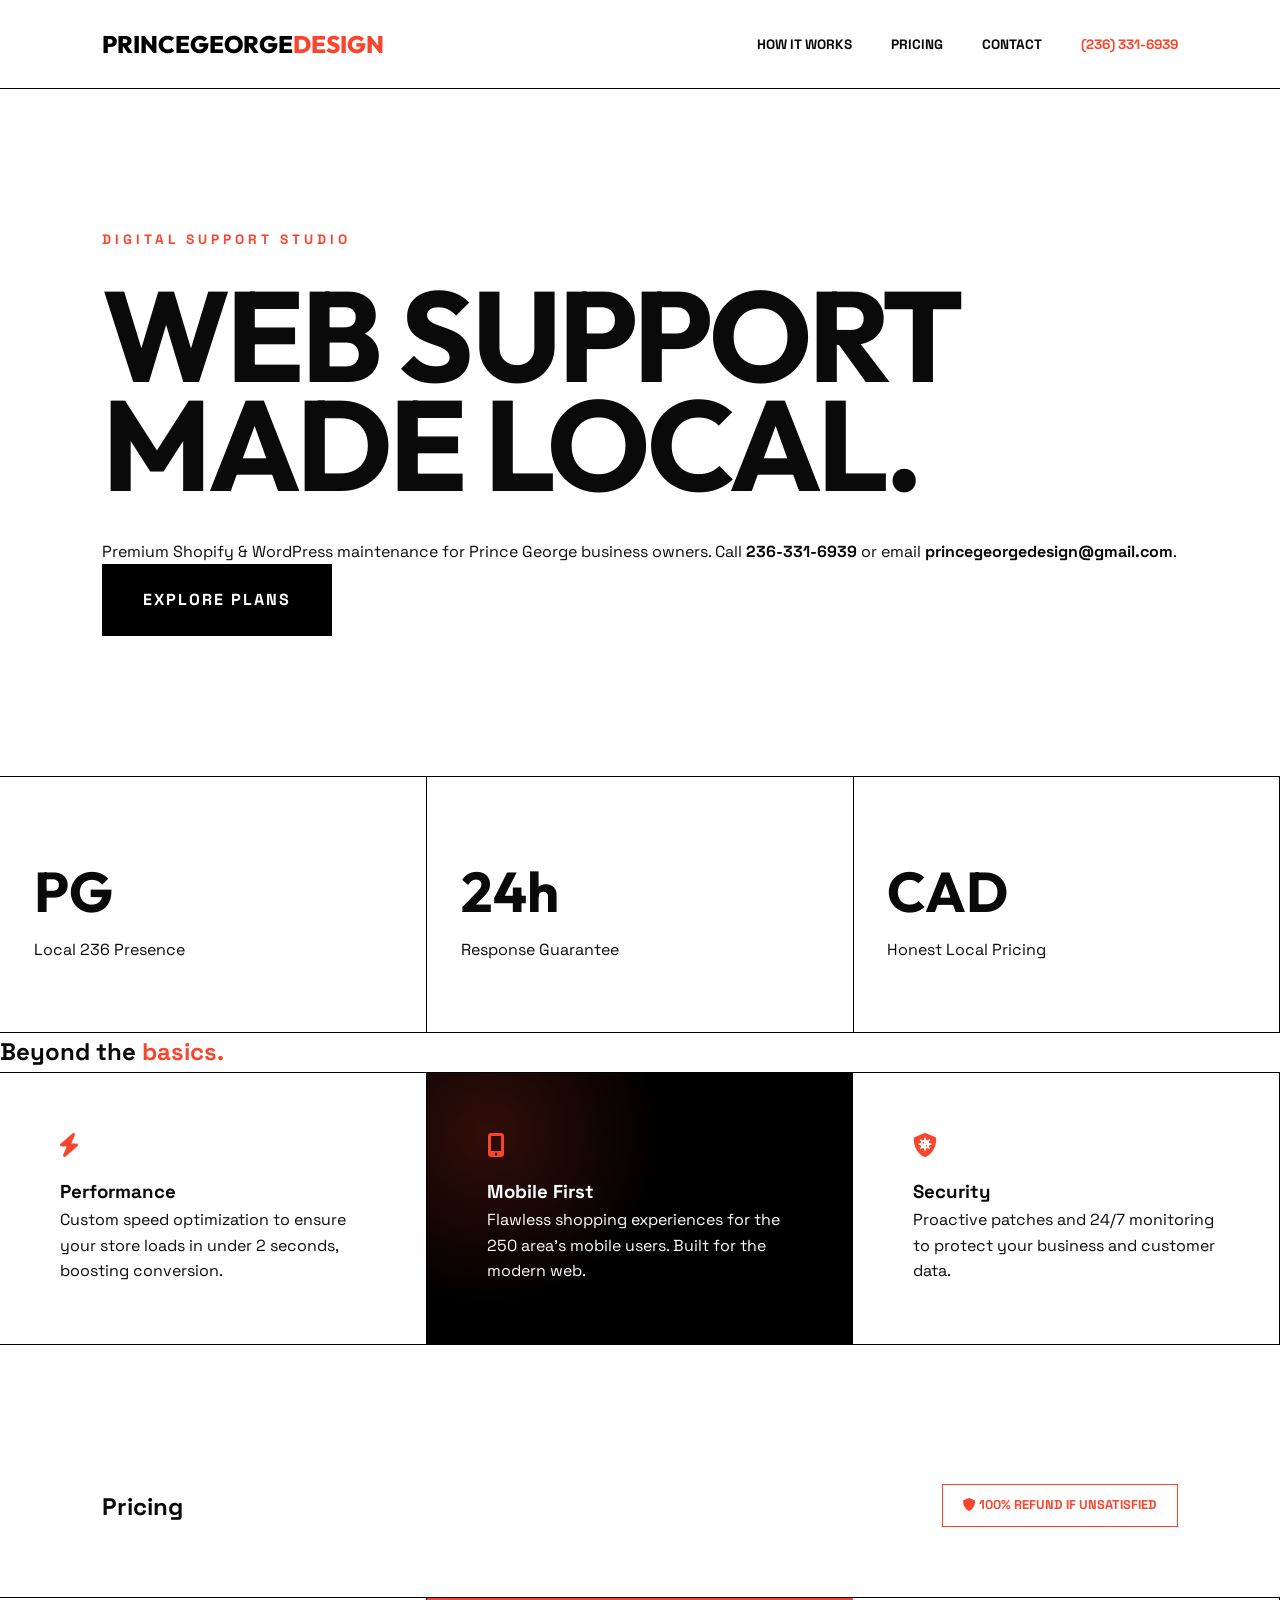
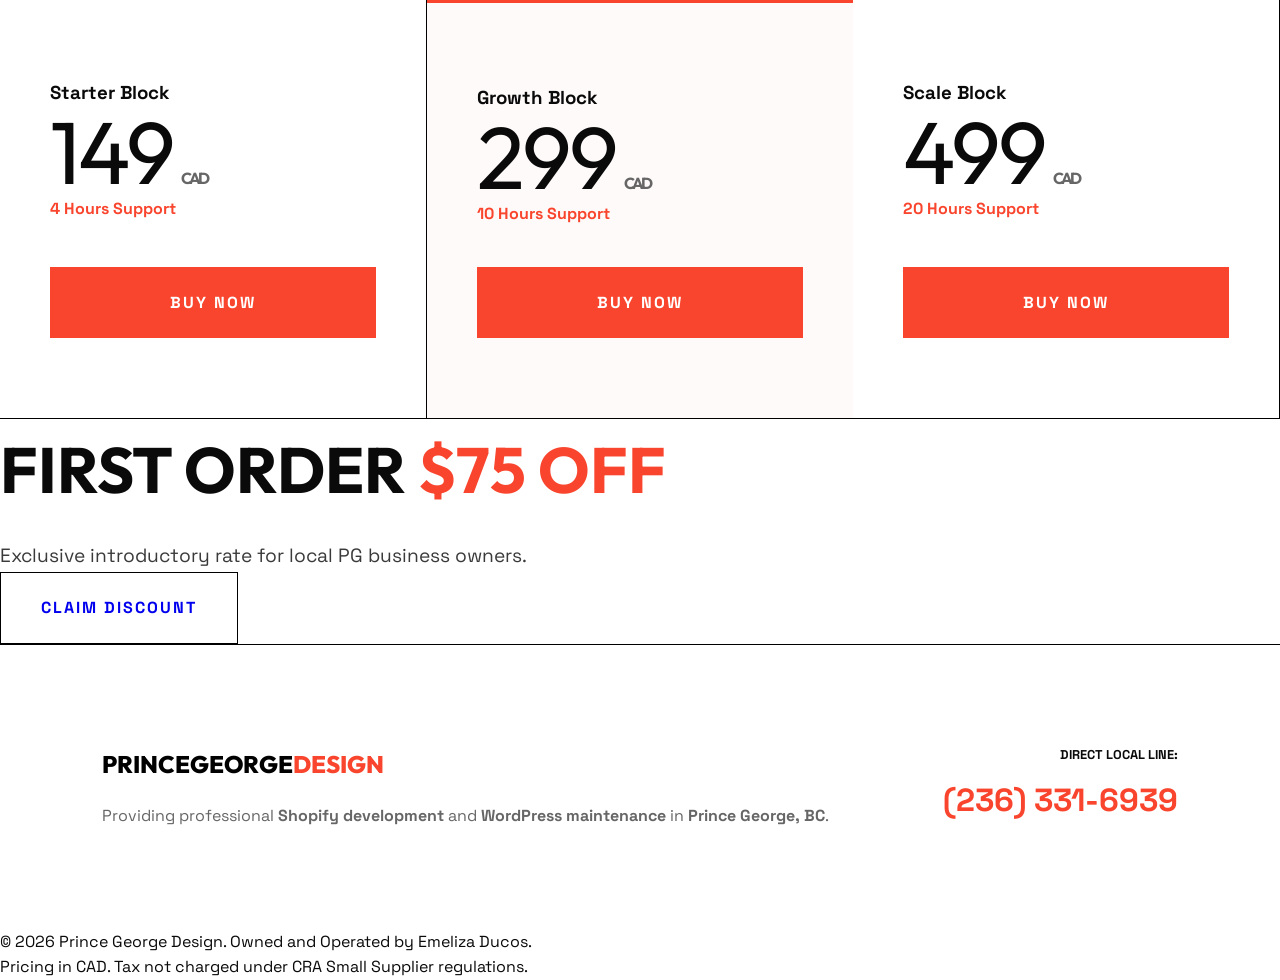
==== index.html @ 82cb1045 "Update index.html" ====
<!DOCTYPE html>
<html lang="en">
<head>
    <meta charset="UTF-8">
    <meta name="viewport" content="width=device-width, initial-scale=1.0">
    <title>Prince George Design | Web Support & Shopify Experts BC</title>
    <link rel="icon" type="image/png" href="/PG-icon.png">
    <link href="https://cdnjs.cloudflare.com/ajax/libs/font-awesome/6.0.0/css/all.min.css" rel="stylesheet">
    <link rel="stylesheet" href="style.css">
</head>
<body>
    <div id="progressBar"></div>

    <nav>
        <a href="index.html" class="logo">PrinceGeorge<span>Design</span></a>
        <div class="nav-links">
            <a href="how-it-works.html">How It Works</a>
            <a href="#pricing">Pricing</a>
            <a href="https://shop.princegeorgedesign.com/pages/contact">Contact</a>
            <a href="tel:2363316939" style="color: var(--primary); font-weight: 800;">(236) 331-6939</a>
        </div>
    </nav>

    <header class="hero">
        <span class="hero-tag">Digital Support Studio</span>
        <h1>Web support <br>made local.</h1>
        <p>Premium Shopify & WordPress maintenance for Prince George business owners. Call <strong>236-331-6939</strong> or email <strong>princegeorgedesign@gmail.com</strong>.</p>
        <a href="#pricing" class="btn btn-black">Explore Plans</a>
    </header>

    <div class="stats-grid">
        <div class="stat-item"><h2>PG</h2><p>Local 236 Presence</p></div>
        <div class="stat-item"><h2>24h</h2><p>Response Guarantee</p></div>
        <div class="stat-item"><h2>CAD</h2><p>Honest Local Pricing</p></div>
    </div>

    <section id="capabilities">
        <h2 class="section-title">Beyond the <span style="color: var(--primary);">basics.</span></h2>
        <div class="bento-grid">
            <div class="bento-item">
                <i class="fas fa-bolt"></i>
                <h3>Performance</h3>
                <p>Custom speed optimization to ensure your store loads in under 2 seconds, boosting conversion.</p>
            </div>
            <div class="bento-item dark">
                <i class="fas fa-mobile-alt"></i>
                <h3>Mobile First</h3>
                <p>Flawless shopping experiences for the 250 area's mobile users. Built for the modern web.</p>
            </div>
            <div class="bento-item">
                <i class="fas fa-shield-virus"></i>
                <h3>Security</h3>
                <p>Proactive patches and 24/7 monitoring to protect your business and customer data.</p>
            </div>
        </div>
    </section>

    <section id="pricing" style="background: #fff;">
        <div class="pricing-header">
            <h2 class="section-title" style="margin-bottom: 0;">Pricing</h2>
            <div class="guarantee-badge"><i class="fas fa-shield-alt"></i> 100% Refund if Unsatisfied</div>
        </div>
        <div class="pricing-grid">
            <div class="price-card">
                <h3>Starter Block</h3>
                <div class="cost">149<span>CAD</span></div>
                <p style="margin-bottom: 40px; color: var(--primary); font-weight: 700;">4 Hours Support</p>
                <a href="https://shop.princegeorgedesign.com/products/web-graphic-design-maintenance-hourly" target="_blank" class="btn btn-primary">Buy Now</a>
            </div>
            <div class="price-card featured">
                <h3>Growth Block</h3>
                <div class="cost">299<span>CAD</span></div>
                <p style="margin-bottom: 40px; color: var(--primary); font-weight: 700;">10 Hours Support</p>
                <a href="https://shop.princegeorgedesign.com/products/web-graphic-design-maintenance-hourly" target="_blank" class="btn btn-primary">Buy Now</a>
            </div>
            <div class="price-card">
                <h3>Scale Block</h3>
                <div class="cost">499<span>CAD</span></div>
                <p style="margin-bottom: 40px; color: var(--primary); font-weight: 700;">20 Hours Support</p>
                <a href="https://shop.princegeorgedesign.com/products/web-graphic-design-maintenance-hourly" target="_blank" class="btn btn-primary">Buy Now</a>
            </div>
        </div>
    </section>

    <div class="intro-promo">
        <div>
            <h2 style="font-family: 'Outfit'; font-size: clamp(2.5rem, 5vw, 4rem); text-transform: uppercase;">First Order <span style="color: var(--primary);">$75 OFF</span></h2>
            <p style="margin-top: 20px; opacity: 0.8; font-size: 1.2rem;">Exclusive introductory rate for local PG business owners.</p>
        </div>
        <a href="https://shop.princegeorgedesign.com/products/web-graphic-design-maintenance-hourly" target="_blank" class="btn btn-white">Claim Discount</a>
    </div>

    <footer>
        <div class="footer-grid">
            <div>
                <div class="logo">PrinceGeorge<span>Design</span></div>
                <p style="margin-top: 20px; color: var(--text-dim);">Providing professional <strong>Shopify development</strong> and <strong>WordPress maintenance</strong> in <strong>Prince George, BC</strong>.</p>
            </div>
            <div style="text-align: right;">
                <p style="font-weight: 700; text-transform: uppercase; font-size: 0.8rem; margin-bottom: 10px;">Direct Local Line:</p>
                <a href="tel:2363316939" class="footer-phone">(236) 331-6939</a>
            </div>
        </div>
        <div class="copyright-row">
            <p>&copy; 2026 Prince George Design. Owned and Operated by Emeliza Ducos.</p>
            <p>Pricing in CAD. Tax not charged under CRA Small Supplier regulations.</p>
        </div>
    </footer>

    <script src="script.js"></script>
</body>
</html>
---- style.css ----
@import url('https://fonts.googleapis.com/css2?family=Space+Grotesk:wght@300;400;500;700&family=Outfit:wght@800&display=swap');

:root {
    --bg: #ffffff;
    --primary: #f9452d; 
    --text-main: #0a0a0a;
    --text-dim: #666666;
    --border: #000000;
    --transition-base: all 0.5s cubic-bezier(0.19, 1, 0.22, 1);
    --transition-advanced: all 0.8s cubic-bezier(0.23, 1, 0.32, 1);
}

* { margin: 0; padding: 0; box-sizing: border-box; }

body { 
    background-color: var(--bg); 
    color: var(--text-main); 
    font-family: 'Space Grotesk', sans-serif; 
    overflow-x: hidden;
    line-height: 1.6;
}

/* --- Advanced Progress Bar --- */
#progressBar {
    position: fixed;
    top: 0;
    left: 0;
    height: 4px;
    background: var(--primary);
    width: 0%;
    z-index: 2000;
    transition: width 0.1s ease;
}

/* --- Scroll Animation States --- */
.animate-on-scroll { opacity: 0; transform: translateY(50px); transition: var(--transition-advanced); }
.animate-on-scroll.is-visible { opacity: 1; transform: translateY(0); }

/* Staggering Grid Children */
.bento-item, .price-card, .stat-item {
    opacity: 0;
    transform: translateY(40px);
    transition: var(--transition-advanced);
    will-change: transform, opacity;
}

/* --- Navigation --- */
nav {
    padding: 25px 8%;
    display: flex;
    justify-content: space-between;
    align-items: center;
    border-bottom: 1px solid var(--border);
    background: rgba(255, 255, 255, 0.8);
    backdrop-filter: blur(12px) saturate(180%);
    position: sticky;
    top: 0; z-index: 1000;
}
.logo { font-family: 'Outfit', sans-serif; font-size: 1.5rem; text-transform: uppercase; font-weight: 800; text-decoration: none; color: #000; }
.logo span { color: var(--primary); }
.nav-links a { margin-left: 35px; text-decoration: none; color: var(--text-main); font-weight: 700; font-size: 0.85rem; text-transform: uppercase; position: relative; }
.nav-links a::after { content: ''; position: absolute; bottom: -5px; left: 0; width: 0%; height: 2px; background: var(--primary); transition: var(--transition-base); }
.nav-links a:hover::after { width: 100%; }

/* --- Hero --- */
.hero { padding: 140px 8%; border-bottom: 1px solid var(--border); }
.hero-tag { color: var(--primary); font-size: 0.85rem; text-transform: uppercase; letter-spacing: 4px; font-weight: 700; margin-bottom: 30px; display: block; }
h1 { font-family: 'Outfit', sans-serif; font-size: clamp(3rem, 10vw, 8rem); line-height: 0.85; text-transform: uppercase; letter-spacing: -4px; margin-bottom: 40px; -webkit-font-smoothing: antialiased; }

/* --- Grids --- */
.stats-grid { display: grid; grid-template-columns: repeat(auto-fit, minmax(200px, 1fr)); border-bottom: 1px solid var(--border); }
.stat-item { padding: 70px 8%; border-right: 1px solid var(--border); }
.stat-item h2 { font-size: 3.5rem; font-family: 'Outfit'; }

.bento-grid { display: grid; grid-template-columns: repeat(auto-fit, minmax(300px, 1fr)); border-top: 1px solid var(--border); }
.bento-item { 
    padding: 60px; 
    border-right: 1px solid var(--border); 
    border-bottom: 1px solid var(--border); 
    transition: var(--transition-advanced); 
    background: #fff;
    position: relative;
    overflow: hidden;
}

/* Mouse Glow for Dark Cards */
.bento-item.dark { background: #000; color: #fff; border: none; }
.bento-item.dark::before {
    content: '';
    position: absolute;
    top: var(--mouse-y);
    left: var(--mouse-x);
    width: 350px;
    height: 350px;
    background: radial-gradient(circle, rgba(249, 69, 45, 0.2) 0%, transparent 70%);
    transform: translate(-50%, -50%);
    pointer-events: none;
    z-index: 0;
}
.bento-item.dark * { position: relative; z-index: 1; }
.bento-item i { font-size: 1.5rem; color: var(--primary); margin-bottom: 20px; }

/* --- Pricing --- */
.pricing-header { padding: 140px 8% 70px; display: flex; justify-content: space-between; align-items: flex-end; flex-wrap: wrap; gap: 20px; }
.pricing-grid { display: grid; grid-template-columns: repeat(auto-fit, minmax(300px, 1fr)); border-top: 1px solid var(--border); }
.price-card { padding: 80px 50px; border-right: 1px solid var(--border); border-bottom: 1px solid var(--border); display: flex; flex-direction: column; background: #fff; }
.price-card.featured { background: #fffafa; border-top: 5px solid var(--primary); }
.cost { font-size: 5.5rem; font-family: 'Outfit'; display: flex; align-items: baseline; line-height: 1; letter-spacing: -3px; }
.cost span { font-size: 1rem; margin-left: 8px; font-weight: 700; color: var(--text-dim); text-transform: uppercase; }
.guarantee-badge { padding: 10px 20px; border: 1px solid var(--primary); color: var(--primary); font-weight: 700; text-transform: uppercase; font-size: 0.8rem; }

/* --- Buttons --- */
.btn { padding: 22px 40px; font-weight: 700; text-transform: uppercase; letter-spacing: 2px; text-decoration: none; display: inline-block; transition: var(--transition-base); text-align: center; border: 1px solid var(--border); cursor: pointer; }
.btn-black { background: #000; color: #fff; }
.btn-black:hover { background: #fff; color: #000; transform: translateY(-5px); }
.btn-primary { background: var(--primary); color: #fff; border-color: var(--primary); margin-top: auto; }
.btn-primary:hover { background: #000; border-color: #000; transform: scale(1.02); }

/* --- Footer --- */
footer { border-top: 1px solid var(--border); background: #fff; }
.footer-grid { padding: 100px 8%; display: flex; justify-content: space-between; flex-wrap: wrap; gap: 40px; }
.footer-phone { font-size: 2rem; font-weight: 800; color: var(--primary); text-decoration: none; transition: var(--transition-base); }
.footer-phone:hover { letter-spacing: 1px; }

@media (max-width: 768px) {
    .bento-item, .price-card, .stat-item { border-right: none; }
}
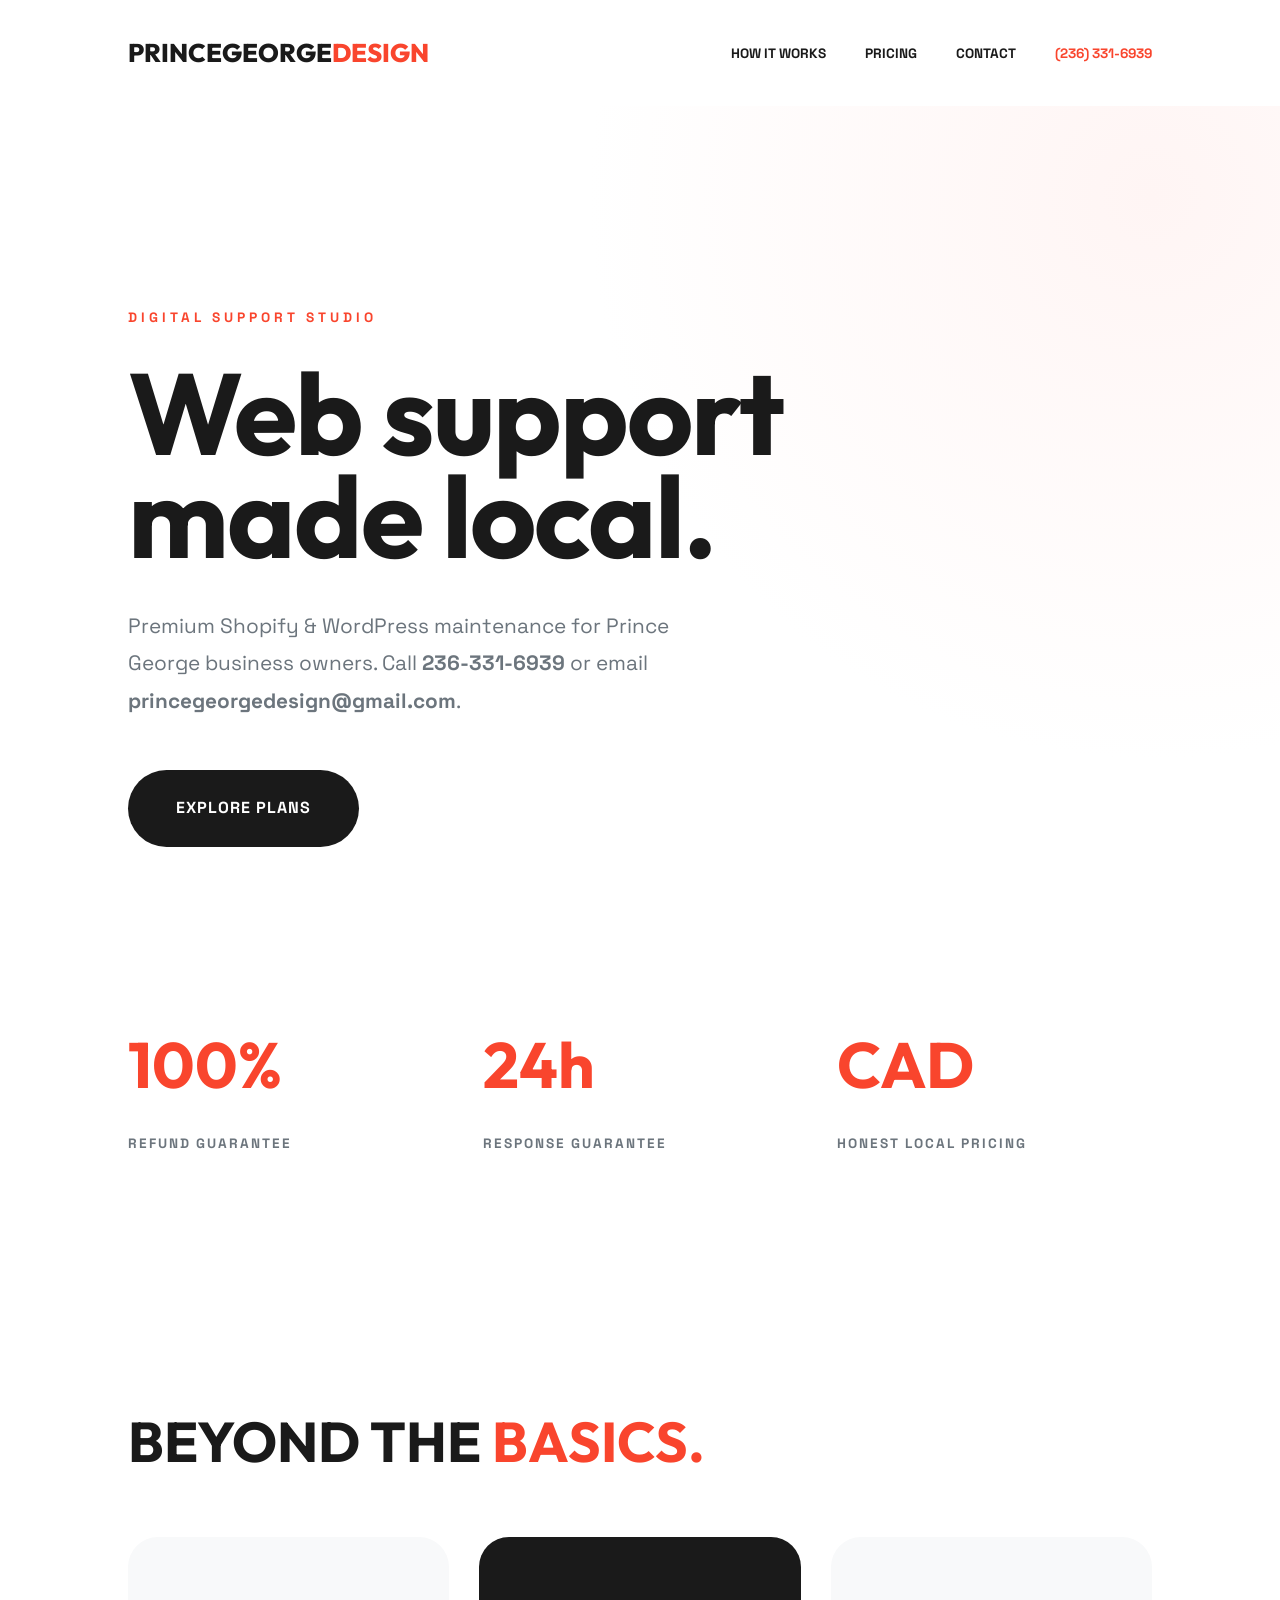
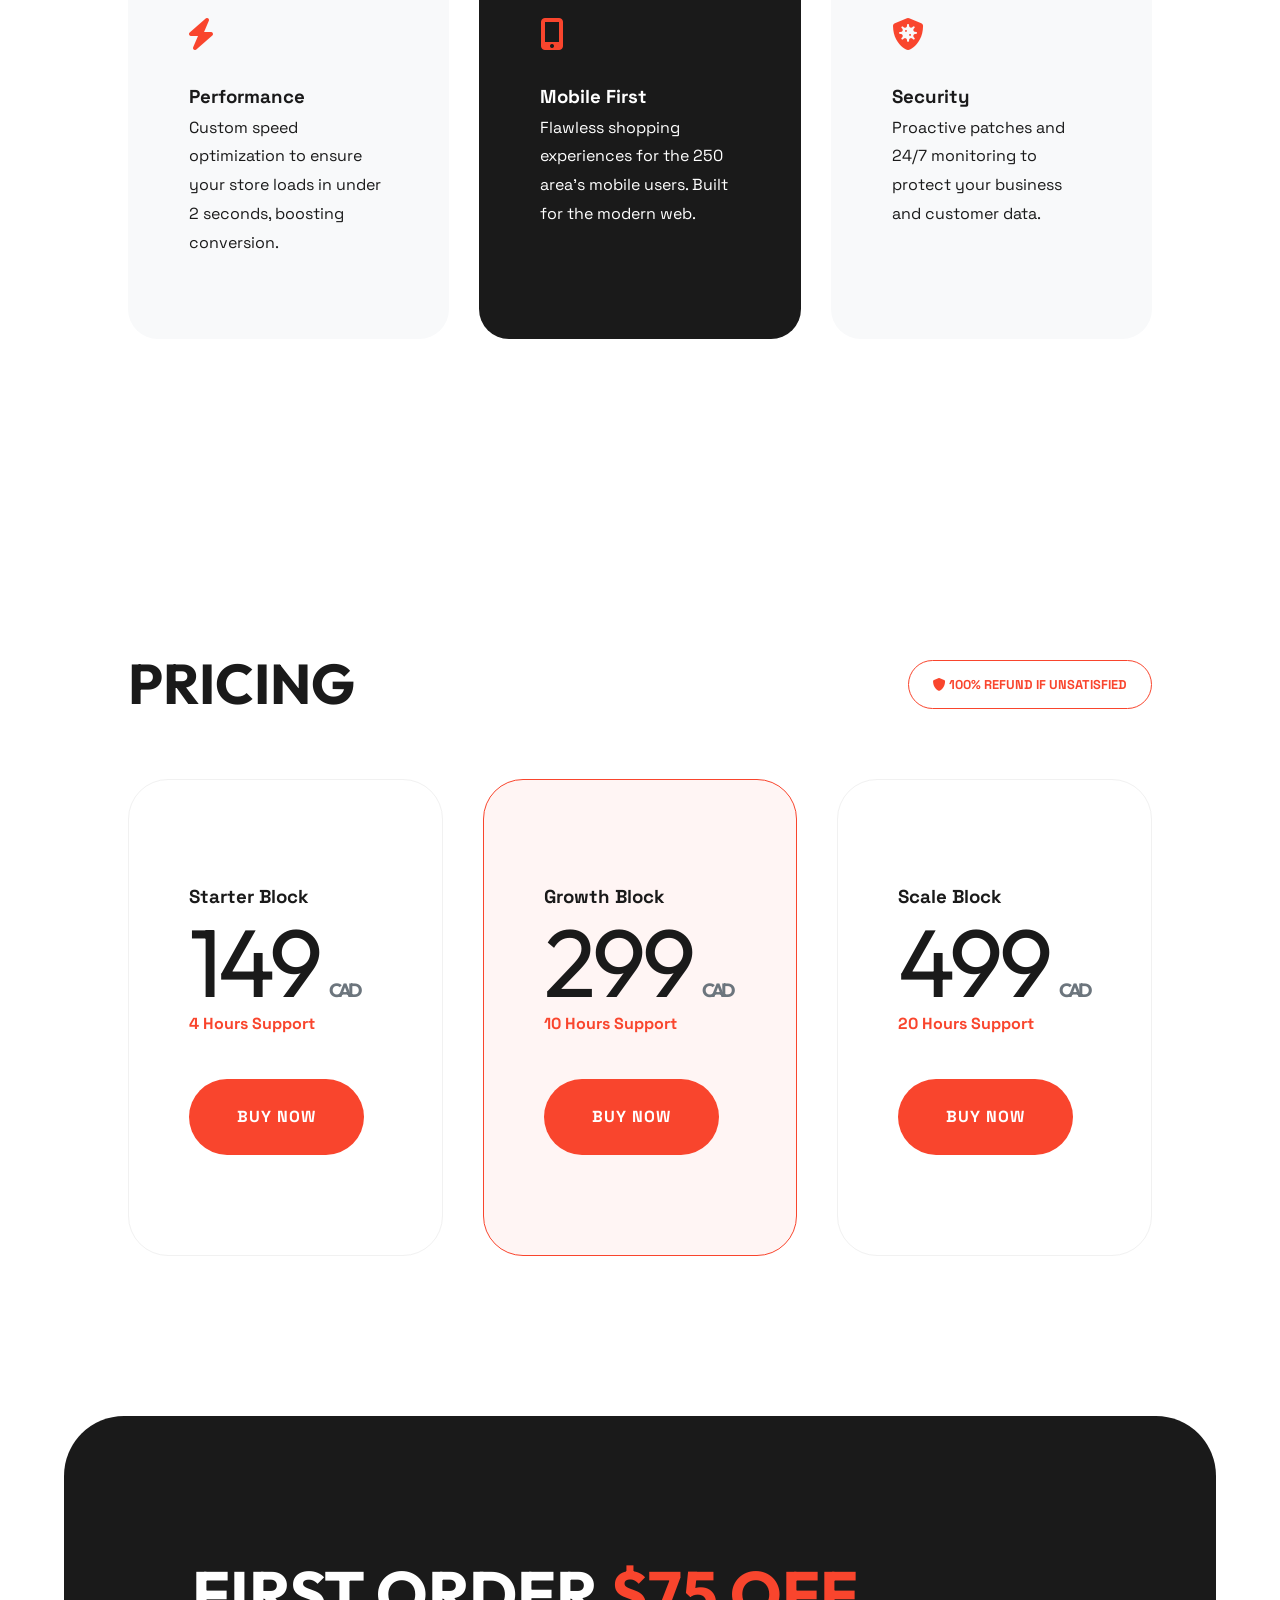
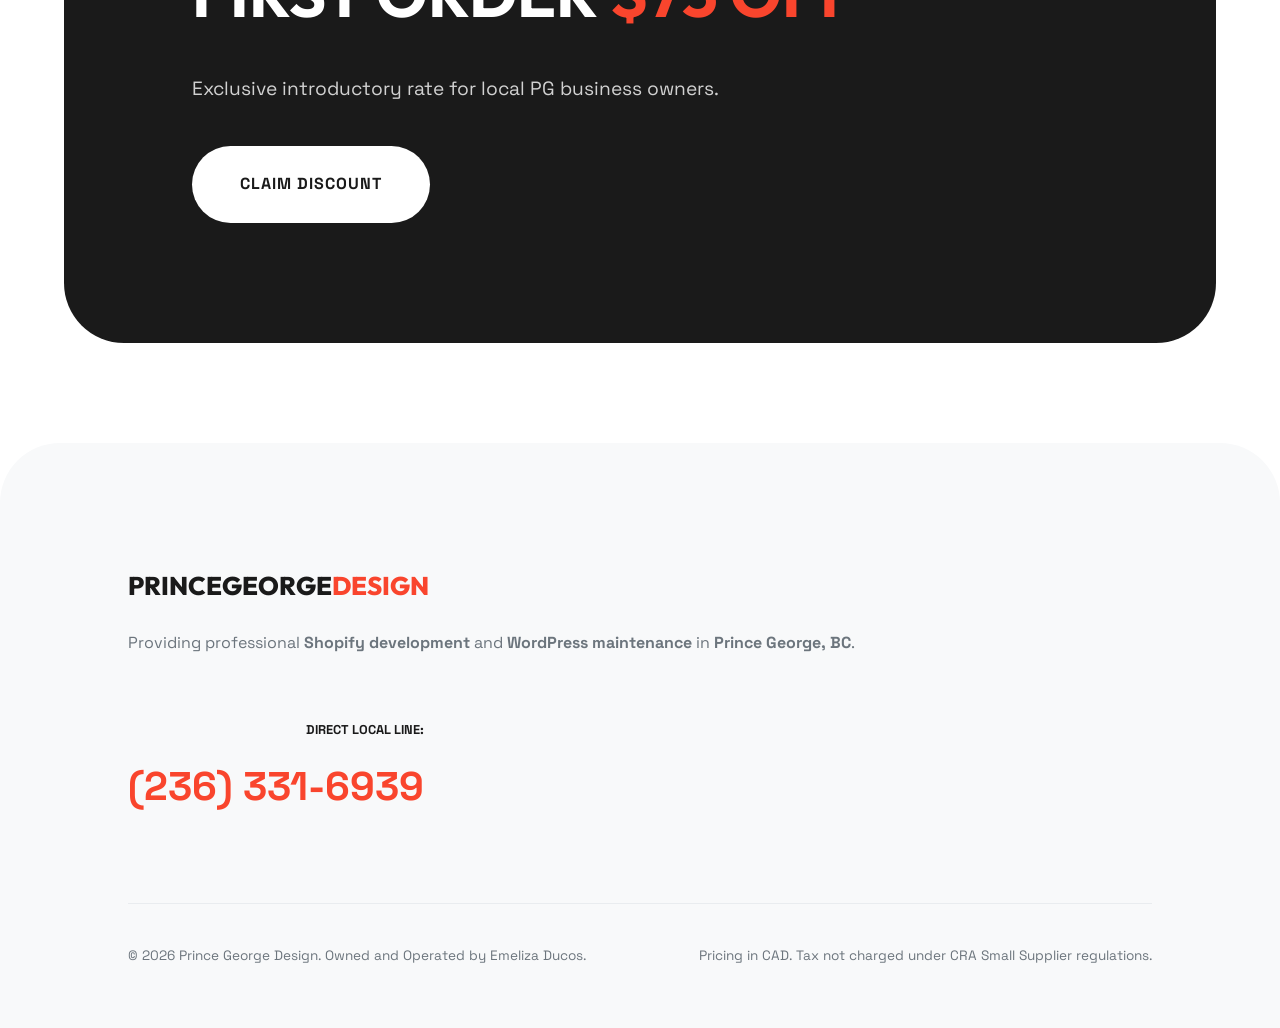
==== commit 50eb6a6e: "Update index.html" ====
--- a/index.html
+++ b/index.html
@@ -29,7 +29,7 @@
     </header>
 
     <div class="stats-grid">
-        <div class="stat-item"><h2>PG</h2><p>Local 236 Presence</p></div>
+        <div class="stat-item"><h2>100%</h2><p>Refund Guarantee</p></div>
         <div class="stat-item"><h2>24h</h2><p>Response Guarantee</p></div>
         <div class="stat-item"><h2>CAD</h2><p>Honest Local Pricing</p></div>
     </div>
--- a/style.css
+++ b/style.css
@@ -2,126 +2,102 @@
 
 :root {
     --bg: #ffffff;
+    --surface: #f8f9fa;
     --primary: #f9452d; 
-    --text-main: #0a0a0a;
-    --text-dim: #666666;
-    --border: #000000;
-    --transition-base: all 0.5s cubic-bezier(0.19, 1, 0.22, 1);
-    --transition-advanced: all 0.8s cubic-bezier(0.23, 1, 0.32, 1);
+    --primary-light: #fff5f4;
+    --text-main: #1a1a1a;
+    --text-dim: #6c757d;
+    --shadow: 0 20px 40px rgba(0, 0, 0, 0.04);
+    --border-soft: #f1f1f1;
+    --transition: all 0.7s cubic-bezier(0.23, 1, 0.32, 1);
 }
 
 * { margin: 0; padding: 0; box-sizing: border-box; }
-
 body { 
     background-color: var(--bg); 
     color: var(--text-main); 
     font-family: 'Space Grotesk', sans-serif; 
     overflow-x: hidden;
-    line-height: 1.6;
+    line-height: 1.8;
 }
 
-/* --- Advanced Progress Bar --- */
 #progressBar {
     position: fixed;
-    top: 0;
-    left: 0;
-    height: 4px;
+    top: 0; left: 0; height: 3px;
     background: var(--primary);
-    width: 0%;
-    z-index: 2000;
-    transition: width 0.1s ease;
+    width: 0%; z-index: 2000;
 }
 
-/* --- Scroll Animation States --- */
-.animate-on-scroll { opacity: 0; transform: translateY(50px); transition: var(--transition-advanced); }
-.animate-on-scroll.is-visible { opacity: 1; transform: translateY(0); }
-
-/* Staggering Grid Children */
-.bento-item, .price-card, .stat-item {
-    opacity: 0;
-    transform: translateY(40px);
-    transition: var(--transition-advanced);
-    will-change: transform, opacity;
-}
-
-/* --- Navigation --- */
 nav {
-    padding: 25px 8%;
+    padding: 30px 10%;
     display: flex;
     justify-content: space-between;
     align-items: center;
-    border-bottom: 1px solid var(--border);
     background: rgba(255, 255, 255, 0.8);
-    backdrop-filter: blur(12px) saturate(180%);
+    backdrop-filter: blur(20px);
     position: sticky;
     top: 0; z-index: 1000;
 }
-.logo { font-family: 'Outfit', sans-serif; font-size: 1.5rem; text-transform: uppercase; font-weight: 800; text-decoration: none; color: #000; }
+
+.logo { font-family: 'Outfit', sans-serif; font-size: 1.6rem; text-transform: uppercase; text-decoration: none; color: var(--text-main); font-weight: 800; }
 .logo span { color: var(--primary); }
-.nav-links a { margin-left: 35px; text-decoration: none; color: var(--text-main); font-weight: 700; font-size: 0.85rem; text-transform: uppercase; position: relative; }
-.nav-links a::after { content: ''; position: absolute; bottom: -5px; left: 0; width: 0%; height: 2px; background: var(--primary); transition: var(--transition-base); }
-.nav-links a:hover::after { width: 100%; }
+.nav-links a { margin-left: 35px; text-decoration: none; color: var(--text-main); font-weight: 700; font-size: 0.85rem; text-transform: uppercase; transition: var(--transition); }
+.nav-links a:hover { color: var(--primary); }
 
-/* --- Hero --- */
-.hero { padding: 140px 8%; border-bottom: 1px solid var(--border); }
+section { padding: 160px 10%; }
+.section-title { font-family: 'Outfit'; font-size: 3.5rem; text-transform: uppercase; margin-bottom: 70px; line-height: 0.9; }
+
+.hero { 
+    padding: 200px 10% 160px; 
+    background: radial-gradient(circle at 90% 10%, var(--primary-light) 0%, transparent 40%);
+}
 .hero-tag { color: var(--primary); font-size: 0.85rem; text-transform: uppercase; letter-spacing: 4px; font-weight: 700; margin-bottom: 30px; display: block; }
-h1 { font-family: 'Outfit', sans-serif; font-size: clamp(3rem, 10vw, 8rem); line-height: 0.85; text-transform: uppercase; letter-spacing: -4px; margin-bottom: 40px; -webkit-font-smoothing: antialiased; }
+.hero h1 { font-family: 'Outfit', sans-serif; font-size: clamp(3.5rem, 9vw, 7.5rem); line-height: 0.9; letter-spacing: -2px; margin-bottom: 40px; }
+.hero p { max-width: 600px; font-size: 1.3rem; color: var(--text-dim); margin-bottom: 50px; }
 
-/* --- Grids --- */
-.stats-grid { display: grid; grid-template-columns: repeat(auto-fit, minmax(200px, 1fr)); border-bottom: 1px solid var(--border); }
-.stat-item { padding: 70px 8%; border-right: 1px solid var(--border); }
-.stat-item h2 { font-size: 3.5rem; font-family: 'Outfit'; }
+.stats-grid { display: grid; grid-template-columns: repeat(auto-fit, minmax(200px, 1fr)); gap: 40px; padding: 0 10% 100px; }
+.stat-item h2 { font-size: 4rem; font-family: 'Outfit'; color: var(--primary); margin-bottom: 10px; }
+.stat-item p { color: var(--text-dim); text-transform: uppercase; letter-spacing: 2px; font-weight: 700; font-size: 0.85rem; }
 
-.bento-grid { display: grid; grid-template-columns: repeat(auto-fit, minmax(300px, 1fr)); border-top: 1px solid var(--border); }
+.bento-grid { display: grid; grid-template-columns: repeat(auto-fit, minmax(320px, 1fr)); gap: 30px; }
 .bento-item { 
-    padding: 60px; 
-    border-right: 1px solid var(--border); 
-    border-bottom: 1px solid var(--border); 
-    transition: var(--transition-advanced); 
-    background: #fff;
+    padding: 80px 60px; 
+    background: var(--surface);
+    border-radius: 30px; 
+    transition: var(--transition);
+    border: 1px solid transparent;
     position: relative;
     overflow: hidden;
 }
+.bento-item:hover { background: #fff; box-shadow: var(--shadow); border-color: var(--primary-light); }
+.bento-item.dark { background: var(--text-main); color: #fff; }
+.bento-item i { font-size: 2rem; color: var(--primary); margin-bottom: 30px; display: block; }
 
-/* Mouse Glow for Dark Cards */
-.bento-item.dark { background: #000; color: #fff; border: none; }
-.bento-item.dark::before {
-    content: '';
-    position: absolute;
-    top: var(--mouse-y);
-    left: var(--mouse-x);
-    width: 350px;
-    height: 350px;
-    background: radial-gradient(circle, rgba(249, 69, 45, 0.2) 0%, transparent 70%);
-    transform: translate(-50%, -50%);
-    pointer-events: none;
-    z-index: 0;
-}
-.bento-item.dark * { position: relative; z-index: 1; }
-.bento-item i { font-size: 1.5rem; color: var(--primary); margin-bottom: 20px; }
+.pricing-header { display: flex; justify-content: space-between; align-items: flex-end; margin-bottom: 70px; flex-wrap: wrap; gap: 20px; }
+.pricing-grid { display: grid; grid-template-columns: repeat(auto-fit, minmax(300px, 1fr)); gap: 40px; }
+.price-card { padding: 100px 60px; border-radius: 40px; background: #fff; border: 1px solid var(--border-soft); transition: var(--transition); }
+.price-card.featured { background: var(--primary-light); border-color: var(--primary); }
+.cost { font-size: 6rem; font-family: 'Outfit'; letter-spacing: -4px; line-height: 1; display: flex; align-items: baseline; }
+.cost span { font-size: 1.2rem; color: var(--text-dim); margin-left: 10px; font-weight: 700; }
+.guarantee-badge { padding: 12px 24px; border-radius: 100px; border: 1px solid var(--primary); color: var(--primary); font-weight: 700; text-transform: uppercase; font-size: 0.8rem; }
 
-/* --- Pricing --- */
-.pricing-header { padding: 140px 8% 70px; display: flex; justify-content: space-between; align-items: flex-end; flex-wrap: wrap; gap: 20px; }
-.pricing-grid { display: grid; grid-template-columns: repeat(auto-fit, minmax(300px, 1fr)); border-top: 1px solid var(--border); }
-.price-card { padding: 80px 50px; border-right: 1px solid var(--border); border-bottom: 1px solid var(--border); display: flex; flex-direction: column; background: #fff; }
-.price-card.featured { background: #fffafa; border-top: 5px solid var(--primary); }
-.cost { font-size: 5.5rem; font-family: 'Outfit'; display: flex; align-items: baseline; line-height: 1; letter-spacing: -3px; }
-.cost span { font-size: 1rem; margin-left: 8px; font-weight: 700; color: var(--text-dim); text-transform: uppercase; }
-.guarantee-badge { padding: 10px 20px; border: 1px solid var(--primary); color: var(--primary); font-weight: 700; text-transform: uppercase; font-size: 0.8rem; }
+.btn { padding: 24px 48px; border-radius: 50px; font-weight: 700; text-transform: uppercase; letter-spacing: 1px; text-decoration: none; display: inline-block; transition: var(--transition); text-align: center; }
+.btn-black { background: var(--text-main); color: #fff; }
+.btn-black:hover { transform: translateY(-5px); box-shadow: 0 15px 30px rgba(0,0,0,0.1); }
+.btn-primary { background: var(--primary); color: #fff; }
+.btn-white { background: #fff; color: var(--text-main); }
 
-/* --- Buttons --- */
-.btn { padding: 22px 40px; font-weight: 700; text-transform: uppercase; letter-spacing: 2px; text-decoration: none; display: inline-block; transition: var(--transition-base); text-align: center; border: 1px solid var(--border); cursor: pointer; }
-.btn-black { background: #000; color: #fff; }
-.btn-black:hover { background: #fff; color: #000; transform: translateY(-5px); }
-.btn-primary { background: var(--primary); color: #fff; border-color: var(--primary); margin-top: auto; }
-.btn-primary:hover { background: #000; border-color: #000; transform: scale(1.02); }
+.intro-promo { background: var(--text-main); color: #fff; padding: 120px 10%; display: flex; justify-content: space-between; align-items: center; flex-wrap: wrap; gap: 40px; border-radius: 60px; margin: 0 5% 100px; }
 
-/* --- Footer --- */
-footer { border-top: 1px solid var(--border); background: #fff; }
-.footer-grid { padding: 100px 8%; display: flex; justify-content: space-between; flex-wrap: wrap; gap: 40px; }
-.footer-phone { font-size: 2rem; font-weight: 800; color: var(--primary); text-decoration: none; transition: var(--transition-base); }
-.footer-phone:hover { letter-spacing: 1px; }
+footer { padding: 120px 10% 60px; background: var(--surface); border-radius: 60px 60px 0 0; }
+.footer-grid { display: flex; justify-content: space-between; flex-wrap: wrap; gap: 60px; }
+.footer-phone { font-size: 2.5rem; font-weight: 800; color: var(--primary); text-decoration: none; }
+.copyright-row { margin-top: 80px; padding-top: 40px; border-top: 1px solid #e9ecef; display: flex; justify-content: space-between; color: var(--text-dim); font-size: 0.85rem; }
+
+.step-num { font-family: 'Outfit'; font-size: 4rem; color: var(--primary); opacity: 0.1; line-height: 1; margin-bottom: 10px; }
 
 @media (max-width: 768px) {
-    .bento-item, .price-card, .stat-item { border-right: none; }
+    section, nav { padding-left: 5%; padding-right: 5%; }
+    .footer-phone { font-size: 1.8rem; }
+    .intro-promo { flex-direction: column; text-align: center; margin: 0; border-radius: 0; }
 }
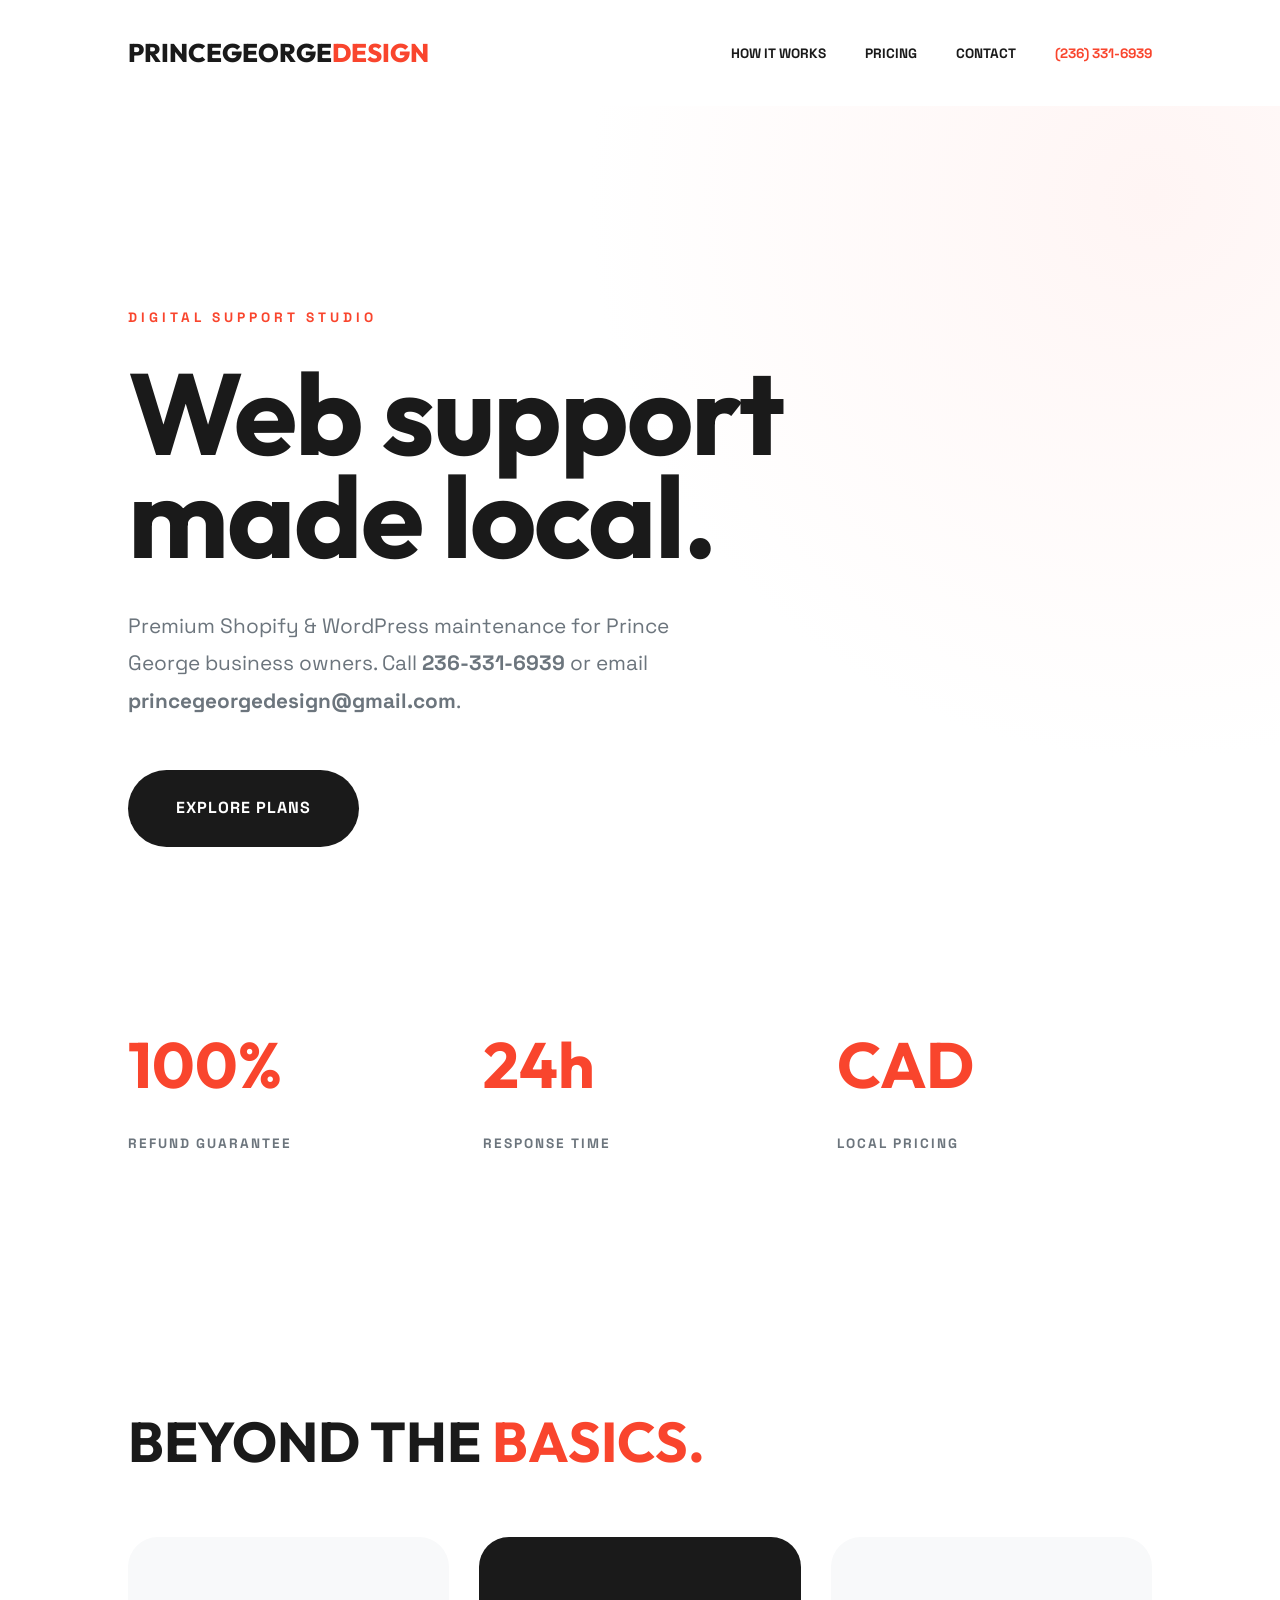
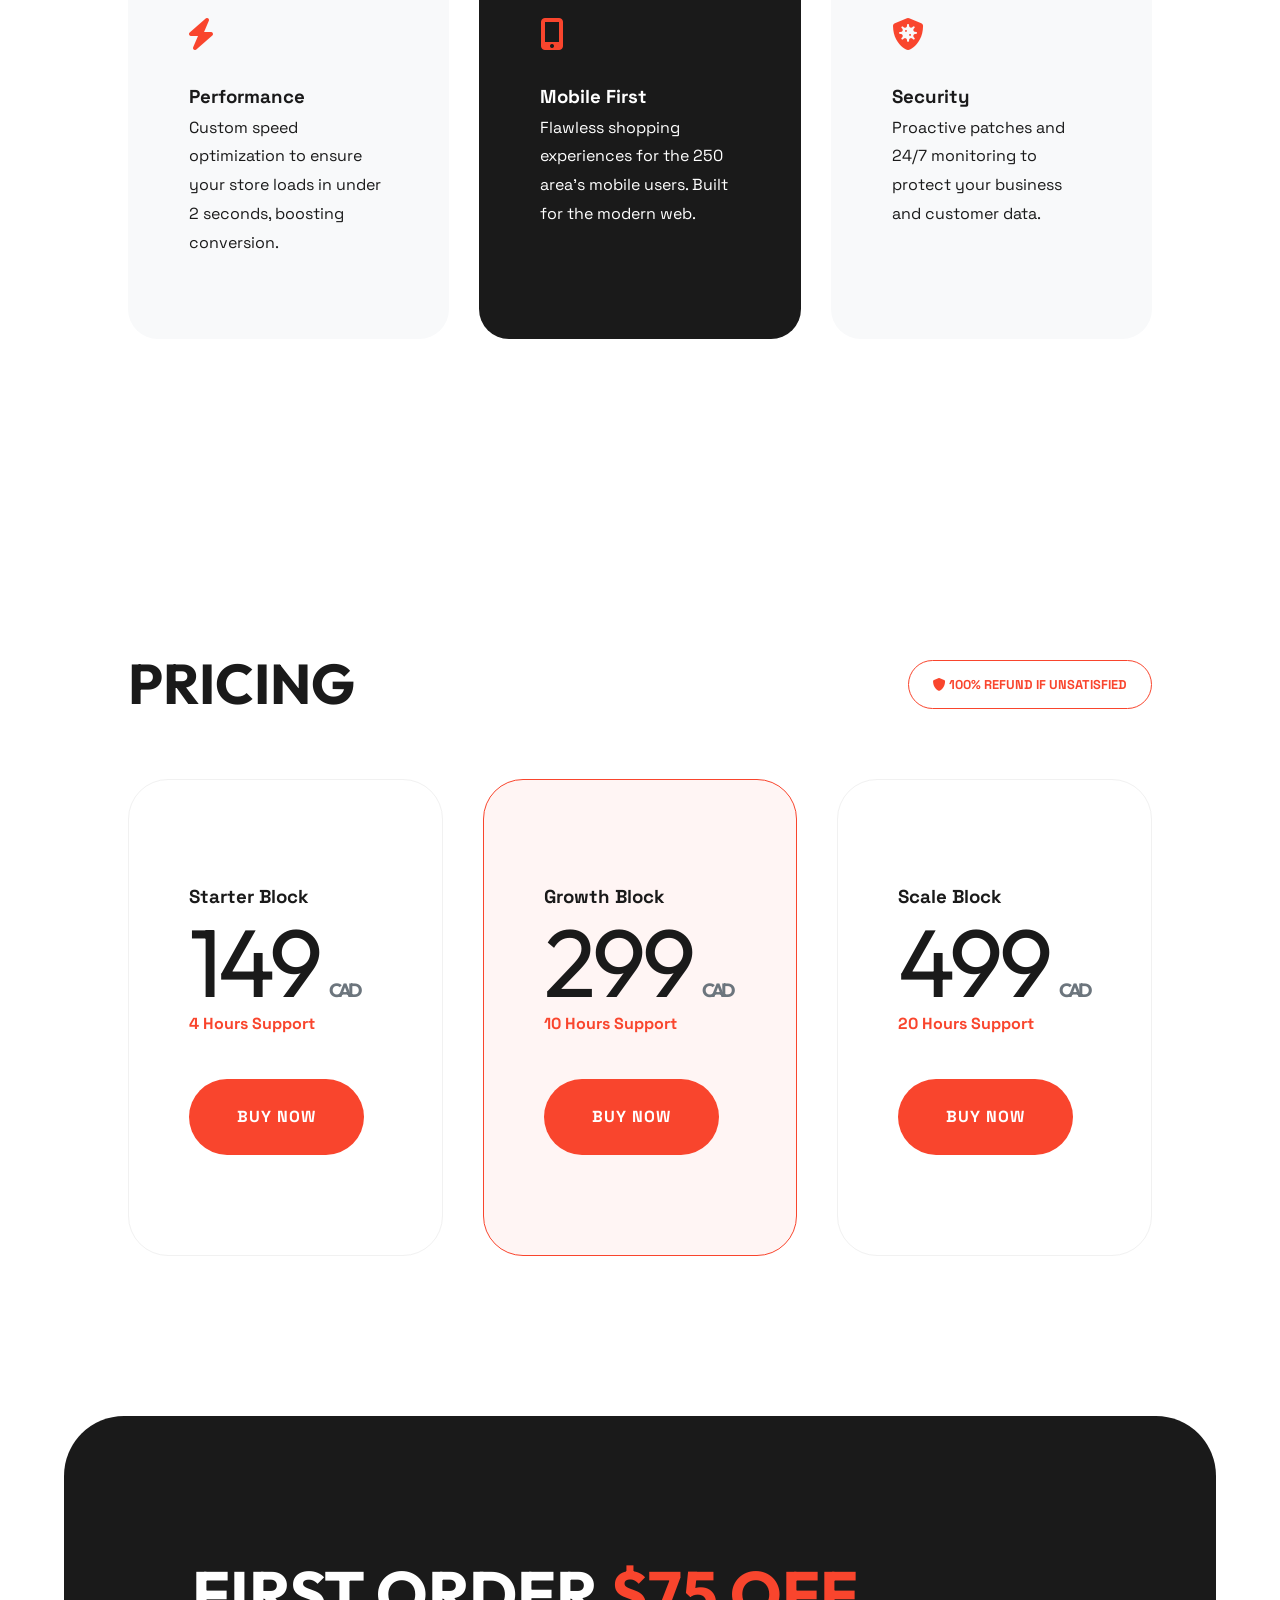
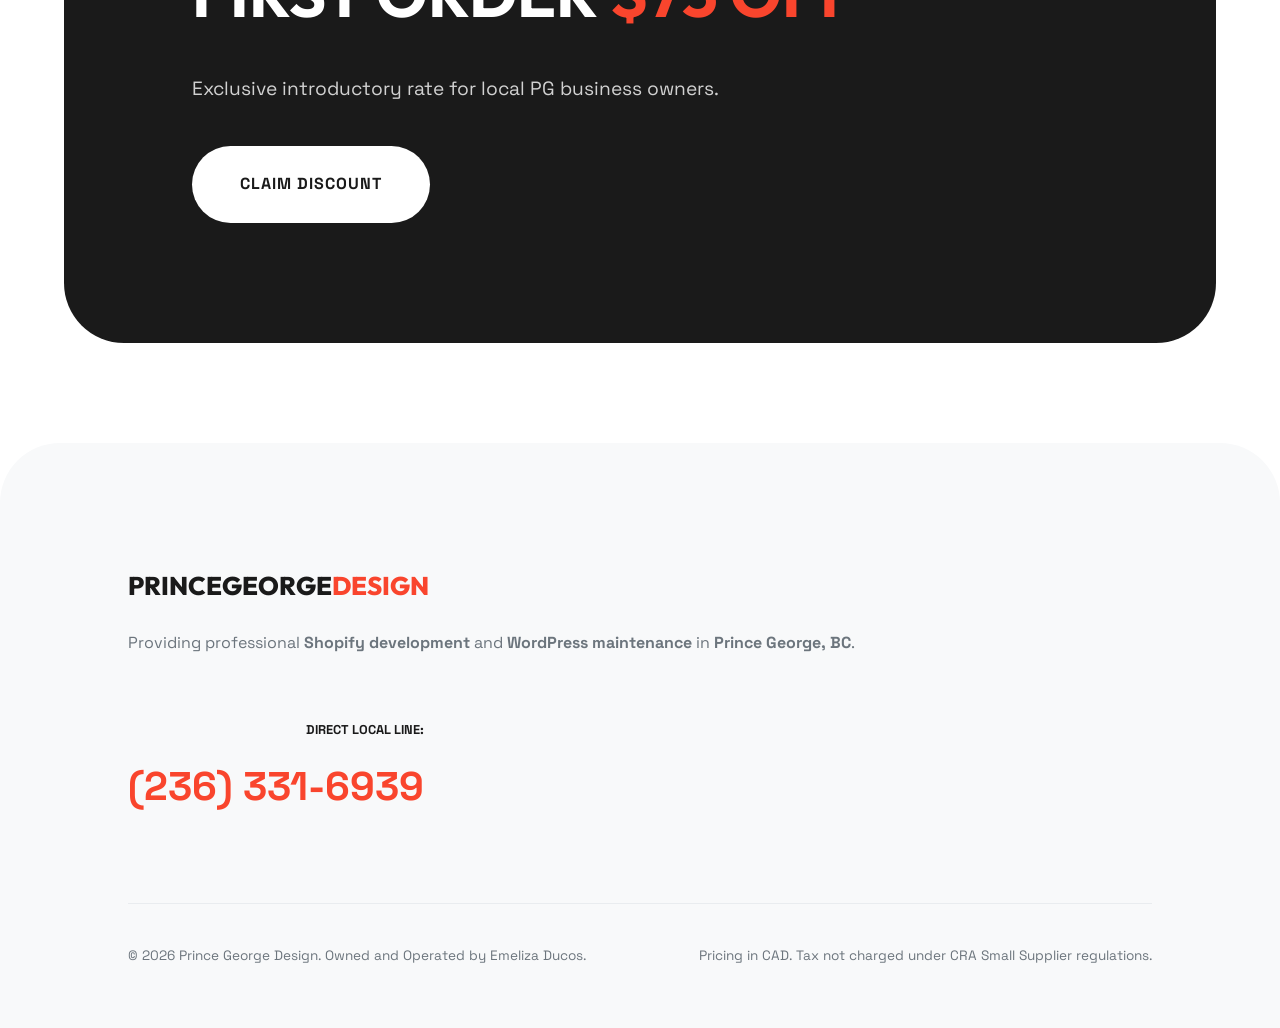
==== commit 8563f393: "Update index.html" ====
--- a/index.html
+++ b/index.html
@@ -29,10 +29,19 @@
     </header>
 
     <div class="stats-grid">
-        <div class="stat-item"><h2>100%</h2><p>Refund Guarantee</p></div>
-        <div class="stat-item"><h2>24h</h2><p>Response Guarantee</p></div>
-        <div class="stat-item"><h2>CAD</h2><p>Honest Local Pricing</p></div>
-    </div>
+            <div class="stat-item tint-red">
+                <h2>100%</h2>
+                <p>Refund Guarantee</p>
+            </div>
+            <div class="stat-item tint-gray">
+                <h2>24h</h2>
+                <p>Response Time</p>
+            </div>
+            <div class="stat-item tint-dark">
+                <h2>CAD</h2>
+                <p>Local Pricing</p>
+            </div>
+        </div>
 
     <section id="capabilities">
         <h2 class="section-title">Beyond the <span style="color: var(--primary);">basics.</span></h2>
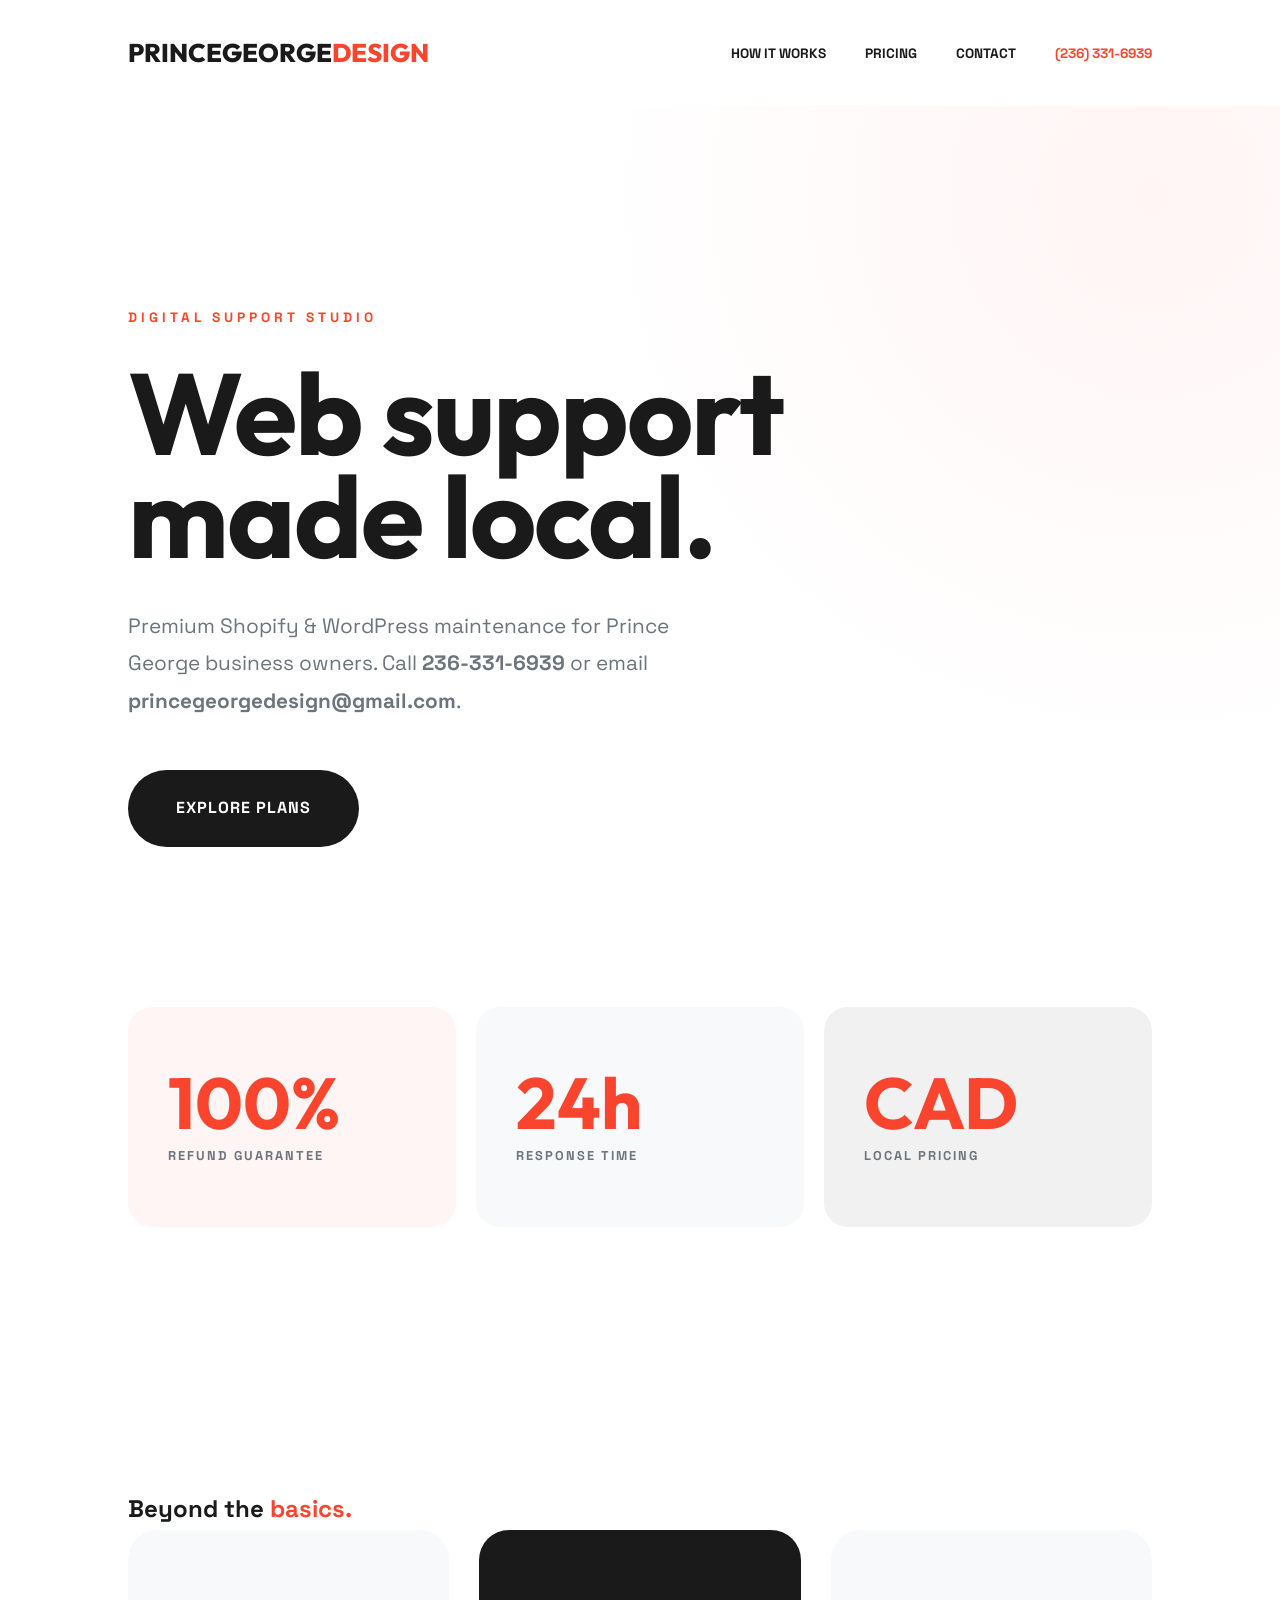
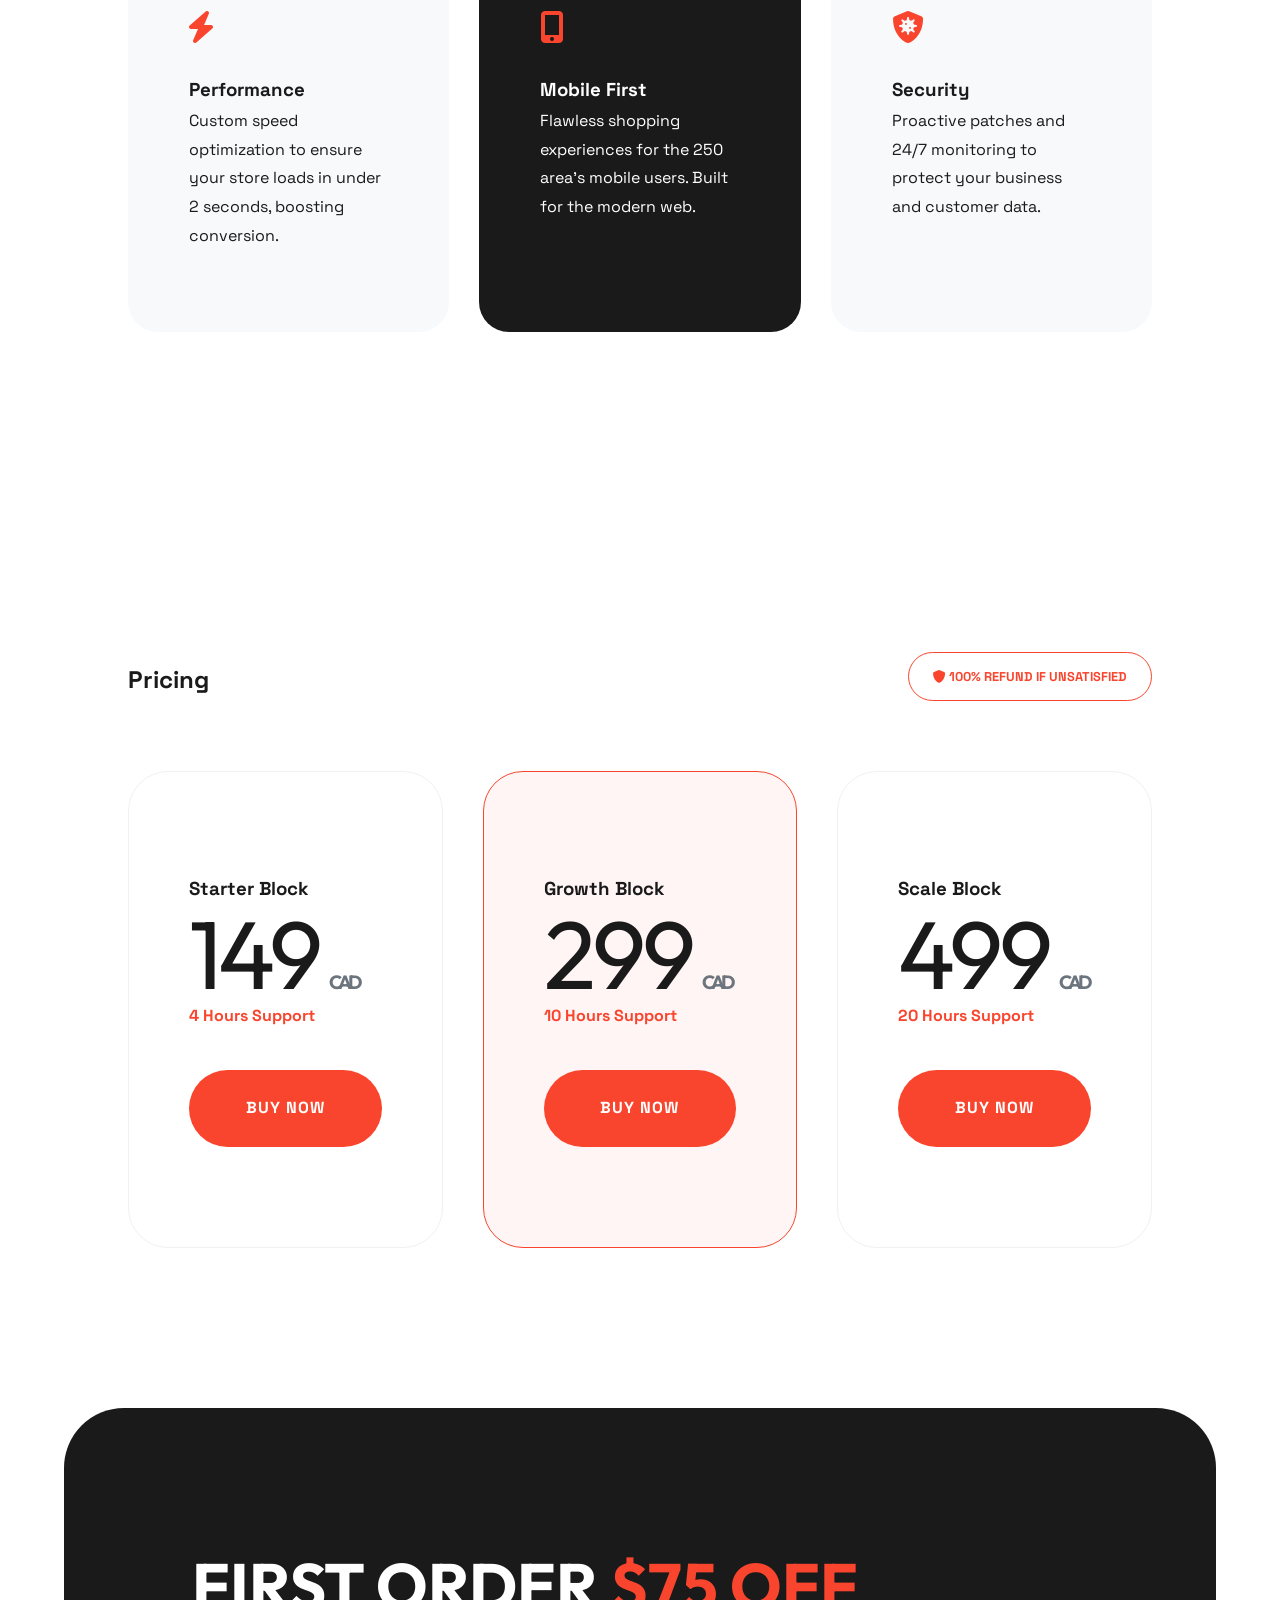
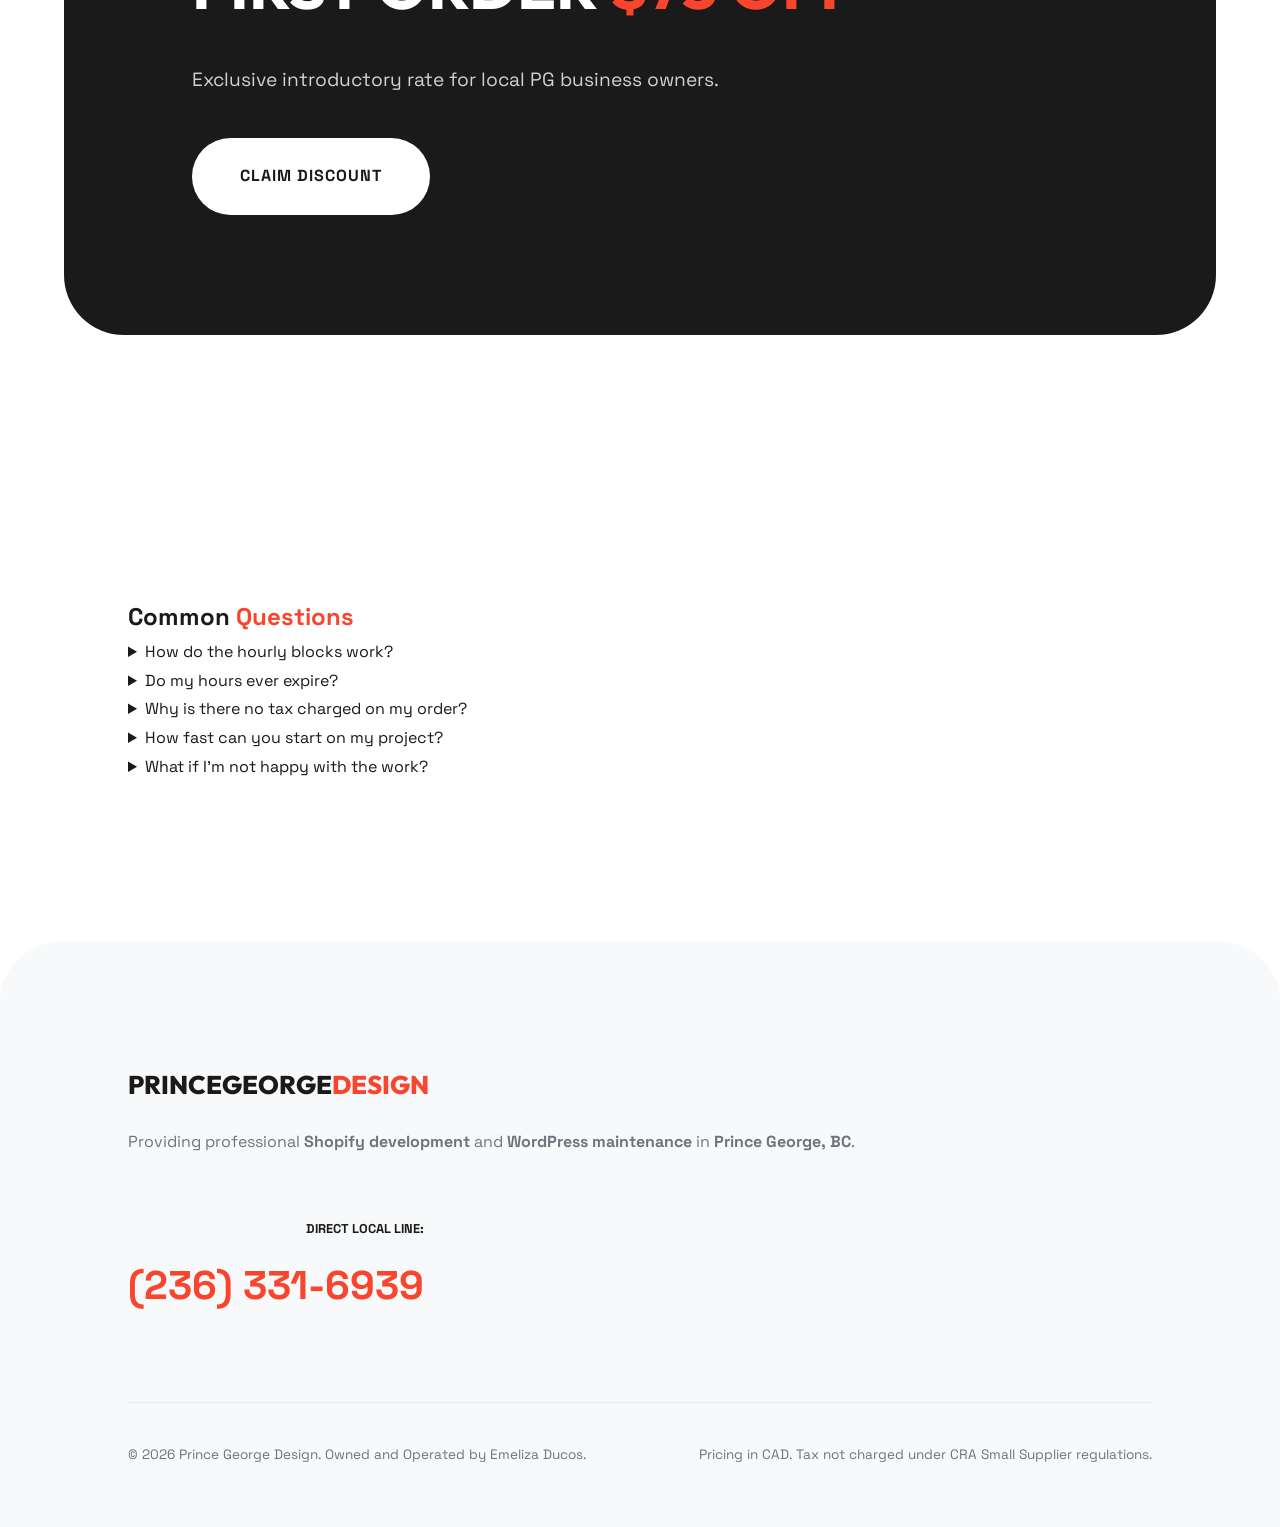
==== commit 1931b631: "Add FAQ section with common questions" ====
--- a/index.html
+++ b/index.html
@@ -99,6 +99,47 @@
         <a href="https://shop.princegeorgedesign.com/products/web-graphic-design-maintenance-hourly" target="_blank" class="btn btn-white">Claim Discount</a>
     </div>
 
+    <section id="faq" class="animate-on-scroll">
+        <h2 class="section-title">Common <span style="color: var(--primary);">Questions</span></h2>
+        
+        <div class="faq-container">
+            <details>
+                <summary>How do the hourly blocks work?</summary>
+                <div class="faq-content">
+                    <p>Think of it as a "bank" of time for your business. You purchase a block of 4, 10, or 20 hours, and we deduct time as we complete your tasks. We track everything in 15-minute increments so you never overpay for small fixes.</p>
+                </div>
+            </details>
+
+            <details>
+                <summary>Do my hours ever expire?</summary>
+                <div class="faq-content">
+                    <p>Your support hours remain valid for 12 months from the date of purchase. This gives you total flexibility to use them for a big project now or small maintenance tweaks throughout the year.</p>
+                </div>
+            </details>
+
+            <details>
+                <summary>Why is there no tax charged on my order?</summary>
+                <div class="faq-content">
+                    <p>As a CRA Small Supplier, I am not currently required to charge GST or PST. This results in an immediate 12% savings for your business compared to larger agencies.</p>
+                </div>
+            </details>
+
+            <details>
+                <summary>How fast can you start on my project?</summary>
+                <div class="faq-content">
+                    <p>Most tasks are initiated within 24 hours. Once you purchase a block and send your "To-Do" list, you'll receive an estimated completion time. Emergency fixes are always given priority.</p>
+                </div>
+            </details>
+
+            <details>
+                <summary>What if I'm not happy with the work?</summary>
+                <div class="faq-content">
+                    <p>We offer a 100% Satisfaction Guarantee. If you aren't happy with the results of your first support block, we will refund your remaining balance—no questions asked.</p>
+                </div>
+            </details>
+        </div>
+    </section>
+
     <footer>
         <div class="footer-grid">
             <div>
--- a/style.css
+++ b/style.css
@@ -1,3 +1,4 @@
+/* --- PRINCE GEORGE DESIGN | GLOBAL STUDIO SYSTEM --- */
 @import url('https://fonts.googleapis.com/css2?family=Space+Grotesk:wght@300;400;500;700&family=Outfit:wght@800&display=swap');
 
 :root {
@@ -8,11 +9,16 @@
     --text-main: #1a1a1a;
     --text-dim: #6c757d;
     --shadow: 0 20px 40px rgba(0, 0, 0, 0.04);
+    --shadow-hover: 0 30px 60px rgba(0, 0, 0, 0.08);
     --border-soft: #f1f1f1;
     --transition: all 0.7s cubic-bezier(0.23, 1, 0.32, 1);
 }
 
+/* --- Reset & Base --- */
 * { margin: 0; padding: 0; box-sizing: border-box; }
+
+html { scroll-behavior: smooth; }
+
 body { 
     background-color: var(--bg); 
     color: var(--text-main); 
@@ -21,6 +27,7 @@
     line-height: 1.8;
 }
 
+/* --- Progress Indicator --- */
 #progressBar {
     position: fixed;
     top: 0; left: 0; height: 3px;
@@ -28,38 +35,130 @@
     width: 0%; z-index: 2000;
 }
 
+/* --- Navigation --- */
 nav {
     padding: 30px 10%;
     display: flex;
     justify-content: space-between;
     align-items: center;
-    background: rgba(255, 255, 255, 0.8);
+    background: rgba(255, 255, 255, 0.85);
     backdrop-filter: blur(20px);
     position: sticky;
     top: 0; z-index: 1000;
-}
-
-.logo { font-family: 'Outfit', sans-serif; font-size: 1.6rem; text-transform: uppercase; text-decoration: none; color: var(--text-main); font-weight: 800; }
+    transition: var(--transition);
+}
+
+.logo { 
+    font-family: 'Outfit', sans-serif; 
+    font-size: 1.6rem; 
+    text-transform: uppercase; 
+    text-decoration: none; 
+    color: var(--text-main); 
+    font-weight: 800; 
+}
 .logo span { color: var(--primary); }
-.nav-links a { margin-left: 35px; text-decoration: none; color: var(--text-main); font-weight: 700; font-size: 0.85rem; text-transform: uppercase; transition: var(--transition); }
+
+.nav-links a { 
+    margin-left: 35px; 
+    text-decoration: none; 
+    color: var(--text-main); 
+    font-weight: 700; 
+    font-size: 0.85rem; 
+    text-transform: uppercase; 
+    transition: var(--transition); 
+}
 .nav-links a:hover { color: var(--primary); }
 
+/* --- Layout Sections --- */
 section { padding: 160px 10%; }
-.section-title { font-family: 'Outfit'; font-size: 3.5rem; text-transform: uppercase; margin-bottom: 70px; line-height: 0.9; }
 
 .hero { 
     padding: 200px 10% 160px; 
     background: radial-gradient(circle at 90% 10%, var(--primary-light) 0%, transparent 40%);
 }
-.hero-tag { color: var(--primary); font-size: 0.85rem; text-transform: uppercase; letter-spacing: 4px; font-weight: 700; margin-bottom: 30px; display: block; }
-.hero h1 { font-family: 'Outfit', sans-serif; font-size: clamp(3.5rem, 9vw, 7.5rem); line-height: 0.9; letter-spacing: -2px; margin-bottom: 40px; }
-.hero p { max-width: 600px; font-size: 1.3rem; color: var(--text-dim); margin-bottom: 50px; }
-
-.stats-grid { display: grid; grid-template-columns: repeat(auto-fit, minmax(200px, 1fr)); gap: 40px; padding: 0 10% 100px; }
-.stat-item h2 { font-size: 4rem; font-family: 'Outfit'; color: var(--primary); margin-bottom: 10px; }
-.stat-item p { color: var(--text-dim); text-transform: uppercase; letter-spacing: 2px; font-weight: 700; font-size: 0.85rem; }
-
-.bento-grid { display: grid; grid-template-columns: repeat(auto-fit, minmax(320px, 1fr)); gap: 30px; }
+
+.hero-tag { 
+    color: var(--primary); 
+    font-size: 0.85rem; 
+    text-transform: uppercase; 
+    letter-spacing: 4px; 
+    font-weight: 700; 
+    margin-bottom: 30px; 
+    display: block; 
+}
+
+.hero h1 { 
+    font-family: 'Outfit', sans-serif; 
+    font-size: clamp(3.5rem, 9vw, 7.5rem); 
+    line-height: 0.9; 
+    letter-spacing: -2px; 
+    margin-bottom: 40px; 
+}
+
+.hero p { 
+    max-width: 600px; 
+    font-size: 1.3rem; 
+    color: var(--text-dim); 
+    margin-bottom: 50px; 
+}
+
+/* --- Animated Stats Grid --- */
+.stats-grid { 
+    display: grid; 
+    grid-template-columns: repeat(auto-fit, minmax(250px, 1fr)); 
+    gap: 20px;
+    padding: 0 10% 100px;
+}
+
+.stat-item {
+    padding: 60px 40px;
+    border-radius: 24px;
+    transition: var(--transition);
+    cursor: default;
+    display: flex;
+    flex-direction: column;
+}
+
+/* Color Tints */
+.tint-red { background-color: #fff5f4; }
+.tint-gray { background-color: #f8f9fa; }
+.tint-dark { background-color: #f1f1f1; }
+
+.stat-item:hover {
+    transform: translateY(-10px) scale(1.03);
+    box-shadow: var(--shadow-hover);
+}
+
+.stat-item.tint-red:hover { background-color: #ffe8e6; }
+.stat-item.tint-gray:hover { background-color: #f1f3f5; }
+.stat-item.tint-dark:hover { background-color: #e9ecef; }
+
+.stat-item h2 { 
+    font-size: 4.5rem; 
+    font-family: 'Outfit'; 
+    color: var(--primary); 
+    margin-bottom: 5px; 
+    line-height: 1;
+    transition: var(--transition);
+}
+
+.stat-item:hover h2 { transform: scale(1.1); }
+
+.stat-item p { 
+    color: var(--text-dim); 
+    text-transform: uppercase; 
+    letter-spacing: 2px; 
+    font-weight: 700; 
+    font-size: 0.8rem;
+}
+
+/* --- Bento Feature Grid --- */
+.bento-grid { 
+    display: grid; 
+    grid-template-columns: repeat(auto-fit, minmax(320px, 1fr)); 
+    gap: 30px; 
+}
+
 .bento-item { 
     padding: 80px 60px; 
     background: var(--surface);
@@ -69,35 +168,159 @@
     position: relative;
     overflow: hidden;
 }
-.bento-item:hover { background: #fff; box-shadow: var(--shadow); border-color: var(--primary-light); }
+
+.bento-item:hover { 
+    background: #fff; 
+    box-shadow: var(--shadow); 
+    border-color: var(--primary-light); 
+    transform: translateY(-10px);
+}
+
 .bento-item.dark { background: var(--text-main); color: #fff; }
-.bento-item i { font-size: 2rem; color: var(--primary); margin-bottom: 30px; display: block; }
-
-.pricing-header { display: flex; justify-content: space-between; align-items: flex-end; margin-bottom: 70px; flex-wrap: wrap; gap: 20px; }
-.pricing-grid { display: grid; grid-template-columns: repeat(auto-fit, minmax(300px, 1fr)); gap: 40px; }
-.price-card { padding: 100px 60px; border-radius: 40px; background: #fff; border: 1px solid var(--border-soft); transition: var(--transition); }
-.price-card.featured { background: var(--primary-light); border-color: var(--primary); }
-.cost { font-size: 6rem; font-family: 'Outfit'; letter-spacing: -4px; line-height: 1; display: flex; align-items: baseline; }
-.cost span { font-size: 1.2rem; color: var(--text-dim); margin-left: 10px; font-weight: 700; }
-.guarantee-badge { padding: 12px 24px; border-radius: 100px; border: 1px solid var(--primary); color: var(--primary); font-weight: 700; text-transform: uppercase; font-size: 0.8rem; }
-
-.btn { padding: 24px 48px; border-radius: 50px; font-weight: 700; text-transform: uppercase; letter-spacing: 1px; text-decoration: none; display: inline-block; transition: var(--transition); text-align: center; }
+
+.bento-item i { 
+    font-size: 2rem; 
+    color: var(--primary); 
+    margin-bottom: 30px; 
+    display: block; 
+}
+
+/* --- Pricing Blocks --- */
+.pricing-header { 
+    display: flex; 
+    justify-content: space-between; 
+    align-items: flex-end; 
+    margin-bottom: 70px; 
+    flex-wrap: wrap; 
+    gap: 20px; 
+}
+
+.pricing-grid { 
+    display: grid; 
+    grid-template-columns: repeat(auto-fit, minmax(300px, 1fr)); 
+    gap: 40px; 
+}
+
+.price-card { 
+    padding: 100px 60px; 
+    border-radius: 40px; 
+    background: #fff; 
+    border: 1px solid var(--border-soft); 
+    transition: var(--transition); 
+}
+
+.price-card.featured { 
+    background: var(--primary-light); 
+    border-color: var(--primary); 
+}
+
+.price-card:hover { 
+    box-shadow: var(--shadow-hover); 
+    transform: scale(1.02); 
+}
+
+.cost { 
+    font-size: 6rem; 
+    font-family: 'Outfit'; 
+    letter-spacing: -4px; 
+    line-height: 1; 
+    display: flex; 
+    align-items: baseline; 
+}
+
+.cost span { 
+    font-size: 1.2rem; 
+    color: var(--text-dim); 
+    margin-left: 10px; 
+    font-weight: 700; 
+    text-transform: uppercase;
+}
+
+.guarantee-badge { 
+    padding: 12px 24px; 
+    border-radius: 100px; 
+    border: 1px solid var(--primary); 
+    color: var(--primary); 
+    font-weight: 700; 
+    text-transform: uppercase; 
+    font-size: 0.8rem; 
+}
+
+/* --- Interactive Buttons --- */
+.btn { 
+    padding: 24px 48px; 
+    border-radius: 50px; 
+    font-weight: 700; 
+    text-transform: uppercase; 
+    letter-spacing: 1px; 
+    text-decoration: none; 
+    display: inline-block; 
+    transition: var(--transition); 
+    text-align: center; 
+}
+
 .btn-black { background: var(--text-main); color: #fff; }
 .btn-black:hover { transform: translateY(-5px); box-shadow: 0 15px 30px rgba(0,0,0,0.1); }
-.btn-primary { background: var(--primary); color: #fff; }
+
+.btn-primary { background: var(--primary); color: #fff; width: 100%; margin-top: auto; }
 .btn-white { background: #fff; color: var(--text-main); }
 
-.intro-promo { background: var(--text-main); color: #fff; padding: 120px 10%; display: flex; justify-content: space-between; align-items: center; flex-wrap: wrap; gap: 40px; border-radius: 60px; margin: 0 5% 100px; }
-
-footer { padding: 120px 10% 60px; background: var(--surface); border-radius: 60px 60px 0 0; }
-.footer-grid { display: flex; justify-content: space-between; flex-wrap: wrap; gap: 60px; }
-.footer-phone { font-size: 2.5rem; font-weight: 800; color: var(--primary); text-decoration: none; }
-.copyright-row { margin-top: 80px; padding-top: 40px; border-top: 1px solid #e9ecef; display: flex; justify-content: space-between; color: var(--text-dim); font-size: 0.85rem; }
-
-.step-num { font-family: 'Outfit'; font-size: 4rem; color: var(--primary); opacity: 0.1; line-height: 1; margin-bottom: 10px; }
-
+/* --- Special Promo Section --- */
+.intro-promo { 
+    background: var(--text-main); 
+    color: #fff; 
+    padding: 120px 10%; 
+    display: flex; 
+    justify-content: space-between; 
+    align-items: center; 
+    flex-wrap: wrap; 
+    gap: 40px; 
+    border-radius: 60px; 
+    margin: 0 5% 100px; 
+}
+
+/* --- Footer --- */
+footer { 
+    padding: 120px 10% 60px; 
+    background: var(--surface); 
+    border-radius: 60px 60px 0 0; 
+}
+
+.footer-grid { 
+    display: flex; 
+    justify-content: space-between; 
+    flex-wrap: wrap; 
+    gap: 60px; 
+}
+
+.footer-phone { 
+    font-size: 2.5rem; 
+    font-weight: 800; 
+    color: var(--primary); 
+    text-decoration: none; 
+    transition: var(--transition);
+}
+.footer-phone:hover { transform: scale(1.05); display: inline-block; }
+
+.copyright-row { 
+    margin-top: 80px; 
+    padding-top: 40px; 
+    border-top: 1px solid #e9ecef; 
+    display: flex; 
+    justify-content: space-between; 
+    color: var(--text-dim); 
+    font-size: 0.85rem; 
+    flex-wrap: wrap;
+    gap: 20px;
+}
+
+/* --- Mobile Responsiveness --- */
 @media (max-width: 768px) {
     section, nav { padding-left: 5%; padding-right: 5%; }
+    .hero { padding-top: 140px; }
+    .hero h1 { font-size: 3.5rem; }
     .footer-phone { font-size: 1.8rem; }
     .intro-promo { flex-direction: column; text-align: center; margin: 0; border-radius: 0; }
-}
+    .pricing-grid { gap: 20px; }
+    .price-card { padding: 60px 30px; }
+}
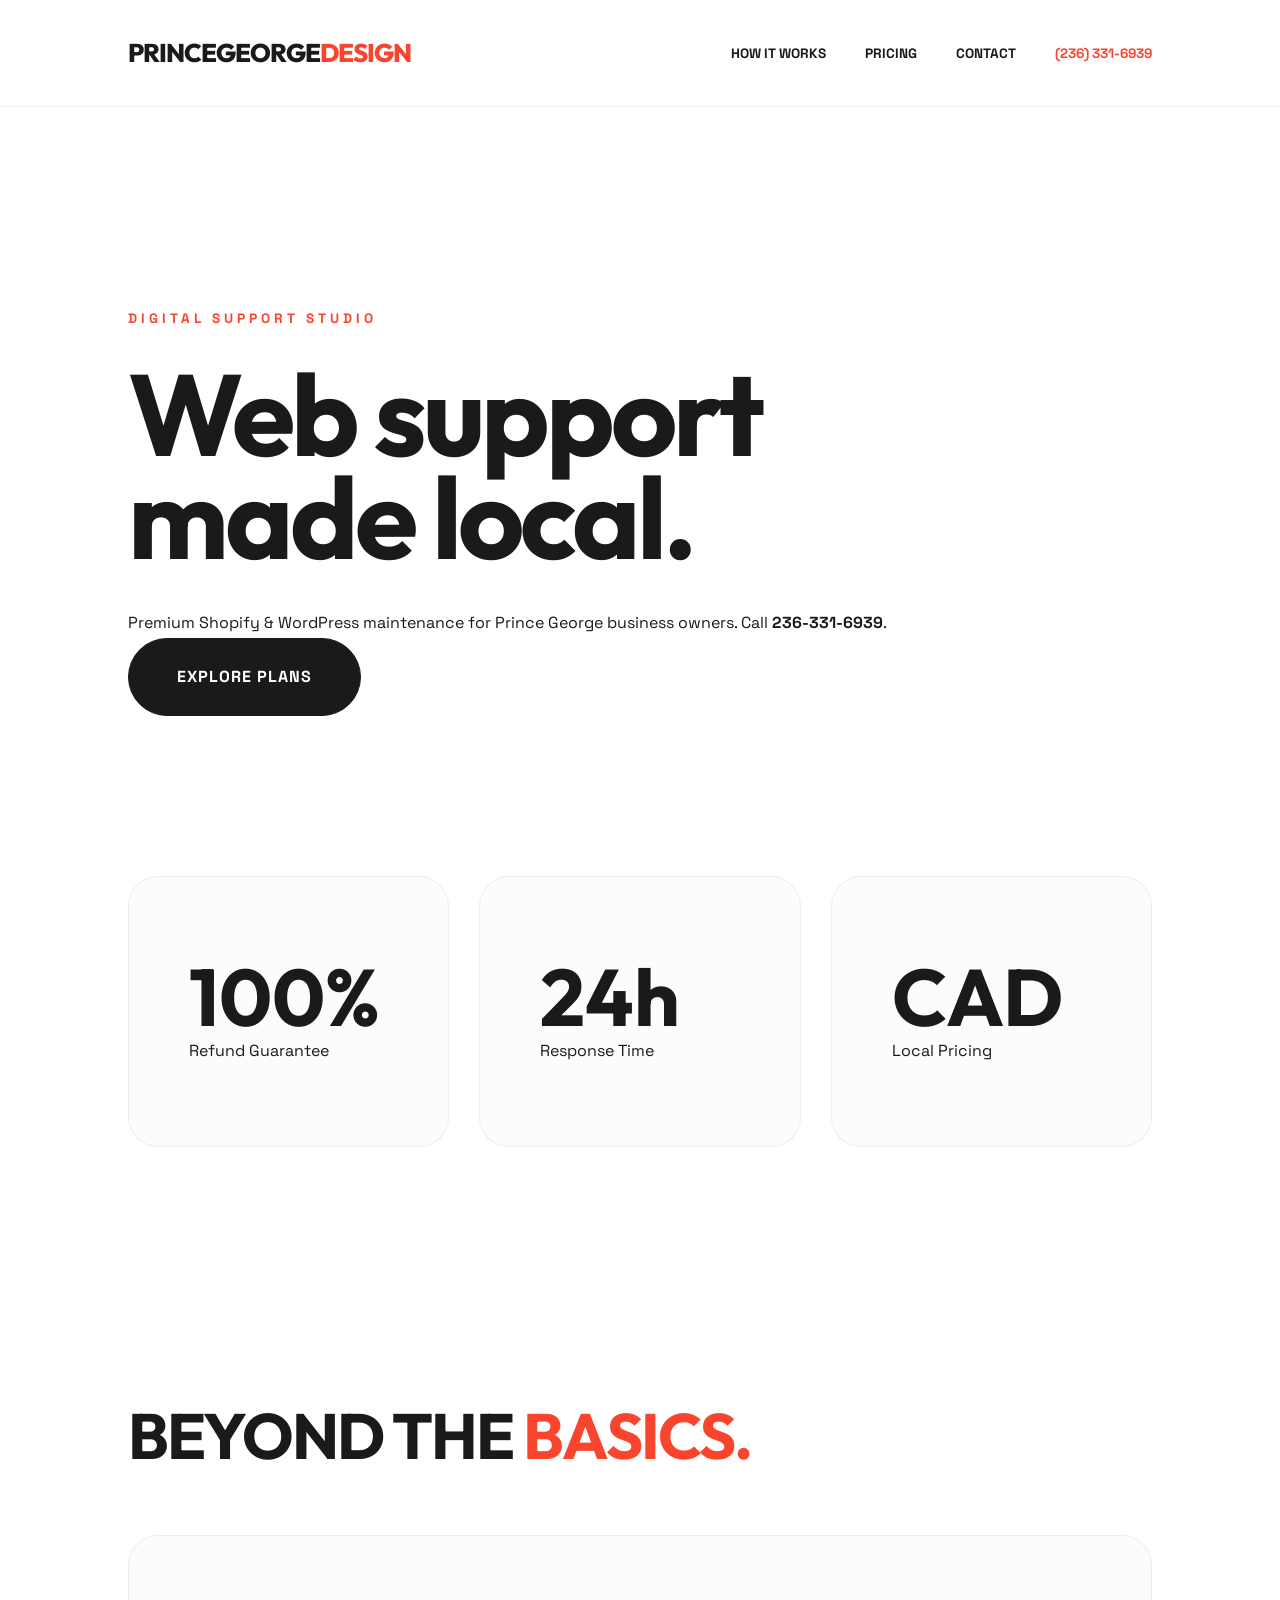
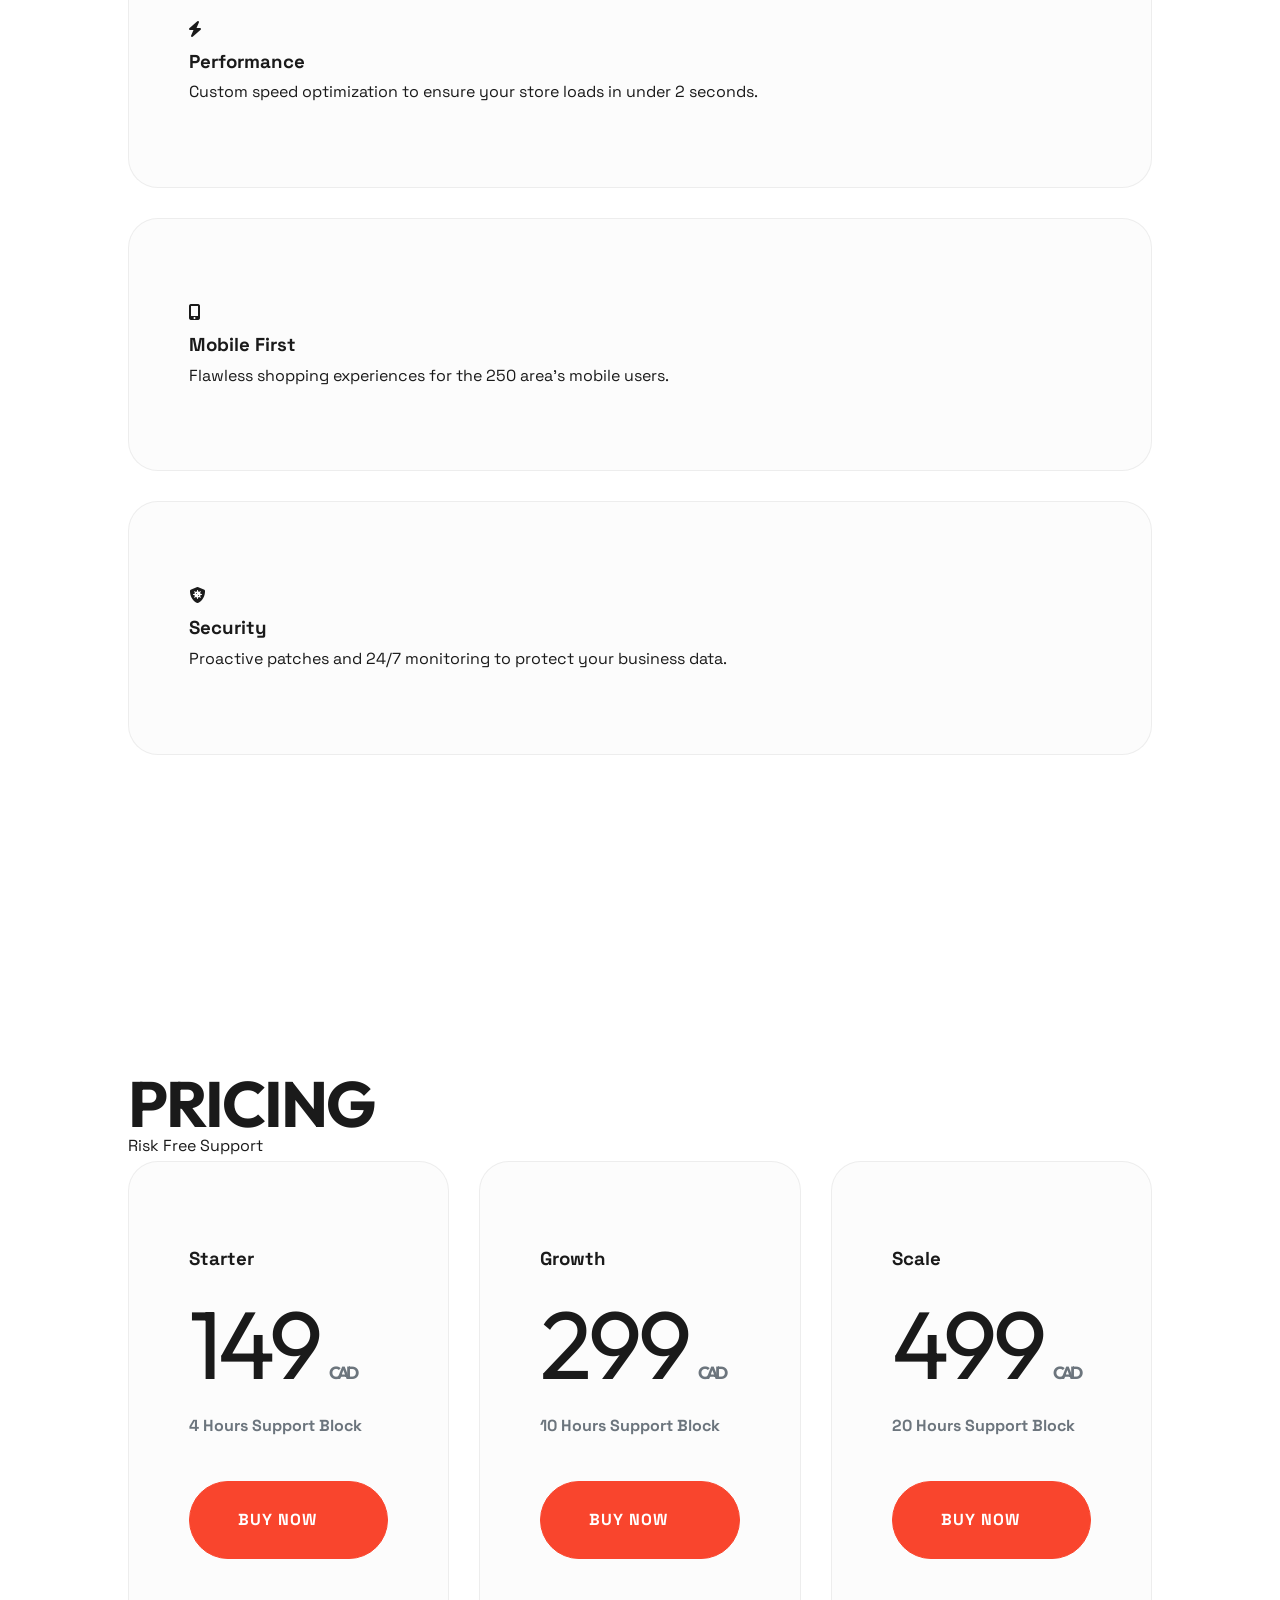
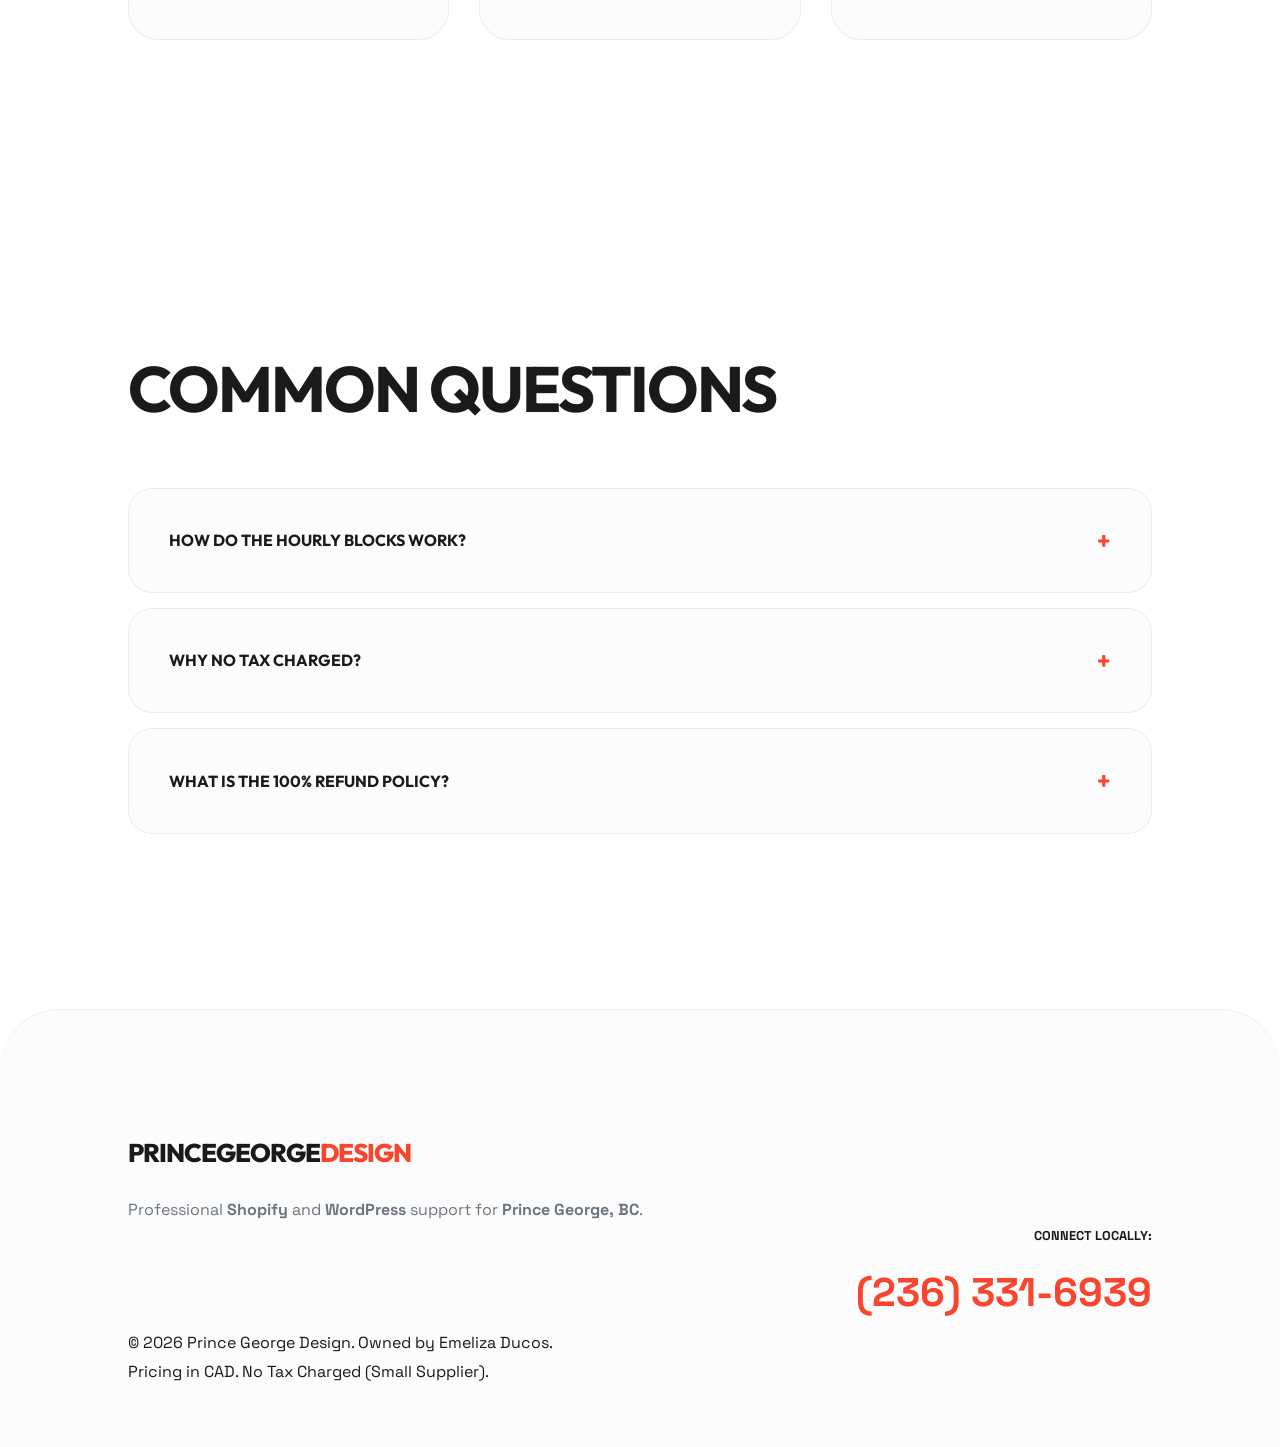
==== commit 34b5bc21: "Update index.html" ====
--- a/index.html
+++ b/index.html
@@ -22,119 +22,85 @@
     </nav>
 
     <header class="hero">
-        <span class="hero-tag">Digital Support Studio</span>
-        <h1>Web support <br>made local.</h1>
-        <p>Premium Shopify & WordPress maintenance for Prince George business owners. Call <strong>236-331-6939</strong> or email <strong>princegeorgedesign@gmail.com</strong>.</p>
-        <a href="#pricing" class="btn btn-black">Explore Plans</a>
+        <span class="hero-tag reveal">Digital Support Studio</span>
+        <h1 class="reveal">Web support <br>made local.</h1>
+        <p class="reveal">Premium Shopify & WordPress maintenance for Prince George business owners. Call <strong>236-331-6939</strong>.</p>
+        <a href="#pricing" class="btn btn-black reveal">Explore Plans</a>
     </header>
 
     <div class="stats-grid">
-            <div class="stat-item tint-red">
-                <h2>100%</h2>
-                <p>Refund Guarantee</p>
-            </div>
-            <div class="stat-item tint-gray">
-                <h2>24h</h2>
-                <p>Response Time</p>
-            </div>
-            <div class="stat-item tint-dark">
-                <h2>CAD</h2>
-                <p>Local Pricing</p>
-            </div>
-        </div>
+        <div class="stat-item"><h2>100%</h2><p>Refund Guarantee</p></div>
+        <div class="stat-item"><h2>24h</h2><p>Response Time</p></div>
+        <div class="stat-item"><h2>CAD</h2><p>Local Pricing</p></div>
+    </div>
 
     <section id="capabilities">
-        <h2 class="section-title">Beyond the <span style="color: var(--primary);">basics.</span></h2>
+        <h2 class="section-title reveal">Beyond the <span style="color: var(--primary);">basics.</span></h2>
         <div class="bento-grid">
             <div class="bento-item">
                 <i class="fas fa-bolt"></i>
                 <h3>Performance</h3>
-                <p>Custom speed optimization to ensure your store loads in under 2 seconds, boosting conversion.</p>
+                <p>Custom speed optimization to ensure your store loads in under 2 seconds.</p>
             </div>
-            <div class="bento-item dark">
+            <div class="bento-item">
                 <i class="fas fa-mobile-alt"></i>
                 <h3>Mobile First</h3>
-                <p>Flawless shopping experiences for the 250 area's mobile users. Built for the modern web.</p>
+                <p>Flawless shopping experiences for the 250 area's mobile users.</p>
             </div>
             <div class="bento-item">
                 <i class="fas fa-shield-virus"></i>
                 <h3>Security</h3>
-                <p>Proactive patches and 24/7 monitoring to protect your business and customer data.</p>
+                <p>Proactive patches and 24/7 monitoring to protect your business data.</p>
             </div>
         </div>
     </section>
 
-    <section id="pricing" style="background: #fff;">
+    <section id="pricing">
         <div class="pricing-header">
-            <h2 class="section-title" style="margin-bottom: 0;">Pricing</h2>
-            <div class="guarantee-badge"><i class="fas fa-shield-alt"></i> 100% Refund if Unsatisfied</div>
+            <h2 class="section-title reveal" style="margin-bottom: 0;">Pricing</h2>
+            <div class="guarantee-badge reveal">Risk Free Support</div>
         </div>
         <div class="pricing-grid">
             <div class="price-card">
-                <h3>Starter Block</h3>
+                <h3>Starter</h3>
                 <div class="cost">149<span>CAD</span></div>
-                <p style="margin-bottom: 40px; color: var(--primary); font-weight: 700;">4 Hours Support</p>
-                <a href="https://shop.princegeorgedesign.com/products/web-graphic-design-maintenance-hourly" target="_blank" class="btn btn-primary">Buy Now</a>
-            </div>
-            <div class="price-card featured">
-                <h3>Growth Block</h3>
-                <div class="cost">299<span>CAD</span></div>
-                <p style="margin-bottom: 40px; color: var(--primary); font-weight: 700;">10 Hours Support</p>
-                <a href="https://shop.princegeorgedesign.com/products/web-graphic-design-maintenance-hourly" target="_blank" class="btn btn-primary">Buy Now</a>
+                <p style="margin-bottom: 40px; color: var(--text-dim); font-weight: 700;">4 Hours Support Block</p>
+                <a href="https://shop.princegeorgedesign.com/products/web-graphic-design-maintenance-hourly" class="btn btn-primary">Buy Now</a>
             </div>
             <div class="price-card">
-                <h3>Scale Block</h3>
+                <h3>Growth</h3>
+                <div class="cost">299<span>CAD</span></div>
+                <p style="margin-bottom: 40px; color: var(--text-dim); font-weight: 700;">10 Hours Support Block</p>
+                <a href="https://shop.princegeorgedesign.com/products/web-graphic-design-maintenance-hourly" class="btn btn-primary">Buy Now</a>
+            </div>
+            <div class="price-card">
+                <h3>Scale</h3>
                 <div class="cost">499<span>CAD</span></div>
-                <p style="margin-bottom: 40px; color: var(--primary); font-weight: 700;">20 Hours Support</p>
-                <a href="https://shop.princegeorgedesign.com/products/web-graphic-design-maintenance-hourly" target="_blank" class="btn btn-primary">Buy Now</a>
+                <p style="margin-bottom: 40px; color: var(--text-dim); font-weight: 700;">20 Hours Support Block</p>
+                <a href="https://shop.princegeorgedesign.com/products/web-graphic-design-maintenance-hourly" class="btn btn-primary">Buy Now</a>
             </div>
         </div>
     </section>
 
-    <div class="intro-promo">
-        <div>
-            <h2 style="font-family: 'Outfit'; font-size: clamp(2.5rem, 5vw, 4rem); text-transform: uppercase;">First Order <span style="color: var(--primary);">$75 OFF</span></h2>
-            <p style="margin-top: 20px; opacity: 0.8; font-size: 1.2rem;">Exclusive introductory rate for local PG business owners.</p>
-        </div>
-        <a href="https://shop.princegeorgedesign.com/products/web-graphic-design-maintenance-hourly" target="_blank" class="btn btn-white">Claim Discount</a>
-    </div>
-
-    <section id="faq" class="animate-on-scroll">
-        <h2 class="section-title">Common <span style="color: var(--primary);">Questions</span></h2>
-        
+    <section id="faq">
+        <h2 class="section-title reveal">Common Questions</h2>
         <div class="faq-container">
             <details>
                 <summary>How do the hourly blocks work?</summary>
                 <div class="faq-content">
-                    <p>Think of it as a "bank" of time for your business. You purchase a block of 4, 10, or 20 hours, and we deduct time as we complete your tasks. We track everything in 15-minute increments so you never overpay for small fixes.</p>
+                    <p>Think of it as a "bank" of time. You purchase a block of 4, 10, or 20 hours, and we deduct time as we complete your tasks. Everything is tracked in 15-minute increments.</p>
                 </div>
             </details>
-
             <details>
-                <summary>Do my hours ever expire?</summary>
+                <summary>Why no tax charged?</summary>
                 <div class="faq-content">
-                    <p>Your support hours remain valid for 12 months from the date of purchase. This gives you total flexibility to use them for a big project now or small maintenance tweaks throughout the year.</p>
+                    <p>As a CRA Small Supplier, I don't charge GST/PST, saving you an immediate 12% compared to agencies.</p>
                 </div>
             </details>
-
             <details>
-                <summary>Why is there no tax charged on my order?</summary>
+                <summary>What is the 100% Refund policy?</summary>
                 <div class="faq-content">
-                    <p>As a CRA Small Supplier, I am not currently required to charge GST or PST. This results in an immediate 12% savings for your business compared to larger agencies.</p>
-                </div>
-            </details>
-
-            <details>
-                <summary>How fast can you start on my project?</summary>
-                <div class="faq-content">
-                    <p>Most tasks are initiated within 24 hours. Once you purchase a block and send your "To-Do" list, you'll receive an estimated completion time. Emergency fixes are always given priority.</p>
-                </div>
-            </details>
-
-            <details>
-                <summary>What if I'm not happy with the work?</summary>
-                <div class="faq-content">
-                    <p>We offer a 100% Satisfaction Guarantee. If you aren't happy with the results of your first support block, we will refund your remaining balance—no questions asked.</p>
+                    <p>If you aren't satisfied with the results of your first block, we will refund your remaining balance immediately, no questions asked.</p>
                 </div>
             </details>
         </div>
@@ -144,16 +110,16 @@
         <div class="footer-grid">
             <div>
                 <div class="logo">PrinceGeorge<span>Design</span></div>
-                <p style="margin-top: 20px; color: var(--text-dim);">Providing professional <strong>Shopify development</strong> and <strong>WordPress maintenance</strong> in <strong>Prince George, BC</strong>.</p>
+                <p style="margin-top: 20px; color: var(--text-dim);">Professional <strong>Shopify</strong> and <strong>WordPress</strong> support for <strong>Prince George, BC</strong>.</p>
             </div>
             <div style="text-align: right;">
-                <p style="font-weight: 700; text-transform: uppercase; font-size: 0.8rem; margin-bottom: 10px;">Direct Local Line:</p>
+                <p style="font-weight: 700; text-transform: uppercase; font-size: 0.8rem; margin-bottom: 10px;">Connect Locally:</p>
                 <a href="tel:2363316939" class="footer-phone">(236) 331-6939</a>
             </div>
         </div>
         <div class="copyright-row">
-            <p>&copy; 2026 Prince George Design. Owned and Operated by Emeliza Ducos.</p>
-            <p>Pricing in CAD. Tax not charged under CRA Small Supplier regulations.</p>
+            <p>&copy; 2026 Prince George Design. Owned by Emeliza Ducos.</p>
+            <p>Pricing in CAD. No Tax Charged (Small Supplier).</p>
         </div>
     </footer>
 
--- a/style.css
+++ b/style.css
@@ -1,24 +1,21 @@
-/* --- PRINCE GEORGE DESIGN | GLOBAL STUDIO SYSTEM --- */
+/* --- PRINCE GEORGE DESIGN | POLISHED STUDIO SYSTEM --- */
 @import url('https://fonts.googleapis.com/css2?family=Space+Grotesk:wght@300;400;500;700&family=Outfit:wght@800&display=swap');
 
 :root {
     --bg: #ffffff;
-    --surface: #f8f9fa;
+    --surface: #fcfcfc;
     --primary: #f9452d; 
     --primary-light: #fff5f4;
     --text-main: #1a1a1a;
     --text-dim: #6c757d;
-    --shadow: 0 20px 40px rgba(0, 0, 0, 0.04);
+    --shadow-soft: 0 10px 30px rgba(0, 0, 0, 0.03);
     --shadow-hover: 0 30px 60px rgba(0, 0, 0, 0.08);
-    --border-soft: #f1f1f1;
+    --border-glass: rgba(0, 0, 0, 0.06); /* Subtle subtle border */
     --transition: all 0.7s cubic-bezier(0.23, 1, 0.32, 1);
 }
 
-/* --- Reset & Base --- */
 * { margin: 0; padding: 0; box-sizing: border-box; }
-
 html { scroll-behavior: smooth; }
-
 body { 
     background-color: var(--bg); 
     color: var(--text-main); 
@@ -27,15 +24,9 @@
     line-height: 1.8;
 }
 
-/* --- Progress Indicator --- */
-#progressBar {
-    position: fixed;
-    top: 0; left: 0; height: 3px;
-    background: var(--primary);
-    width: 0%; z-index: 2000;
-}
+#progressBar { position: fixed; top: 0; left: 0; height: 3px; background: var(--primary); width: 0%; z-index: 2000; }
 
-/* --- Navigation --- */
+/* --- Polished Navigation --- */
 nav {
     padding: 30px 10%;
     display: flex;
@@ -43,9 +34,9 @@
     align-items: center;
     background: rgba(255, 255, 255, 0.85);
     backdrop-filter: blur(20px);
+    border-bottom: 1px solid var(--border-glass);
     position: sticky;
     top: 0; z-index: 1000;
-    transition: var(--transition);
 }
 
 .logo { 
@@ -55,8 +46,14 @@
     text-decoration: none; 
     color: var(--text-main); 
     font-weight: 800; 
+    letter-spacing: -1px;
+    transition: var(--transition);
 }
-.logo span { color: var(--primary); }
+.logo span { color: var(--primary); transition: var(--transition); display: inline-block; }
+
+/* Logo Hover Effect */
+.logo:hover { letter-spacing: 1px; }
+.logo:hover span { transform: scale(1.1) rotate(5deg); }
 
 .nav-links a { 
     margin-left: 35px; 
@@ -69,184 +66,47 @@
 }
 .nav-links a:hover { color: var(--primary); }
 
-/* --- Layout Sections --- */
+/* --- Uniform Section Spacing --- */
 section { padding: 160px 10%; }
+.section-title { font-family: 'Outfit'; font-size: clamp(2.5rem, 6vw, 4rem); text-transform: uppercase; margin-bottom: 70px; line-height: 0.9; letter-spacing: -2px; }
 
-.hero { 
-    padding: 200px 10% 160px; 
-    background: radial-gradient(circle at 90% 10%, var(--primary-light) 0%, transparent 40%);
-}
+/* --- Hero --- */
+.hero { padding: 200px 10% 160px; }
+.hero-tag { color: var(--primary); font-size: 0.85rem; text-transform: uppercase; letter-spacing: 4px; font-weight: 700; margin-bottom: 30px; display: block; }
+.hero h1 { font-family: 'Outfit', sans-serif; font-size: clamp(3.5rem, 9vw, 7.5rem); line-height: 0.9; letter-spacing: -4px; margin-bottom: 40px; }
 
-.hero-tag { 
-    color: var(--primary); 
-    font-size: 0.85rem; 
-    text-transform: uppercase; 
-    letter-spacing: 4px; 
-    font-weight: 700; 
-    margin-bottom: 30px; 
-    display: block; 
-}
+/* --- Staggered Grid Elements --- */
+.bento-grid, .pricing-grid, .stats-grid { display: grid; gap: 30px; }
 
-.hero h1 { 
-    font-family: 'Outfit', sans-serif; 
-    font-size: clamp(3.5rem, 9vw, 7.5rem); 
-    line-height: 0.9; 
-    letter-spacing: -2px; 
-    margin-bottom: 40px; 
-}
-
-.hero p { 
-    max-width: 600px; 
-    font-size: 1.3rem; 
-    color: var(--text-dim); 
-    margin-bottom: 50px; 
-}
-
-/* --- Animated Stats Grid --- */
-.stats-grid { 
-    display: grid; 
-    grid-template-columns: repeat(auto-fit, minmax(250px, 1fr)); 
-    gap: 20px;
-    padding: 0 10% 100px;
-}
-
-.stat-item {
-    padding: 60px 40px;
-    border-radius: 24px;
-    transition: var(--transition);
-    cursor: default;
-    display: flex;
-    flex-direction: column;
-}
-
-/* Color Tints */
-.tint-red { background-color: #fff5f4; }
-.tint-gray { background-color: #f8f9fa; }
-.tint-dark { background-color: #f1f1f1; }
-
-.stat-item:hover {
-    transform: translateY(-10px) scale(1.03);
-    box-shadow: var(--shadow-hover);
-}
-
-.stat-item.tint-red:hover { background-color: #ffe8e6; }
-.stat-item.tint-gray:hover { background-color: #f1f3f5; }
-.stat-item.tint-dark:hover { background-color: #e9ecef; }
-
-.stat-item h2 { 
-    font-size: 4.5rem; 
-    font-family: 'Outfit'; 
-    color: var(--primary); 
-    margin-bottom: 5px; 
-    line-height: 1;
-    transition: var(--transition);
-}
-
-.stat-item:hover h2 { transform: scale(1.1); }
-
-.stat-item p { 
-    color: var(--text-dim); 
-    text-transform: uppercase; 
-    letter-spacing: 2px; 
-    font-weight: 700; 
-    font-size: 0.8rem;
-}
-
-/* --- Bento Feature Grid --- */
-.bento-grid { 
-    display: grid; 
-    grid-template-columns: repeat(auto-fit, minmax(320px, 1fr)); 
-    gap: 30px; 
-}
-
-.bento-item { 
+.bento-item, .price-card, .stat-item { 
     padding: 80px 60px; 
-    background: var(--surface);
+    background: var(--surface); 
     border-radius: 30px; 
-    transition: var(--transition);
-    border: 1px solid transparent;
+    transition: var(--transition); 
+    border: 1px solid var(--border-glass); /* Subtly defined */
     position: relative;
     overflow: hidden;
 }
 
-.bento-item:hover { 
+/* Hover Effects */
+.bento-item:hover, .price-card:hover, .stat-item:hover { 
     background: #fff; 
-    box-shadow: var(--shadow); 
-    border-color: var(--primary-light); 
-    transform: translateY(-10px);
+    box-shadow: var(--shadow-hover); 
+    border-color: var(--primary); 
+    transform: translateY(-12px); 
 }
 
-.bento-item.dark { background: var(--text-main); color: #fff; }
+/* --- Specific Stats Style --- */
+.stats-grid { grid-template-columns: repeat(auto-fit, minmax(280px, 1fr)); padding: 0 10% 100px; }
+.stat-item h2 { font-size: 5rem; font-family: 'Outfit'; color: var(--text-main); line-height: 1; transition: var(--transition); }
+.stat-item:hover h2 { color: var(--primary); transform: scale(1.05); }
 
-.bento-item i { 
-    font-size: 2rem; 
-    color: var(--primary); 
-    margin-bottom: 30px; 
-    display: block; 
-}
+/* --- Price Typography --- */
+.pricing-grid { grid-template-columns: repeat(auto-fit, minmax(320px, 1fr)); }
+.cost { font-size: 6rem; font-family: 'Outfit'; letter-spacing: -4px; line-height: 1; display: flex; align-items: baseline; margin: 20px 0; }
+.cost span { font-size: 1.1rem; color: var(--text-dim); margin-left: 10px; font-weight: 700; }
 
-/* --- Pricing Blocks --- */
-.pricing-header { 
-    display: flex; 
-    justify-content: space-between; 
-    align-items: flex-end; 
-    margin-bottom: 70px; 
-    flex-wrap: wrap; 
-    gap: 20px; 
-}
-
-.pricing-grid { 
-    display: grid; 
-    grid-template-columns: repeat(auto-fit, minmax(300px, 1fr)); 
-    gap: 40px; 
-}
-
-.price-card { 
-    padding: 100px 60px; 
-    border-radius: 40px; 
-    background: #fff; 
-    border: 1px solid var(--border-soft); 
-    transition: var(--transition); 
-}
-
-.price-card.featured { 
-    background: var(--primary-light); 
-    border-color: var(--primary); 
-}
-
-.price-card:hover { 
-    box-shadow: var(--shadow-hover); 
-    transform: scale(1.02); 
-}
-
-.cost { 
-    font-size: 6rem; 
-    font-family: 'Outfit'; 
-    letter-spacing: -4px; 
-    line-height: 1; 
-    display: flex; 
-    align-items: baseline; 
-}
-
-.cost span { 
-    font-size: 1.2rem; 
-    color: var(--text-dim); 
-    margin-left: 10px; 
-    font-weight: 700; 
-    text-transform: uppercase;
-}
-
-.guarantee-badge { 
-    padding: 12px 24px; 
-    border-radius: 100px; 
-    border: 1px solid var(--primary); 
-    color: var(--primary); 
-    font-weight: 700; 
-    text-transform: uppercase; 
-    font-size: 0.8rem; 
-}
-
-/* --- Interactive Buttons --- */
+/* --- Buttons (Advanced Hover) --- */
 .btn { 
     padding: 24px 48px; 
     border-radius: 50px; 
@@ -256,71 +116,33 @@
     text-decoration: none; 
     display: inline-block; 
     transition: var(--transition); 
-    text-align: center; 
+    border: 1px solid var(--text-main); 
+    position: relative;
+    z-index: 1;
 }
+.btn-black { background: var(--text-main); color: #fff; }
+.btn-black:hover { background: transparent; color: var(--text-main); transform: translateY(-5px); box-shadow: var(--shadow-soft); }
 
-.btn-black { background: var(--text-main); color: #fff; }
-.btn-black:hover { transform: translateY(-5px); box-shadow: 0 15px 30px rgba(0,0,0,0.1); }
+.btn-primary { background: var(--primary); color: #fff; border-color: var(--primary); width: 100%; margin-top: auto; }
+.btn-primary:hover { background: var(--text-main); border-color: var(--text-main); transform: scale(1.02); }
 
-.btn-primary { background: var(--primary); color: #fff; width: 100%; margin-top: auto; }
-.btn-white { background: #fff; color: var(--text-main); }
-
-/* --- Special Promo Section --- */
-.intro-promo { 
-    background: var(--text-main); 
-    color: #fff; 
-    padding: 120px 10%; 
-    display: flex; 
-    justify-content: space-between; 
-    align-items: center; 
-    flex-wrap: wrap; 
-    gap: 40px; 
-    border-radius: 60px; 
-    margin: 0 5% 100px; 
-}
+/* --- FAQ Accordions --- */
+details { background: var(--surface); margin-bottom: 15px; border-radius: 24px; border: 1px solid var(--border-glass); transition: var(--transition); }
+details:hover { border-color: var(--primary); background: #fff; }
+summary { padding: 30px 40px; font-family: 'Outfit'; font-weight: 700; text-transform: uppercase; cursor: pointer; list-style: none; display: flex; justify-content: space-between; align-items: center; }
+summary::after { content: '+'; color: var(--primary); font-size: 1.5rem; transition: var(--transition); }
+details[open] summary::after { transform: rotate(45deg); }
 
 /* --- Footer --- */
-footer { 
-    padding: 120px 10% 60px; 
-    background: var(--surface); 
-    border-radius: 60px 60px 0 0; 
+footer { padding: 120px 10% 60px; background: var(--surface); border-top: 1px solid var(--border-glass); border-radius: 60px 60px 0 0; }
+.footer-phone { font-size: 2.5rem; font-weight: 800; color: var(--primary); text-decoration: none; transition: var(--transition); display: inline-block; }
+.footer-phone:hover { transform: translateX(10px); }
+
+/* Animation Classes */
+.reveal { opacity: 0; transform: translateY(30px); transition: var(--transition); }
+.reveal.active { opacity: 1; transform: translateY(0); }
+
+@media (max-width: 768px) {
+    section, nav { padding: 30px 5%; }
+    .hero { padding-top: 140px; }
 }
-
-.footer-grid { 
-    display: flex; 
-    justify-content: space-between; 
-    flex-wrap: wrap; 
-    gap: 60px; 
-}
-
-.footer-phone { 
-    font-size: 2.5rem; 
-    font-weight: 800; 
-    color: var(--primary); 
-    text-decoration: none; 
-    transition: var(--transition);
-}
-.footer-phone:hover { transform: scale(1.05); display: inline-block; }
-
-.copyright-row { 
-    margin-top: 80px; 
-    padding-top: 40px; 
-    border-top: 1px solid #e9ecef; 
-    display: flex; 
-    justify-content: space-between; 
-    color: var(--text-dim); 
-    font-size: 0.85rem; 
-    flex-wrap: wrap;
-    gap: 20px;
-}
-
-/* --- Mobile Responsiveness --- */
-@media (max-width: 768px) {
-    section, nav { padding-left: 5%; padding-right: 5%; }
-    .hero { padding-top: 140px; }
-    .hero h1 { font-size: 3.5rem; }
-    .footer-phone { font-size: 1.8rem; }
-    .intro-promo { flex-direction: column; text-align: center; margin: 0; border-radius: 0; }
-    .pricing-grid { gap: 20px; }
-    .price-card { padding: 60px 30px; }
-}
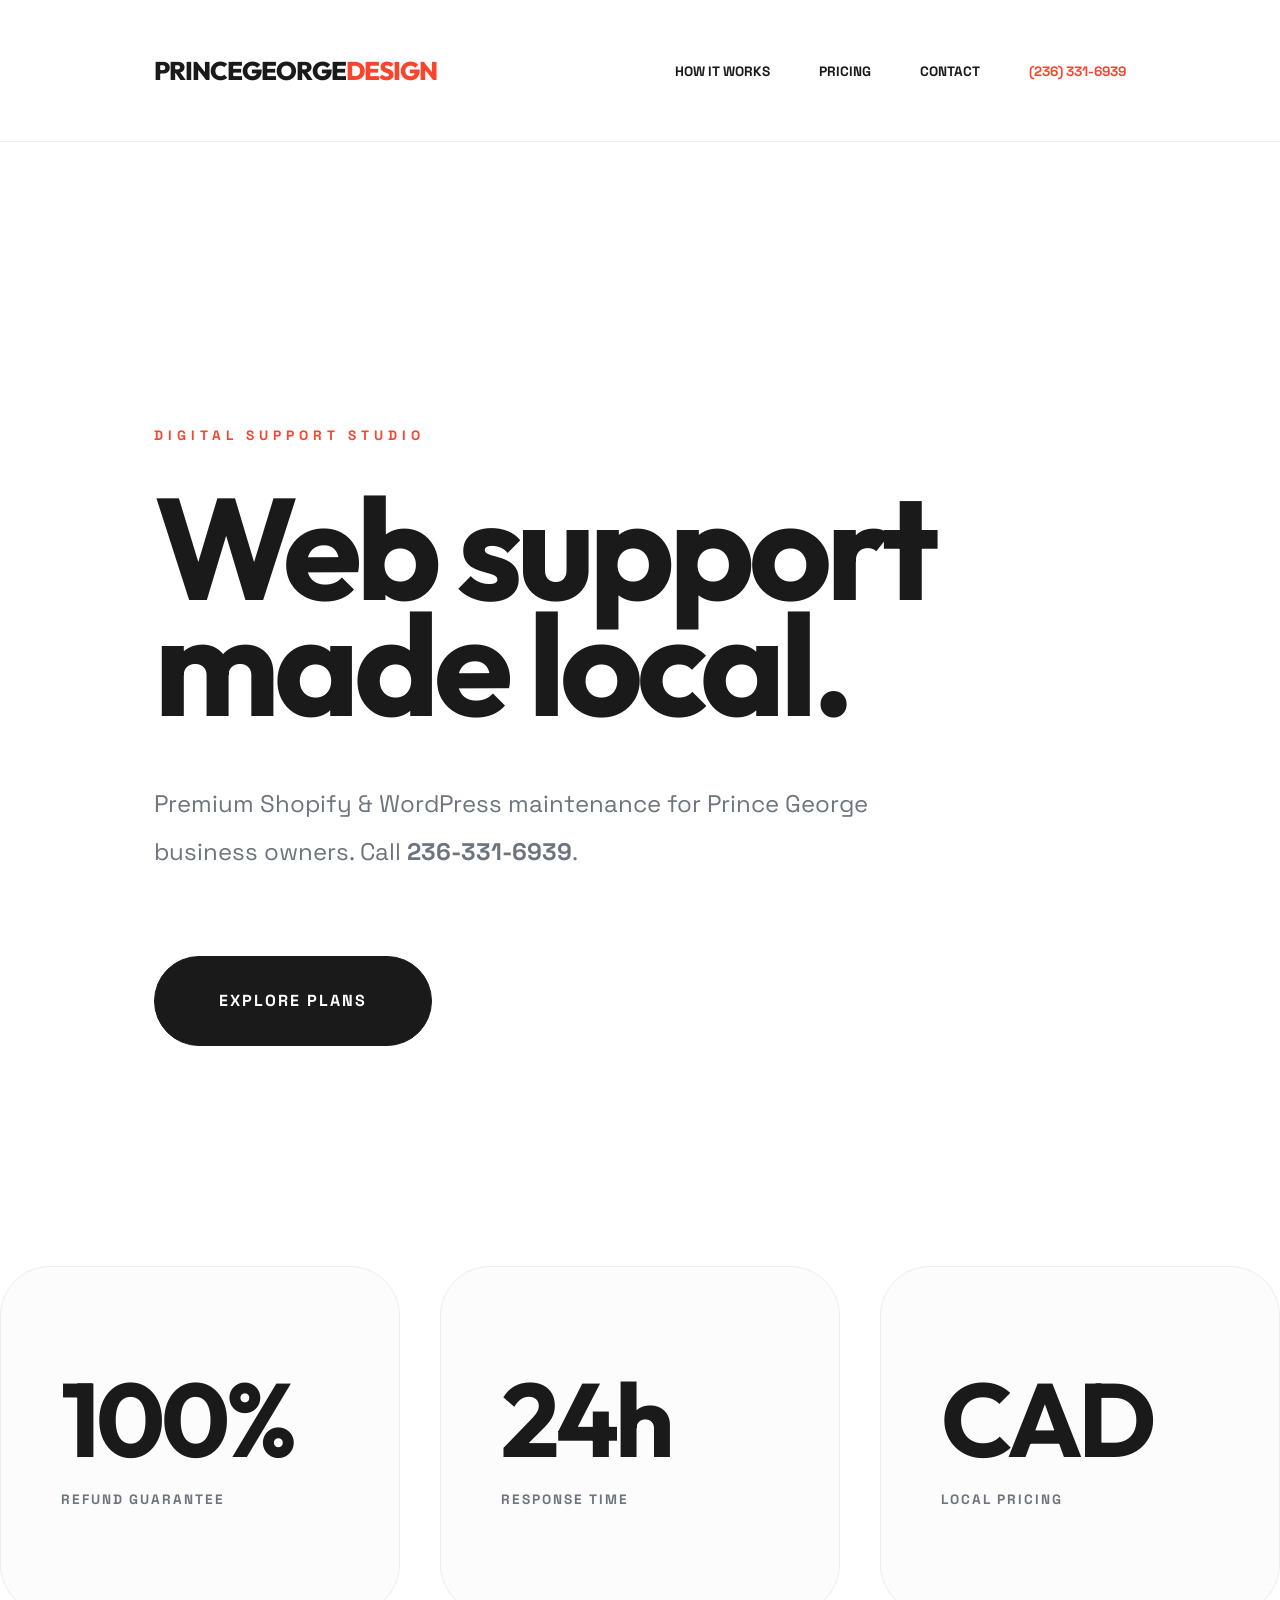
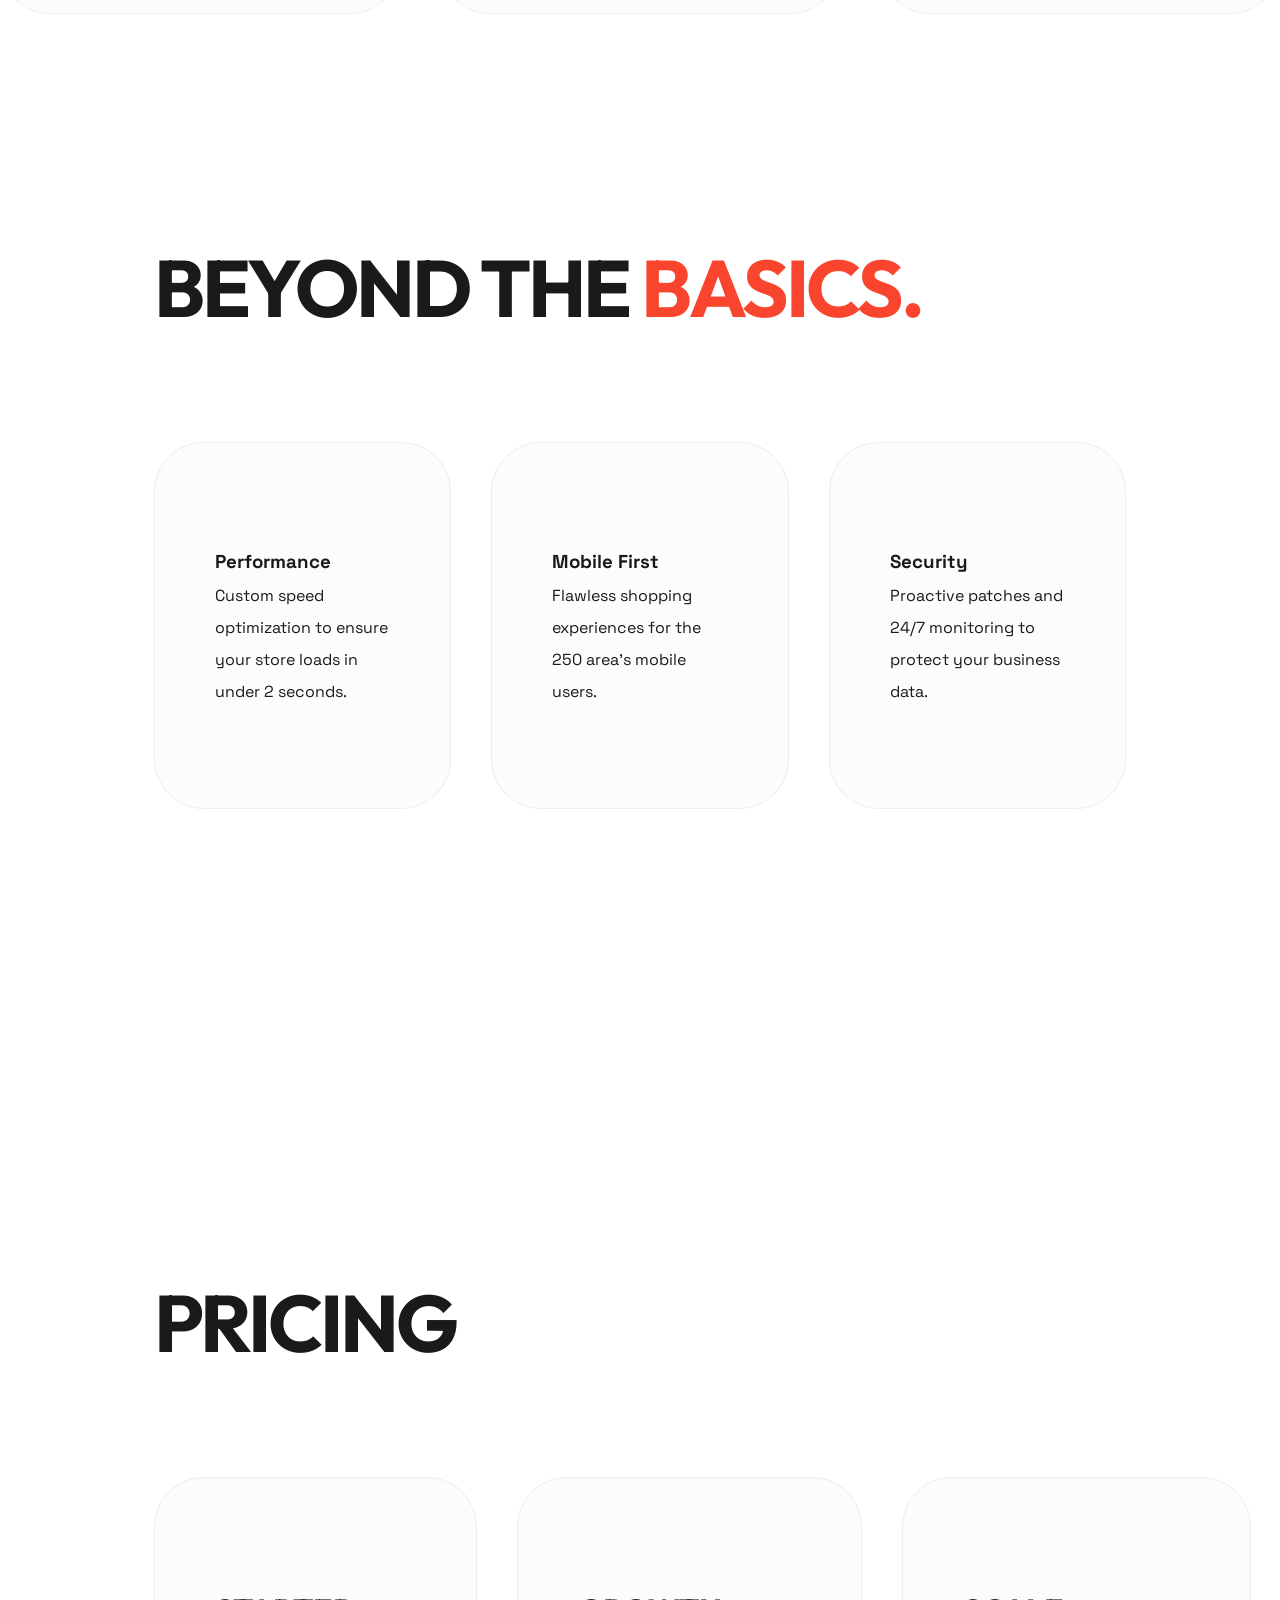
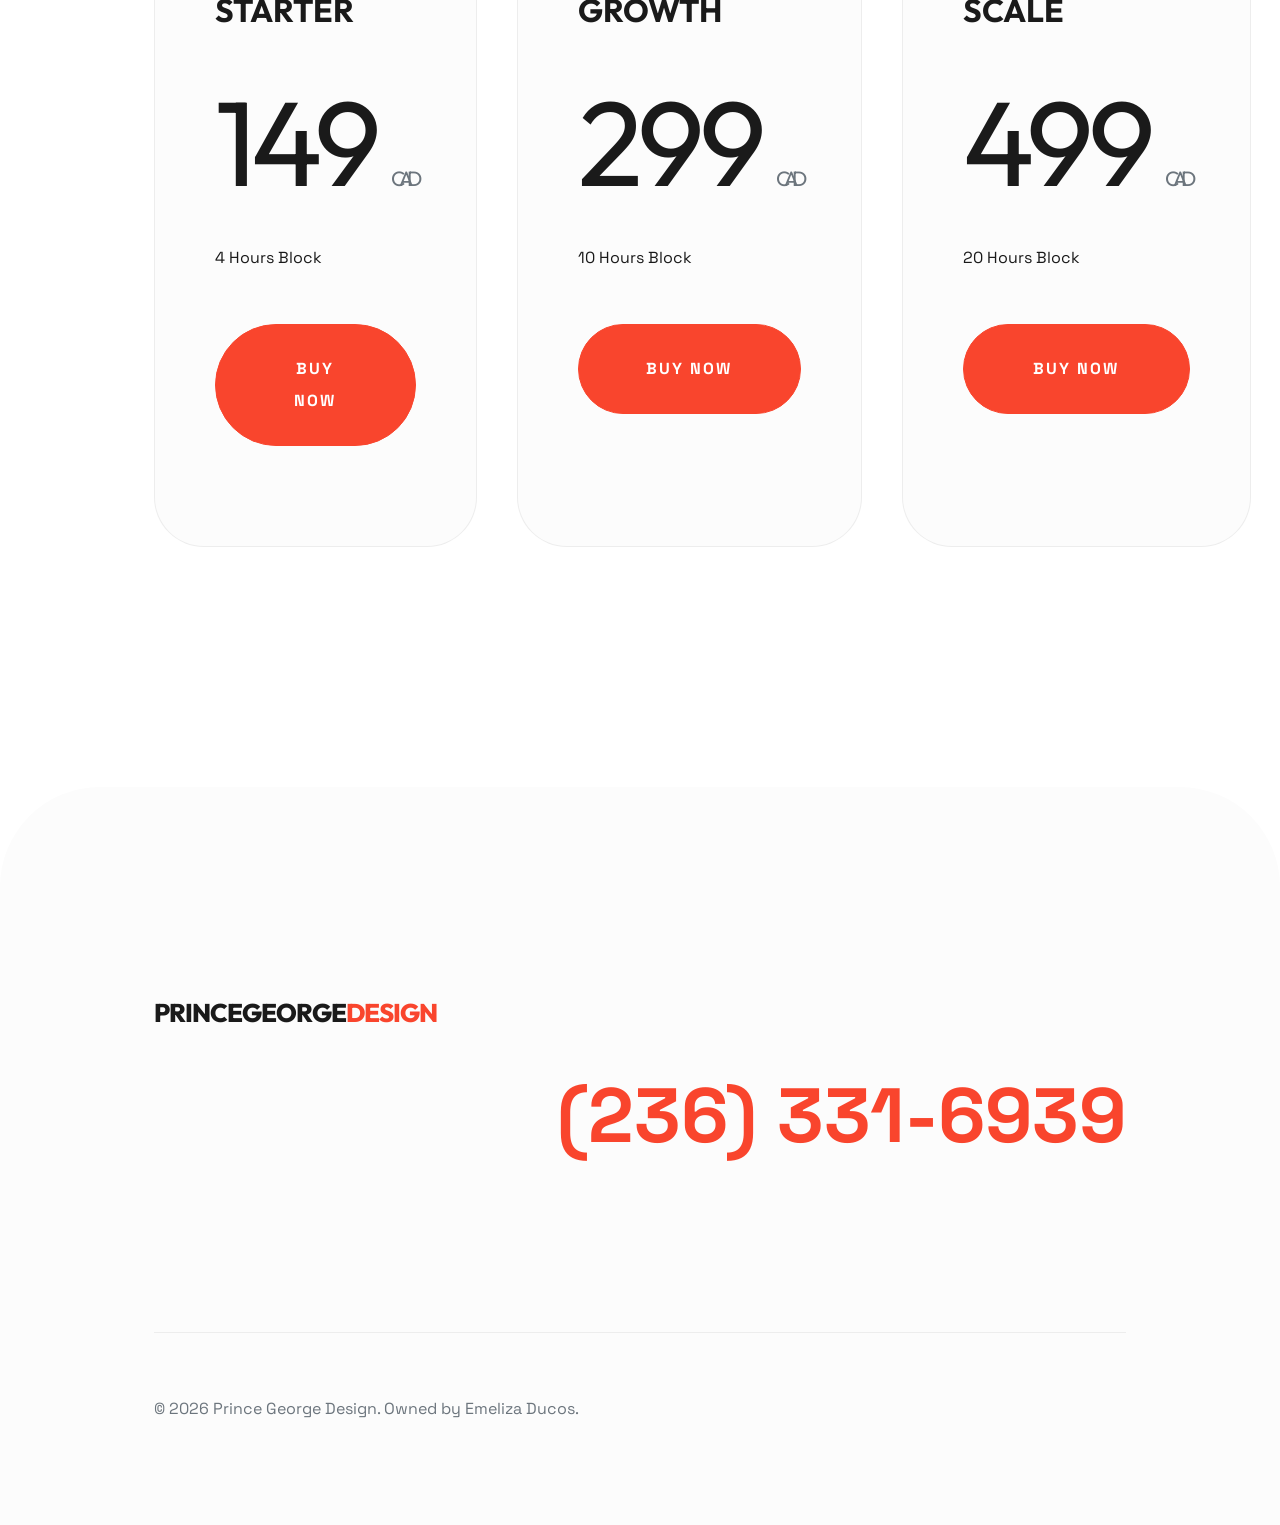
==== commit bbf07142: "Update index.html" ====
--- a/index.html
+++ b/index.html
@@ -2,7 +2,6 @@
 <html lang="en">
 <head>
     <meta charset="UTF-8">
-    <meta name="viewport" content="width=device-width, initial-scale=1.0">
     <title>Prince George Design | Web Support & Shopify Experts BC</title>
     <link rel="icon" type="image/png" href="/PG-icon.png">
     <link href="https://cdnjs.cloudflare.com/ajax/libs/font-awesome/6.0.0/css/all.min.css" rel="stylesheet">
@@ -37,90 +36,27 @@
     <section id="capabilities">
         <h2 class="section-title reveal">Beyond the <span style="color: var(--primary);">basics.</span></h2>
         <div class="bento-grid">
-            <div class="bento-item">
-                <i class="fas fa-bolt"></i>
-                <h3>Performance</h3>
-                <p>Custom speed optimization to ensure your store loads in under 2 seconds.</p>
-            </div>
-            <div class="bento-item">
-                <i class="fas fa-mobile-alt"></i>
-                <h3>Mobile First</h3>
-                <p>Flawless shopping experiences for the 250 area's mobile users.</p>
-            </div>
-            <div class="bento-item">
-                <i class="fas fa-shield-virus"></i>
-                <h3>Security</h3>
-                <p>Proactive patches and 24/7 monitoring to protect your business data.</p>
-            </div>
+            <div class="bento-item"><h3>Performance</h3><p>Custom speed optimization to ensure your store loads in under 2 seconds.</p></div>
+            <div class="bento-item"><h3>Mobile First</h3><p>Flawless shopping experiences for the 250 area's mobile users.</p></div>
+            <div class="bento-item"><h3>Security</h3><p>Proactive patches and 24/7 monitoring to protect your business data.</p></div>
         </div>
     </section>
 
     <section id="pricing">
-        <div class="pricing-header">
-            <h2 class="section-title reveal" style="margin-bottom: 0;">Pricing</h2>
-            <div class="guarantee-badge reveal">Risk Free Support</div>
-        </div>
+        <div class="pricing-header"><h2 class="section-title reveal">Pricing</h2></div>
         <div class="pricing-grid">
-            <div class="price-card">
-                <h3>Starter</h3>
-                <div class="cost">149<span>CAD</span></div>
-                <p style="margin-bottom: 40px; color: var(--text-dim); font-weight: 700;">4 Hours Support Block</p>
-                <a href="https://shop.princegeorgedesign.com/products/web-graphic-design-maintenance-hourly" class="btn btn-primary">Buy Now</a>
-            </div>
-            <div class="price-card">
-                <h3>Growth</h3>
-                <div class="cost">299<span>CAD</span></div>
-                <p style="margin-bottom: 40px; color: var(--text-dim); font-weight: 700;">10 Hours Support Block</p>
-                <a href="https://shop.princegeorgedesign.com/products/web-graphic-design-maintenance-hourly" class="btn btn-primary">Buy Now</a>
-            </div>
-            <div class="price-card">
-                <h3>Scale</h3>
-                <div class="cost">499<span>CAD</span></div>
-                <p style="margin-bottom: 40px; color: var(--text-dim); font-weight: 700;">20 Hours Support Block</p>
-                <a href="https://shop.princegeorgedesign.com/products/web-graphic-design-maintenance-hourly" class="btn btn-primary">Buy Now</a>
-            </div>
-        </div>
-    </section>
-
-    <section id="faq">
-        <h2 class="section-title reveal">Common Questions</h2>
-        <div class="faq-container">
-            <details>
-                <summary>How do the hourly blocks work?</summary>
-                <div class="faq-content">
-                    <p>Think of it as a "bank" of time. You purchase a block of 4, 10, or 20 hours, and we deduct time as we complete your tasks. Everything is tracked in 15-minute increments.</p>
-                </div>
-            </details>
-            <details>
-                <summary>Why no tax charged?</summary>
-                <div class="faq-content">
-                    <p>As a CRA Small Supplier, I don't charge GST/PST, saving you an immediate 12% compared to agencies.</p>
-                </div>
-            </details>
-            <details>
-                <summary>What is the 100% Refund policy?</summary>
-                <div class="faq-content">
-                    <p>If you aren't satisfied with the results of your first block, we will refund your remaining balance immediately, no questions asked.</p>
-                </div>
-            </details>
+            <div class="price-card"><h3>Starter</h3><div class="cost">149<span>CAD</span></div><p>4 Hours Block</p><a href="https://shop.princegeorgedesign.com/products/web-graphic-design-maintenance-hourly" class="btn btn-primary">Buy Now</a></div>
+            <div class="price-card"><h3>Growth</h3><div class="cost">299<span>CAD</span></div><p>10 Hours Block</p><a href="https://shop.princegeorgedesign.com/products/web-graphic-design-maintenance-hourly" class="btn btn-primary">Buy Now</a></div>
+            <div class="price-card"><h3>Scale</h3><div class="cost">499<span>CAD</span></div><p>20 Hours Block</p><a href="https://shop.princegeorgedesign.com/products/web-graphic-design-maintenance-hourly" class="btn btn-primary">Buy Now</a></div>
         </div>
     </section>
 
     <footer>
         <div class="footer-grid">
-            <div>
-                <div class="logo">PrinceGeorge<span>Design</span></div>
-                <p style="margin-top: 20px; color: var(--text-dim);">Professional <strong>Shopify</strong> and <strong>WordPress</strong> support for <strong>Prince George, BC</strong>.</p>
-            </div>
-            <div style="text-align: right;">
-                <p style="font-weight: 700; text-transform: uppercase; font-size: 0.8rem; margin-bottom: 10px;">Connect Locally:</p>
-                <a href="tel:2363316939" class="footer-phone">(236) 331-6939</a>
-            </div>
+            <div><div class="logo">PrinceGeorge<span>Design</span></div></div>
+            <div style="text-align: right;"><a href="tel:2363316939" class="footer-phone">(236) 331-6939</a></div>
         </div>
-        <div class="copyright-row">
-            <p>&copy; 2026 Prince George Design. Owned by Emeliza Ducos.</p>
-            <p>Pricing in CAD. No Tax Charged (Small Supplier).</p>
-        </div>
+        <div class="copyright-row"><p>&copy; 2026 Prince George Design. Owned by Emeliza Ducos.</p></div>
     </footer>
 
     <script src="script.js"></script>
--- a/style.css
+++ b/style.css
@@ -1,4 +1,4 @@
-/* --- PRINCE GEORGE DESIGN | POLISHED STUDIO SYSTEM --- */
+/* --- PRINCE GEORGE DESIGN | HIGH-SPACE STUDIO SYSTEM --- */
 @import url('https://fonts.googleapis.com/css2?family=Space+Grotesk:wght@300;400;500;700&family=Outfit:wght@800&display=swap');
 
 :root {
@@ -8,31 +8,35 @@
     --primary-light: #fff5f4;
     --text-main: #1a1a1a;
     --text-dim: #6c757d;
-    --shadow-soft: 0 10px 30px rgba(0, 0, 0, 0.03);
-    --shadow-hover: 0 30px 60px rgba(0, 0, 0, 0.08);
-    --border-glass: rgba(0, 0, 0, 0.06); /* Subtle subtle border */
-    --transition: all 0.7s cubic-bezier(0.23, 1, 0.32, 1);
+    --border-glass: rgba(0, 0, 0, 0.06);
+    --transition: all 0.8s cubic-bezier(0.23, 1, 0.32, 1);
 }
 
+/* --- Base & Reset --- */
 * { margin: 0; padding: 0; box-sizing: border-box; }
 html { scroll-behavior: smooth; }
 body { 
     background-color: var(--bg); 
     color: var(--text-main); 
     font-family: 'Space Grotesk', sans-serif; 
+    line-height: 2; 
     overflow-x: hidden;
-    line-height: 1.8;
 }
 
-#progressBar { position: fixed; top: 0; left: 0; height: 3px; background: var(--primary); width: 0%; z-index: 2000; }
+#progressBar { 
+    position: fixed; 
+    top: 0; left: 0; height: 4px; 
+    background: var(--primary); 
+    width: 0%; z-index: 2000; 
+}
 
-/* --- Polished Navigation --- */
+/* --- Navigation --- */
 nav {
-    padding: 30px 10%;
+    padding: 45px 12%; 
     display: flex;
     justify-content: space-between;
     align-items: center;
-    background: rgba(255, 255, 255, 0.85);
+    background: rgba(255, 255, 255, 0.9);
     backdrop-filter: blur(20px);
     border-bottom: 1px solid var(--border-glass);
     position: sticky;
@@ -50,13 +54,11 @@
     transition: var(--transition);
 }
 .logo span { color: var(--primary); transition: var(--transition); display: inline-block; }
-
-/* Logo Hover Effect */
 .logo:hover { letter-spacing: 1px; }
-.logo:hover span { transform: scale(1.1) rotate(5deg); }
+.logo:hover span { transform: scale(1.1) rotate(3deg); }
 
 .nav-links a { 
-    margin-left: 35px; 
+    margin-left: 45px; 
     text-decoration: none; 
     color: var(--text-main); 
     font-weight: 700; 
@@ -66,83 +68,114 @@
 }
 .nav-links a:hover { color: var(--primary); }
 
-/* --- Uniform Section Spacing --- */
-section { padding: 160px 10%; }
-.section-title { font-family: 'Outfit'; font-size: clamp(2.5rem, 6vw, 4rem); text-transform: uppercase; margin-bottom: 70px; line-height: 0.9; letter-spacing: -2px; }
+/* --- Massive Spacing Layout --- */
+section { padding: 240px 12%; }
+
+.section-title { 
+    font-family: 'Outfit'; 
+    font-size: clamp(3rem, 7vw, 5rem); 
+    text-transform: uppercase; 
+    margin-bottom: 120px; 
+    line-height: 0.85; 
+    letter-spacing: -3px; 
+}
 
 /* --- Hero --- */
-.hero { padding: 200px 10% 160px; }
-.hero-tag { color: var(--primary); font-size: 0.85rem; text-transform: uppercase; letter-spacing: 4px; font-weight: 700; margin-bottom: 30px; display: block; }
-.hero h1 { font-family: 'Outfit', sans-serif; font-size: clamp(3.5rem, 9vw, 7.5rem); line-height: 0.9; letter-spacing: -4px; margin-bottom: 40px; }
+.hero { padding: 280px 12% 220px; }
+.hero-tag { 
+    color: var(--primary); 
+    font-size: 0.85rem; 
+    text-transform: uppercase; 
+    letter-spacing: 5px; 
+    font-weight: 700; 
+    margin-bottom: 40px; 
+    display: block; 
+}
+.hero h1 { 
+    font-family: 'Outfit', sans-serif; 
+    font-size: clamp(4rem, 12vw, 9rem); 
+    line-height: 0.8; 
+    letter-spacing: -6px; 
+    margin-bottom: 60px; 
+}
+.hero p { max-width: 750px; font-size: 1.5rem; color: var(--text-dim); margin-bottom: 80px; }
 
-/* --- Staggered Grid Elements --- */
-.bento-grid, .pricing-grid, .stats-grid { display: grid; gap: 30px; }
-
-.bento-item, .price-card, .stat-item { 
-    padding: 80px 60px; 
-    background: var(--surface); 
-    border-radius: 30px; 
-    transition: var(--transition); 
-    border: 1px solid var(--border-glass); /* Subtly defined */
-    position: relative;
-    overflow: hidden;
+/* --- Locked 3-Column Grids --- */
+.bento-grid, .pricing-grid, .stats-grid { 
+    display: grid; 
+    gap: 40px; 
 }
 
-/* Hover Effects */
-.bento-item:hover, .price-card:hover, .stat-item:hover { 
-    background: #fff; 
-    box-shadow: var(--shadow-hover); 
-    border-color: var(--primary); 
-    transform: translateY(-12px); 
+@media (min-width: 1024px) {
+    .bento-grid, .pricing-grid, .stats-grid { 
+        grid-template-columns: repeat(3, 1fr) !important; 
+    }
 }
 
-/* --- Specific Stats Style --- */
-.stats-grid { grid-template-columns: repeat(auto-fit, minmax(280px, 1fr)); padding: 0 10% 100px; }
-.stat-item h2 { font-size: 5rem; font-family: 'Outfit'; color: var(--text-main); line-height: 1; transition: var(--transition); }
+@media (max-width: 1023px) {
+    .bento-grid, .pricing-grid, .stats-grid { 
+        grid-template-columns: 1fr !important; 
+    }
+}
+
+/* --- Shared Item Styling --- */
+.stat-item, .bento-item, .price-card { 
+    padding: 100px 60px; 
+    background: var(--surface);
+    border-radius: 50px;
+    border: 1px solid var(--border-glass);
+    transition: var(--transition);
+}
+
+.stat-item:hover, .bento-item:hover, .price-card:hover { 
+    transform: translateY(-15px); 
+    border-color: var(--primary); 
+    background: #fff; 
+    box-shadow: 0 40px 80px rgba(0,0,0,0.08); 
+}
+
+.stat-item h2 { font-size: 6.5rem; font-family: 'Outfit'; line-height: 1; margin-bottom: 15px; letter-spacing: -4px; transition: var(--transition); }
 .stat-item:hover h2 { color: var(--primary); transform: scale(1.05); }
+.stat-item p { color: var(--text-dim); text-transform: uppercase; font-weight: 700; letter-spacing: 2px; font-size: 0.85rem; }
 
-/* --- Price Typography --- */
-.pricing-grid { grid-template-columns: repeat(auto-fit, minmax(320px, 1fr)); }
-.cost { font-size: 6rem; font-family: 'Outfit'; letter-spacing: -4px; line-height: 1; display: flex; align-items: baseline; margin: 20px 0; }
-.cost span { font-size: 1.1rem; color: var(--text-dim); margin-left: 10px; font-weight: 700; }
+.price-card h3 { font-size: 2rem; text-transform: uppercase; margin-bottom: 40px; font-family: 'Outfit'; }
+.cost { font-size: 7.5rem; font-family: 'Outfit'; letter-spacing: -6px; margin: 40px 0; display: flex; align-items: baseline; line-height: 1; }
+.cost span { font-size: 1.3rem; margin-left: 15px; color: var(--text-dim); }
 
-/* --- Buttons (Advanced Hover) --- */
+/* --- Buttons --- */
 .btn { 
-    padding: 24px 48px; 
-    border-radius: 50px; 
+    padding: 28px 64px; 
+    border-radius: 100px; 
     font-weight: 700; 
     text-transform: uppercase; 
-    letter-spacing: 1px; 
+    letter-spacing: 2px; 
     text-decoration: none; 
     display: inline-block; 
     transition: var(--transition); 
     border: 1px solid var(--text-main); 
-    position: relative;
-    z-index: 1;
+    font-size: 1rem;
+    text-align: center;
 }
 .btn-black { background: var(--text-main); color: #fff; }
-.btn-black:hover { background: transparent; color: var(--text-main); transform: translateY(-5px); box-shadow: var(--shadow-soft); }
+.btn-black:hover { background: transparent; color: var(--text-main); transform: translateY(-8px); }
+.btn-primary { background: var(--primary); color: #fff; border-color: var(--primary); width: 100%; margin-top: 50px; }
+.btn-primary:hover { background: var(--text-main); border-color: var(--text-main); transform: scale(1.03); }
 
-.btn-primary { background: var(--primary); color: #fff; border-color: var(--primary); width: 100%; margin-top: auto; }
-.btn-primary:hover { background: var(--text-main); border-color: var(--text-main); transform: scale(1.02); }
-
-/* --- FAQ Accordions --- */
-details { background: var(--surface); margin-bottom: 15px; border-radius: 24px; border: 1px solid var(--border-glass); transition: var(--transition); }
+/* --- FAQ --- */
+.faq-container { max-width: 1200px; margin: 0 auto; }
+details { background: var(--surface); margin-bottom: 30px; border-radius: 40px; border: 1px solid var(--border-glass); transition: var(--transition); }
 details:hover { border-color: var(--primary); background: #fff; }
-summary { padding: 30px 40px; font-family: 'Outfit'; font-weight: 700; text-transform: uppercase; cursor: pointer; list-style: none; display: flex; justify-content: space-between; align-items: center; }
-summary::after { content: '+'; color: var(--primary); font-size: 1.5rem; transition: var(--transition); }
+summary { padding: 50px 70px; font-family: 'Outfit'; font-weight: 700; font-size: 1.6rem; cursor: pointer; display: flex; justify-content: space-between; align-items: center; list-style: none; }
+summary::after { content: '+'; color: var(--primary); font-size: 2rem; transition: var(--transition); }
 details[open] summary::after { transform: rotate(45deg); }
+.faq-content { padding: 0 70px 70px; font-size: 1.3rem; color: var(--text-dim); }
 
 /* --- Footer --- */
-footer { padding: 120px 10% 60px; background: var(--surface); border-top: 1px solid var(--border-glass); border-radius: 60px 60px 0 0; }
-.footer-phone { font-size: 2.5rem; font-weight: 800; color: var(--primary); text-decoration: none; transition: var(--transition); display: inline-block; }
-.footer-phone:hover { transform: translateX(10px); }
+footer { padding: 200px 12% 100px; background: var(--surface); border-radius: 100px 100px 0 0; }
+.footer-phone { font-size: clamp(2.5rem, 6vw, 5rem); font-weight: 800; color: var(--primary); text-decoration: none; transition: var(--transition); display: inline-block; }
+.footer-phone:hover { transform: translateX(20px); }
+.copyright-row { margin-top: 140px; padding-top: 60px; border-top: 1px solid var(--border-glass); display: flex; justify-content: space-between; color: var(--text-dim); }
 
-/* Animation Classes */
-.reveal { opacity: 0; transform: translateY(30px); transition: var(--transition); }
+/* --- Animations --- */
+.reveal { opacity: 0; transform: translateY(50px); transition: var(--transition); }
 .reveal.active { opacity: 1; transform: translateY(0); }
-
-@media (max-width: 768px) {
-    section, nav { padding: 30px 5%; }
-    .hero { padding-top: 140px; }
-}
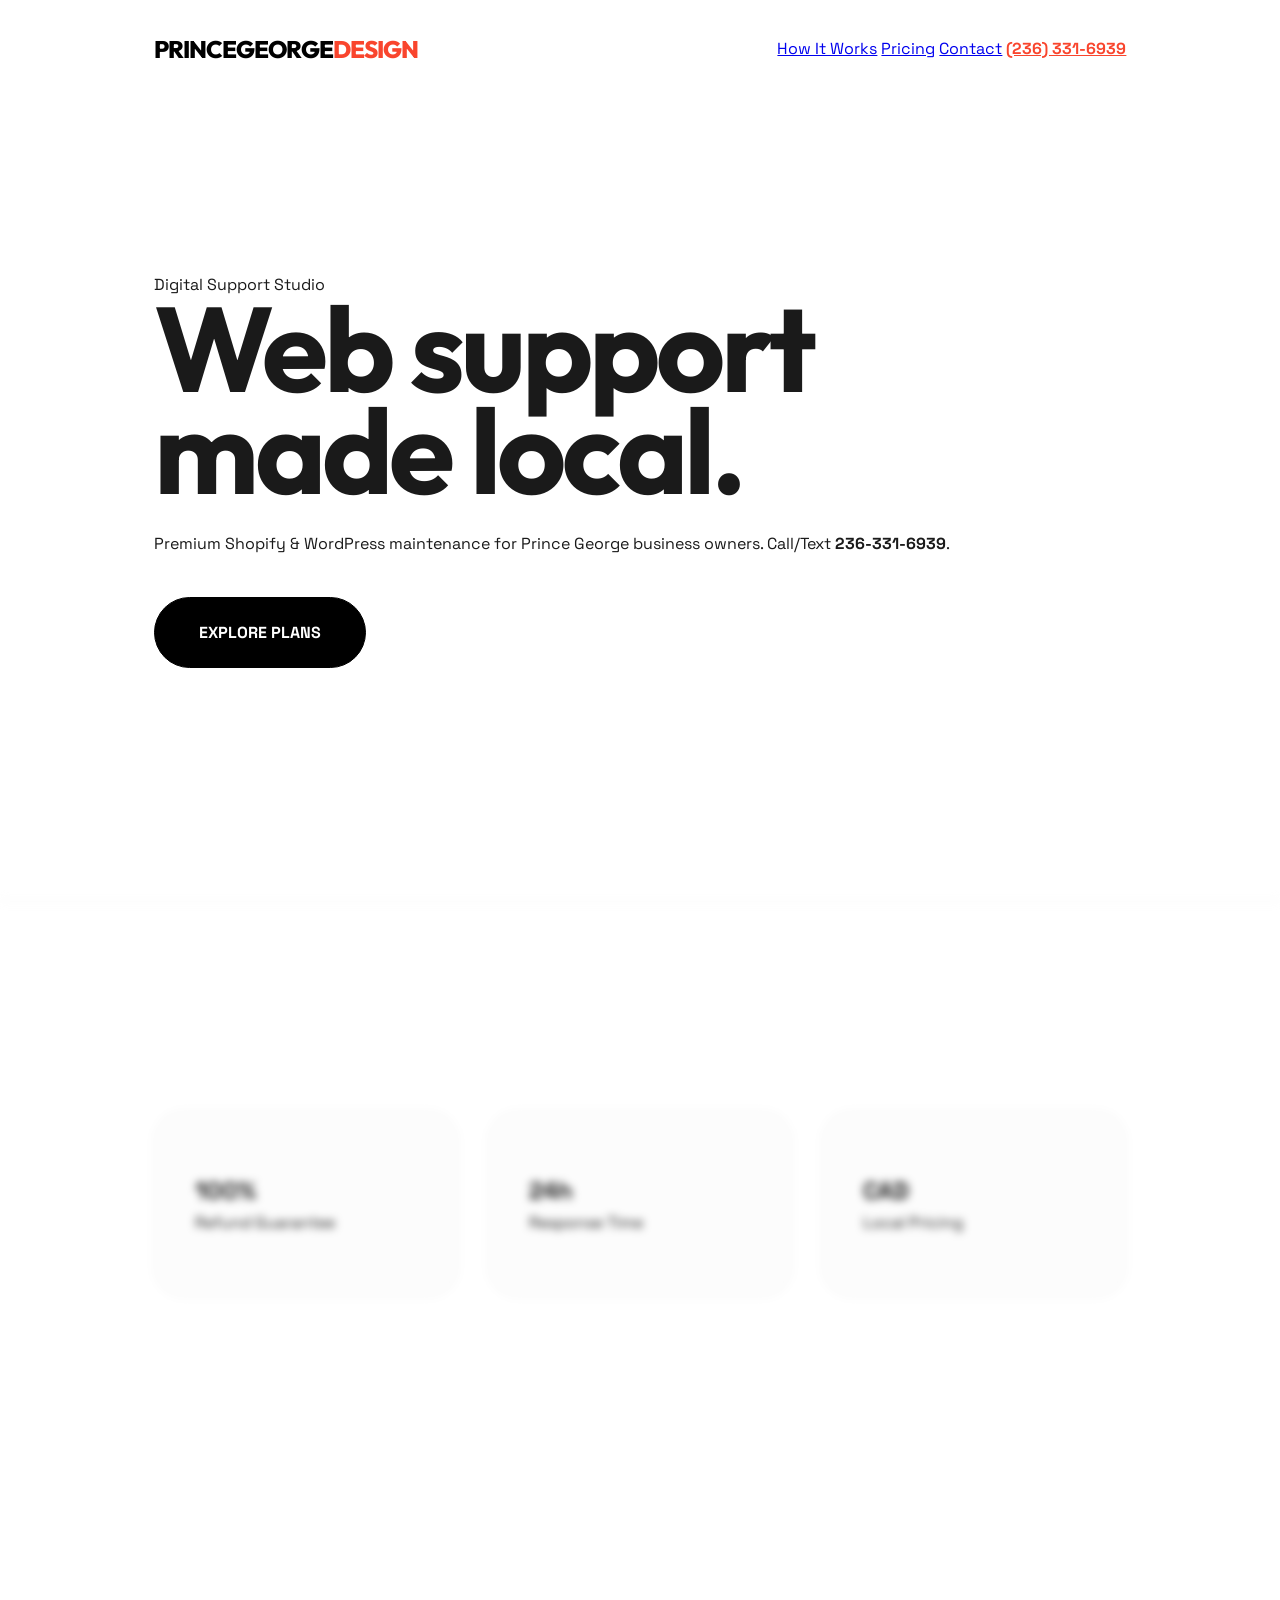
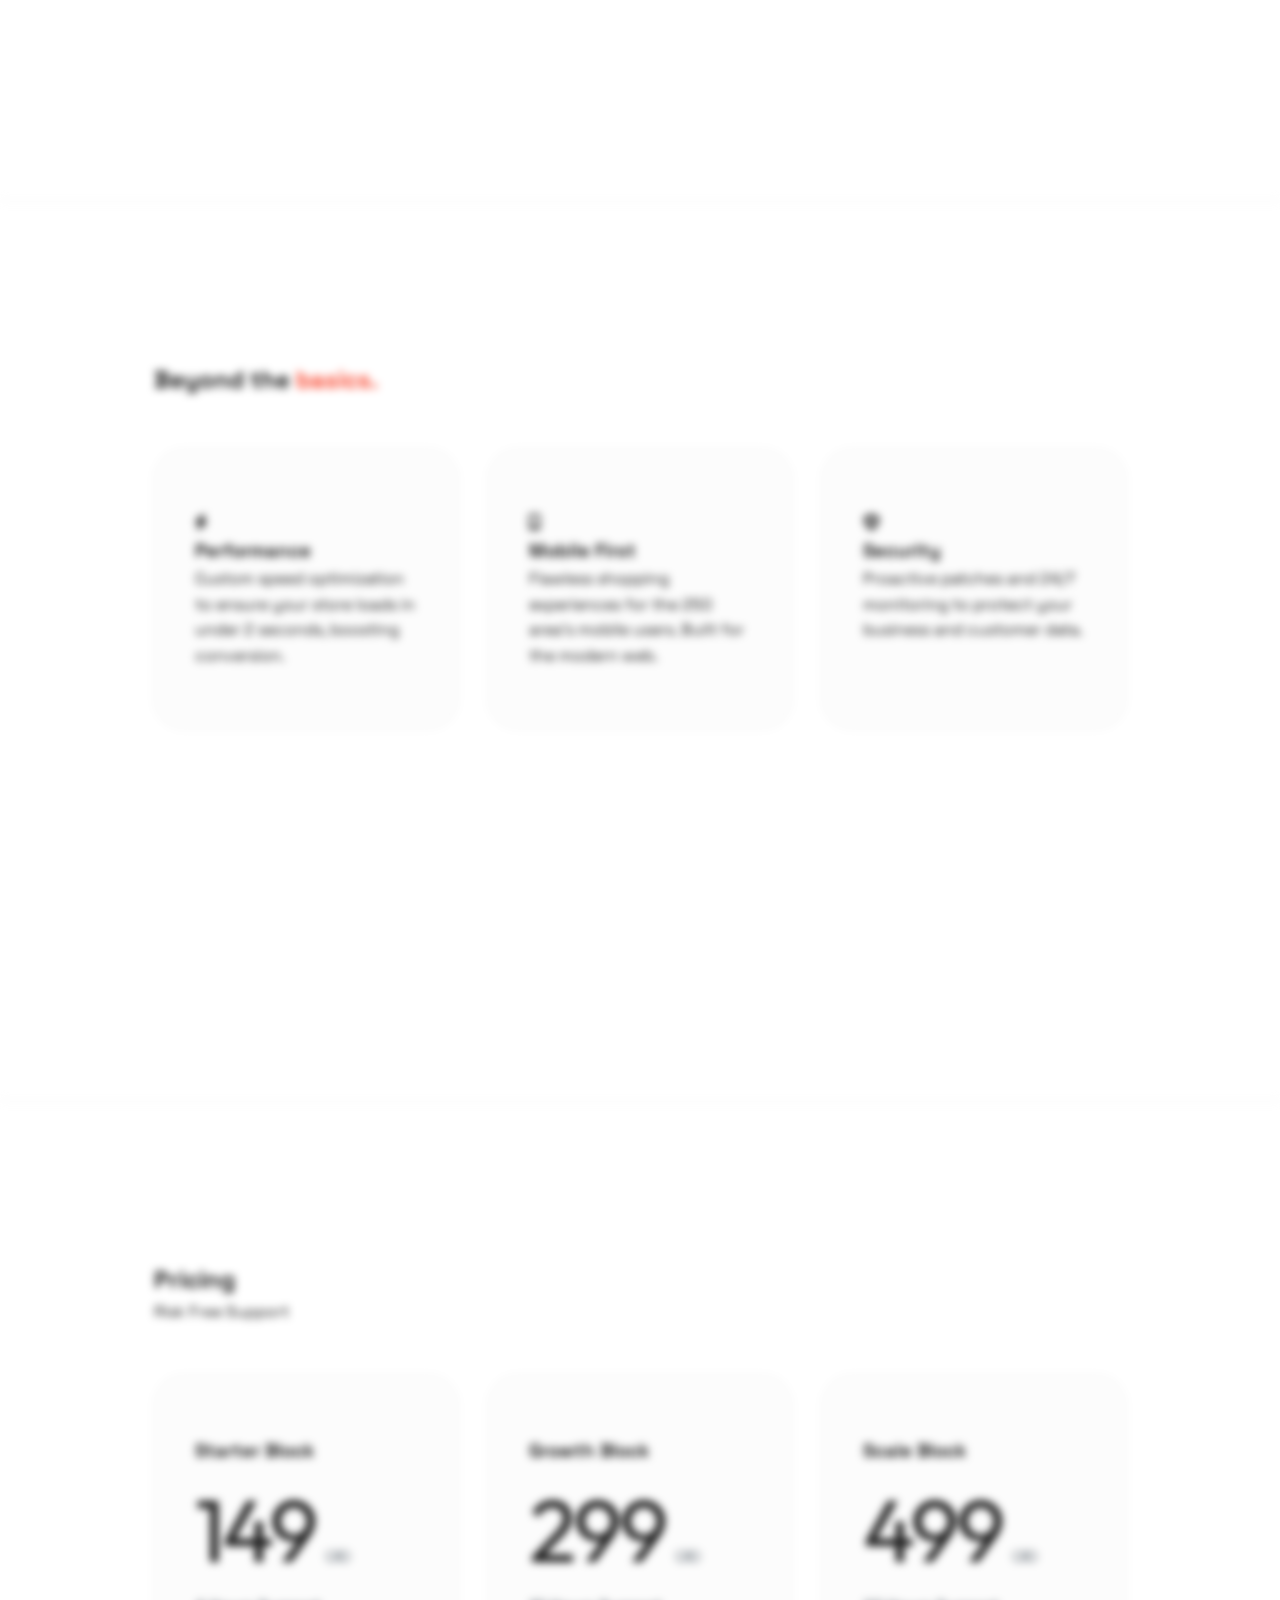
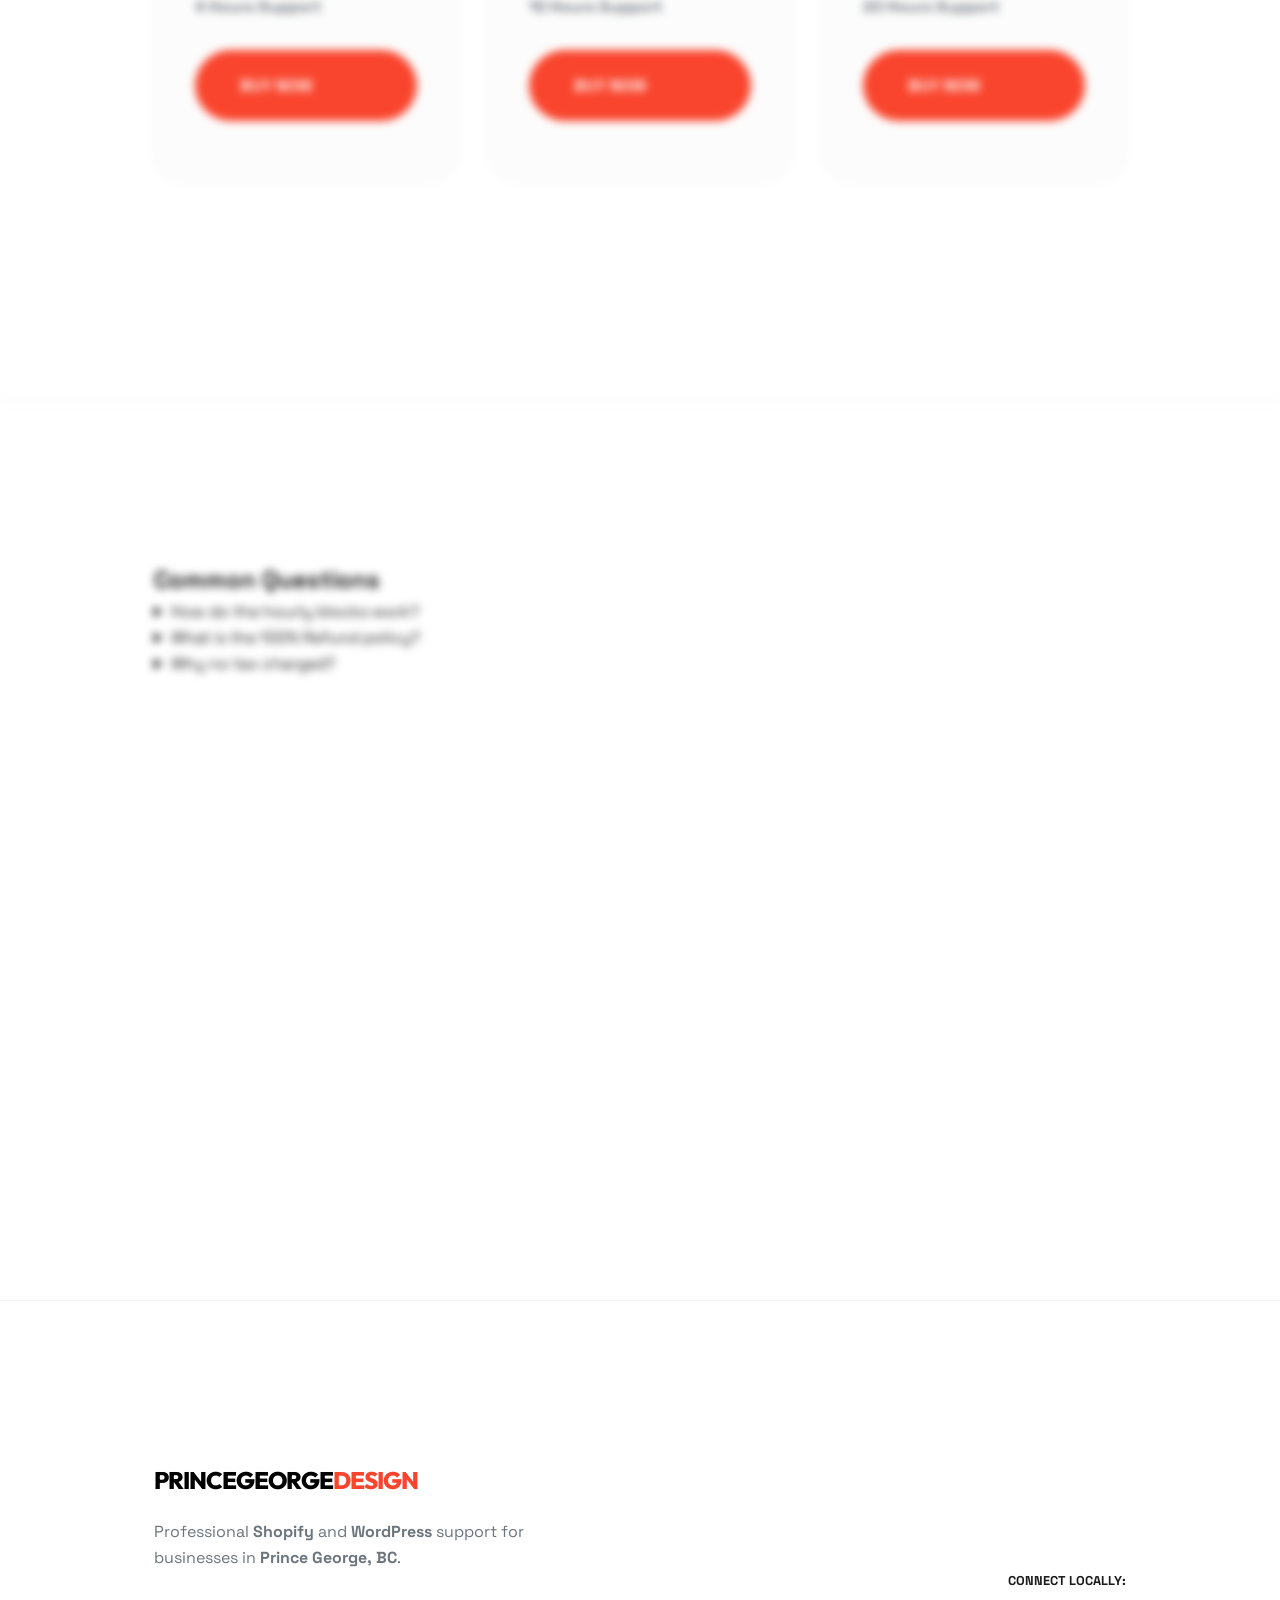
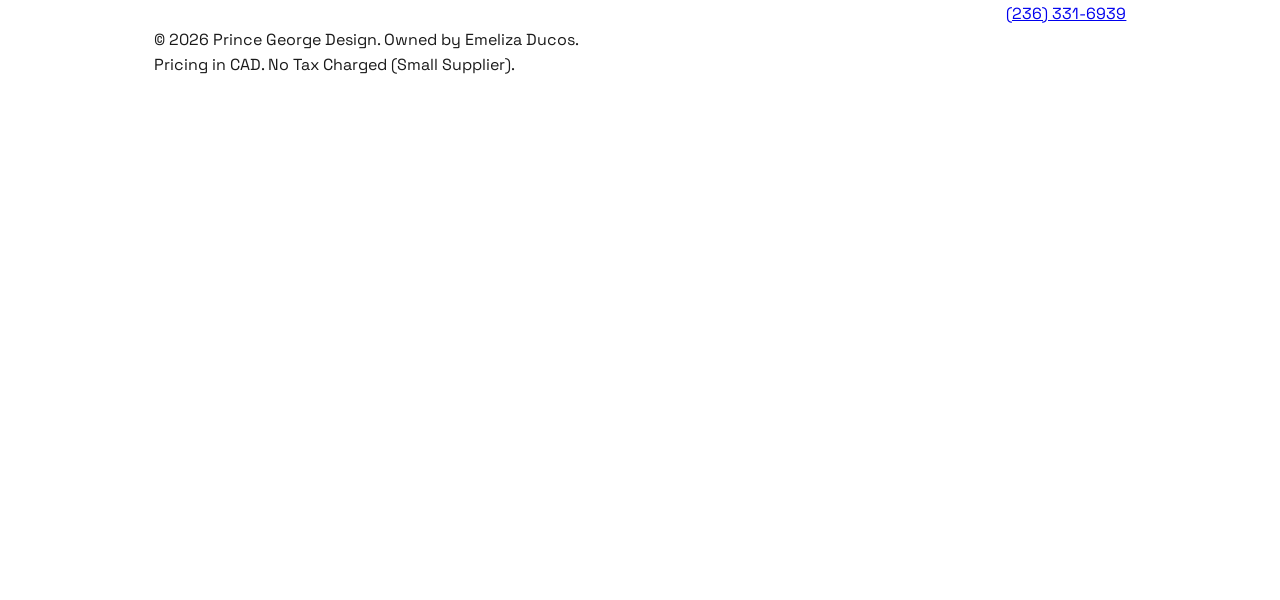
==== commit af992c1e: "Update index.html" ====
--- a/index.html
+++ b/index.html
@@ -2,6 +2,7 @@
 <html lang="en">
 <head>
     <meta charset="UTF-8">
+    <meta name="viewport" content="width=device-width, initial-scale=1.0">
     <title>Prince George Design | Web Support & Shopify Experts BC</title>
     <link rel="icon" type="image/png" href="/PG-icon.png">
     <link href="https://cdnjs.cloudflare.com/ajax/libs/font-awesome/6.0.0/css/all.min.css" rel="stylesheet">
@@ -21,42 +22,122 @@
     </nav>
 
     <header class="hero">
-        <span class="hero-tag reveal">Digital Support Studio</span>
-        <h1 class="reveal">Web support <br>made local.</h1>
-        <p class="reveal">Premium Shopify & WordPress maintenance for Prince George business owners. Call <strong>236-331-6939</strong>.</p>
-        <a href="#pricing" class="btn btn-black reveal">Explore Plans</a>
+        <div class="content-wrapper">
+            <span class="hero-tag">Digital Support Studio</span>
+            <h1>Web support <br>made local.</h1>
+            <p>Premium Shopify & WordPress maintenance for Prince George business owners. Call/Text <strong>236-331-6939</strong>.</p>
+            <div style="margin-top: 40px;">
+                <a href="#pricing" class="btn btn-black">Explore Plans</a>
+            </div>
+        </div>
     </header>
 
-    <div class="stats-grid">
-        <div class="stat-item"><h2>100%</h2><p>Refund Guarantee</p></div>
-        <div class="stat-item"><h2>24h</h2><p>Response Time</p></div>
-        <div class="stat-item"><h2>CAD</h2><p>Local Pricing</p></div>
-    </div>
+    <section id="stats">
+        <div class="stats-grid">
+            <div class="stat-item">
+                <h2>100%</h2>
+                <p>Refund Guarantee</p>
+            </div>
+            <div class="stat-item">
+                <h2>24h</h2>
+                <p>Response Time</p>
+            </div>
+            <div class="stat-item">
+                <h2>CAD</h2>
+                <p>Local Pricing</p>
+            </div>
+        </div>
+    </section>
 
     <section id="capabilities">
-        <h2 class="section-title reveal">Beyond the <span style="color: var(--primary);">basics.</span></h2>
+        <h2 class="section-title">Beyond the <span style="color: var(--primary);">basics.</span></h2>
         <div class="bento-grid">
-            <div class="bento-item"><h3>Performance</h3><p>Custom speed optimization to ensure your store loads in under 2 seconds.</p></div>
-            <div class="bento-item"><h3>Mobile First</h3><p>Flawless shopping experiences for the 250 area's mobile users.</p></div>
-            <div class="bento-item"><h3>Security</h3><p>Proactive patches and 24/7 monitoring to protect your business data.</p></div>
+            <div class="bento-item">
+                <i class="fas fa-bolt"></i>
+                <h3>Performance</h3>
+                <p>Custom speed optimization to ensure your store loads in under 2 seconds, boosting conversion.</p>
+            </div>
+            <div class="bento-item">
+                <i class="fas fa-mobile-alt"></i>
+                <h3>Mobile First</h3>
+                <p>Flawless shopping experiences for the 250 area's mobile users. Built for the modern web.</p>
+            </div>
+            <div class="bento-item">
+                <i class="fas fa-shield-virus"></i>
+                <h3>Security</h3>
+                <p>Proactive patches and 24/7 monitoring to protect your business and customer data.</p>
+            </div>
         </div>
     </section>
 
     <section id="pricing">
-        <div class="pricing-header"><h2 class="section-title reveal">Pricing</h2></div>
+        <div class="pricing-header">
+            <h2 class="section-title" style="margin-bottom: 0;">Pricing</h2>
+            <div class="guarantee-badge">Risk Free Support</div>
+        </div>
         <div class="pricing-grid">
-            <div class="price-card"><h3>Starter</h3><div class="cost">149<span>CAD</span></div><p>4 Hours Block</p><a href="https://shop.princegeorgedesign.com/products/web-graphic-design-maintenance-hourly" class="btn btn-primary">Buy Now</a></div>
-            <div class="price-card"><h3>Growth</h3><div class="cost">299<span>CAD</span></div><p>10 Hours Block</p><a href="https://shop.princegeorgedesign.com/products/web-graphic-design-maintenance-hourly" class="btn btn-primary">Buy Now</a></div>
-            <div class="price-card"><h3>Scale</h3><div class="cost">499<span>CAD</span></div><p>20 Hours Block</p><a href="https://shop.princegeorgedesign.com/products/web-graphic-design-maintenance-hourly" class="btn btn-primary">Buy Now</a></div>
+            <div class="price-card">
+                <h3>Starter Block</h3>
+                <div class="cost">149<span>CAD</span></div>
+                <p style="color: var(--text-dim); font-weight: 700;">4 Hours Support</p>
+                <a href="https://shop.princegeorgedesign.com/products/web-graphic-design-maintenance-hourly" target="_blank" class="btn btn-primary">Buy Now</a>
+            </div>
+            <div class="price-card">
+                <h3>Growth Block</h3>
+                <div class="cost">299<span>CAD</span></div>
+                <p style="color: var(--text-dim); font-weight: 700;">10 Hours Support</p>
+                <a href="https://shop.princegeorgedesign.com/products/web-graphic-design-maintenance-hourly" target="_blank" class="btn btn-primary">Buy Now</a>
+            </div>
+            <div class="price-card">
+                <h3>Scale Block</h3>
+                <div class="cost">499<span>CAD</span></div>
+                <p style="color: var(--text-dim); font-weight: 700;">20 Hours Support</p>
+                <a href="https://shop.princegeorgedesign.com/products/web-graphic-design-maintenance-hourly" target="_blank" class="btn btn-primary">Buy Now</a>
+            </div>
+        </div>
+    </section>
+
+    <section id="faq">
+        <h2 class="section-title">Common Questions</h2>
+        <div class="faq-container">
+            <details>
+                <summary>How do the hourly blocks work?</summary>
+                <div class="faq-content">
+                    <p>Think of it as a bank of time. You purchase a block, and we deduct time in 15-minute increments as we complete your tasks. Simple, honest, and transparent.</p>
+                </div>
+            </details>
+            <details>
+                <summary>What is the 100% Refund policy?</summary>
+                <div class="faq-content">
+                    <p>If you aren't satisfied with our work on your first block, we refund the remaining balance immediately. No questions asked.</p>
+                </div>
+            </details>
+            <details>
+                <summary>Why no tax charged?</summary>
+                <div class="faq-content">
+                    <p>As a CRA Small Supplier, Prince George Design isn't required to charge GST/PST, saving you an immediate 12% compared to agencies.</p>
+                </div>
+            </details>
         </div>
     </section>
 
     <footer>
         <div class="footer-grid">
-            <div><div class="logo">PrinceGeorge<span>Design</span></div></div>
-            <div style="text-align: right;"><a href="tel:2363316939" class="footer-phone">(236) 331-6939</a></div>
+            <div>
+                <div class="logo">PrinceGeorge<span>Design</span></div>
+                <p style="margin-top: 20px; color: var(--text-dim); max-width: 400px;">
+                    Professional <strong>Shopify</strong> and <strong>WordPress</strong> support for businesses in <strong>Prince George, BC</strong>.
+                </p>
+            </div>
+            <div style="text-align: right;">
+                <p style="font-weight: 700; text-transform: uppercase; font-size: 0.8rem; margin-bottom: 10px;">Connect Locally:</p>
+                <a href="tel:2363316939" class="footer-phone">(236) 331-6939</a>
+            </div>
         </div>
-        <div class="copyright-row"><p>&copy; 2026 Prince George Design. Owned by Emeliza Ducos.</p></div>
+        <div class="copyright-row">
+            <p>&copy; 2026 Prince George Design. Owned by Emeliza Ducos.</p>
+            <p>Pricing in CAD. No Tax Charged (Small Supplier).</p>
+        </div>
     </footer>
 
     <script src="script.js"></script>
--- a/style.css
+++ b/style.css
@@ -1,181 +1,139 @@
-/* --- PRINCE GEORGE DESIGN | HIGH-SPACE STUDIO SYSTEM --- */
+/* --- PRINCE GEORGE DESIGN | REFINED PAGE-TURN SYSTEM --- */
 @import url('https://fonts.googleapis.com/css2?family=Space+Grotesk:wght@300;400;500;700&family=Outfit:wght@800&display=swap');
 
 :root {
     --bg: #ffffff;
     --surface: #fcfcfc;
     --primary: #f9452d; 
-    --primary-light: #fff5f4;
     --text-main: #1a1a1a;
     --text-dim: #6c757d;
-    --border-glass: rgba(0, 0, 0, 0.06);
-    --transition: all 0.8s cubic-bezier(0.23, 1, 0.32, 1);
+    --border-glass: rgba(0, 0, 0, 0.05);
+    --transition: all 1.1s cubic-bezier(0.16, 1, 0.3, 1);
 }
 
-/* --- Base & Reset --- */
+/* --- Base --- */
 * { margin: 0; padding: 0; box-sizing: border-box; }
-html { scroll-behavior: smooth; }
+html { scroll-snap-type: y proximity; background: #000; }
 body { 
     background-color: var(--bg); 
     color: var(--text-main); 
     font-family: 'Space Grotesk', sans-serif; 
-    line-height: 2; 
-    overflow-x: hidden;
+    line-height: 1.6;
+    perspective: 1500px; 
 }
 
-#progressBar { 
-    position: fixed; 
-    top: 0; left: 0; height: 4px; 
-    background: var(--primary); 
-    width: 0%; z-index: 2000; 
+/* --- Refined Hero Spacing --- */
+.hero { 
+    min-height: 100vh;
+    padding: 140px 12% 100px; /* Reduced top space for better visual balance */
+    display: flex;
+    flex-direction: column;
+    justify-content: center;
+    background: #fff;
+    scroll-snap-align: start;
+    transition: var(--transition);
+    transform-origin: center bottom;
+}
+
+.hero h1 { 
+    font-family: 'Outfit', sans-serif; 
+    font-size: clamp(3.5rem, 10vw, 7.5rem); 
+    line-height: 0.85; 
+    letter-spacing: -4px; 
+    margin-bottom: 30px; 
+}
+
+/* --- Section Page Logic --- */
+section, footer {
+    min-height: 100vh;
+    padding: 160px 12%;
+    background: var(--bg);
+    scroll-snap-align: start;
+    transition: var(--transition);
+    transform-origin: center top;
+    position: relative;
+    border-top: 1px solid var(--border-glass);
+}
+
+/* --- Page Turn Effects --- */
+.page-off-screen {
+    transform: rotateX(25deg) scale(0.85) translateY(-100px);
+    opacity: 0;
+    filter: blur(4px);
 }
 
 /* --- Navigation --- */
 nav {
-    padding: 45px 12%; 
+    padding: 30px 12%;
     display: flex;
     justify-content: space-between;
     align-items: center;
-    background: rgba(255, 255, 255, 0.9);
+    background: rgba(255, 255, 255, 0.85);
     backdrop-filter: blur(20px);
-    border-bottom: 1px solid var(--border-glass);
-    position: sticky;
-    top: 0; z-index: 1000;
+    position: fixed;
+    top: 0; width: 100%; z-index: 1000;
 }
 
 .logo { 
     font-family: 'Outfit', sans-serif; 
-    font-size: 1.6rem; 
+    font-size: 1.5rem; 
     text-transform: uppercase; 
+    font-weight: 800; 
     text-decoration: none; 
-    color: var(--text-main); 
-    font-weight: 800; 
+    color: #000; 
     letter-spacing: -1px;
-    transition: var(--transition);
+    transition: 0.4s;
 }
-.logo span { color: var(--primary); transition: var(--transition); display: inline-block; }
 .logo:hover { letter-spacing: 1px; }
-.logo:hover span { transform: scale(1.1) rotate(3deg); }
+.logo span { color: var(--primary); }
 
-.nav-links a { 
-    margin-left: 45px; 
-    text-decoration: none; 
-    color: var(--text-main); 
-    font-weight: 700; 
-    font-size: 0.85rem; 
-    text-transform: uppercase; 
-    transition: var(--transition); 
-}
-.nav-links a:hover { color: var(--primary); }
-
-/* --- Massive Spacing Layout --- */
-section { padding: 240px 12%; }
-
-.section-title { 
-    font-family: 'Outfit'; 
-    font-size: clamp(3rem, 7vw, 5rem); 
-    text-transform: uppercase; 
-    margin-bottom: 120px; 
-    line-height: 0.85; 
-    letter-spacing: -3px; 
-}
-
-/* --- Hero --- */
-.hero { padding: 280px 12% 220px; }
-.hero-tag { 
-    color: var(--primary); 
-    font-size: 0.85rem; 
-    text-transform: uppercase; 
-    letter-spacing: 5px; 
-    font-weight: 700; 
-    margin-bottom: 40px; 
-    display: block; 
-}
-.hero h1 { 
-    font-family: 'Outfit', sans-serif; 
-    font-size: clamp(4rem, 12vw, 9rem); 
-    line-height: 0.8; 
-    letter-spacing: -6px; 
-    margin-bottom: 60px; 
-}
-.hero p { max-width: 750px; font-size: 1.5rem; color: var(--text-dim); margin-bottom: 80px; }
-
-/* --- Locked 3-Column Grids --- */
+/* --- Grids --- */
 .bento-grid, .pricing-grid, .stats-grid { 
     display: grid; 
-    gap: 40px; 
+    gap: 30px; 
+    margin-top: 50px;
 }
 
 @media (min-width: 1024px) {
-    .bento-grid, .pricing-grid, .stats-grid { 
-        grid-template-columns: repeat(3, 1fr) !important; 
-    }
+    .bento-grid, .pricing-grid, .stats-grid { grid-template-columns: repeat(3, 1fr); }
 }
 
-@media (max-width: 1023px) {
-    .bento-grid, .pricing-grid, .stats-grid { 
-        grid-template-columns: 1fr !important; 
-    }
+.stat-item, .bento-item, .price-card { 
+    padding: 60px 40px; 
+    background: var(--surface); 
+    border-radius: 30px; 
+    border: 1px solid var(--border-glass);
+    transition: 0.5s cubic-bezier(0.23, 1, 0.32, 1);
 }
 
-/* --- Shared Item Styling --- */
-.stat-item, .bento-item, .price-card { 
-    padding: 100px 60px; 
-    background: var(--surface);
-    border-radius: 50px;
-    border: 1px solid var(--border-glass);
-    transition: var(--transition);
+.stat-item:hover, .bento-item:hover, .price-card:hover {
+    background: #fff;
+    border-color: var(--primary);
+    transform: translateY(-10px);
+    box-shadow: 0 30px 60px rgba(0,0,0,0.05);
 }
 
-.stat-item:hover, .bento-item:hover, .price-card:hover { 
-    transform: translateY(-15px); 
-    border-color: var(--primary); 
-    background: #fff; 
-    box-shadow: 0 40px 80px rgba(0,0,0,0.08); 
-}
-
-.stat-item h2 { font-size: 6.5rem; font-family: 'Outfit'; line-height: 1; margin-bottom: 15px; letter-spacing: -4px; transition: var(--transition); }
-.stat-item:hover h2 { color: var(--primary); transform: scale(1.05); }
-.stat-item p { color: var(--text-dim); text-transform: uppercase; font-weight: 700; letter-spacing: 2px; font-size: 0.85rem; }
-
-.price-card h3 { font-size: 2rem; text-transform: uppercase; margin-bottom: 40px; font-family: 'Outfit'; }
-.cost { font-size: 7.5rem; font-family: 'Outfit'; letter-spacing: -6px; margin: 40px 0; display: flex; align-items: baseline; line-height: 1; }
-.cost span { font-size: 1.3rem; margin-left: 15px; color: var(--text-dim); }
+.cost { font-size: 5.5rem; font-family: 'Outfit'; letter-spacing: -4px; line-height: 1; margin: 20px 0; display: flex; align-items: baseline;}
+.cost span { font-size: 1rem; margin-left: 10px; color: var(--text-dim); }
 
 /* --- Buttons --- */
 .btn { 
-    padding: 28px 64px; 
+    padding: 22px 44px; 
     border-radius: 100px; 
     font-weight: 700; 
     text-transform: uppercase; 
-    letter-spacing: 2px; 
     text-decoration: none; 
     display: inline-block; 
-    transition: var(--transition); 
-    border: 1px solid var(--text-main); 
-    font-size: 1rem;
-    text-align: center;
+    transition: 0.3s; 
+    border: 1px solid #000; 
 }
-.btn-black { background: var(--text-main); color: #fff; }
-.btn-black:hover { background: transparent; color: var(--text-main); transform: translateY(-8px); }
-.btn-primary { background: var(--primary); color: #fff; border-color: var(--primary); width: 100%; margin-top: 50px; }
-.btn-primary:hover { background: var(--text-main); border-color: var(--text-main); transform: scale(1.03); }
+.btn-black { background: #000; color: #fff; }
+.btn-primary { background: var(--primary); color: #fff; border-color: var(--primary); width: 100%; margin-top: 30px; }
 
-/* --- FAQ --- */
-.faq-container { max-width: 1200px; margin: 0 auto; }
-details { background: var(--surface); margin-bottom: 30px; border-radius: 40px; border: 1px solid var(--border-glass); transition: var(--transition); }
-details:hover { border-color: var(--primary); background: #fff; }
-summary { padding: 50px 70px; font-family: 'Outfit'; font-weight: 700; font-size: 1.6rem; cursor: pointer; display: flex; justify-content: space-between; align-items: center; list-style: none; }
-summary::after { content: '+'; color: var(--primary); font-size: 2rem; transition: var(--transition); }
-details[open] summary::after { transform: rotate(45deg); }
-.faq-content { padding: 0 70px 70px; font-size: 1.3rem; color: var(--text-dim); }
+/* --- Progress --- */
+#progressBar { position: fixed; top: 0; left: 0; height: 4px; background: var(--primary); width: 0%; z-index: 2000; }
 
-/* --- Footer --- */
-footer { padding: 200px 12% 100px; background: var(--surface); border-radius: 100px 100px 0 0; }
-.footer-phone { font-size: clamp(2.5rem, 6vw, 5rem); font-weight: 800; color: var(--primary); text-decoration: none; transition: var(--transition); display: inline-block; }
-.footer-phone:hover { transform: translateX(20px); }
-.copyright-row { margin-top: 140px; padding-top: 60px; border-top: 1px solid var(--border-glass); display: flex; justify-content: space-between; color: var(--text-dim); }
-
-/* --- Animations --- */
-.reveal { opacity: 0; transform: translateY(50px); transition: var(--transition); }
-.reveal.active { opacity: 1; transform: translateY(0); }
+@media (max-width: 768px) {
+    section, .hero { padding: 100px 8%; }
+    h1 { font-size: 3.5rem; }
+}
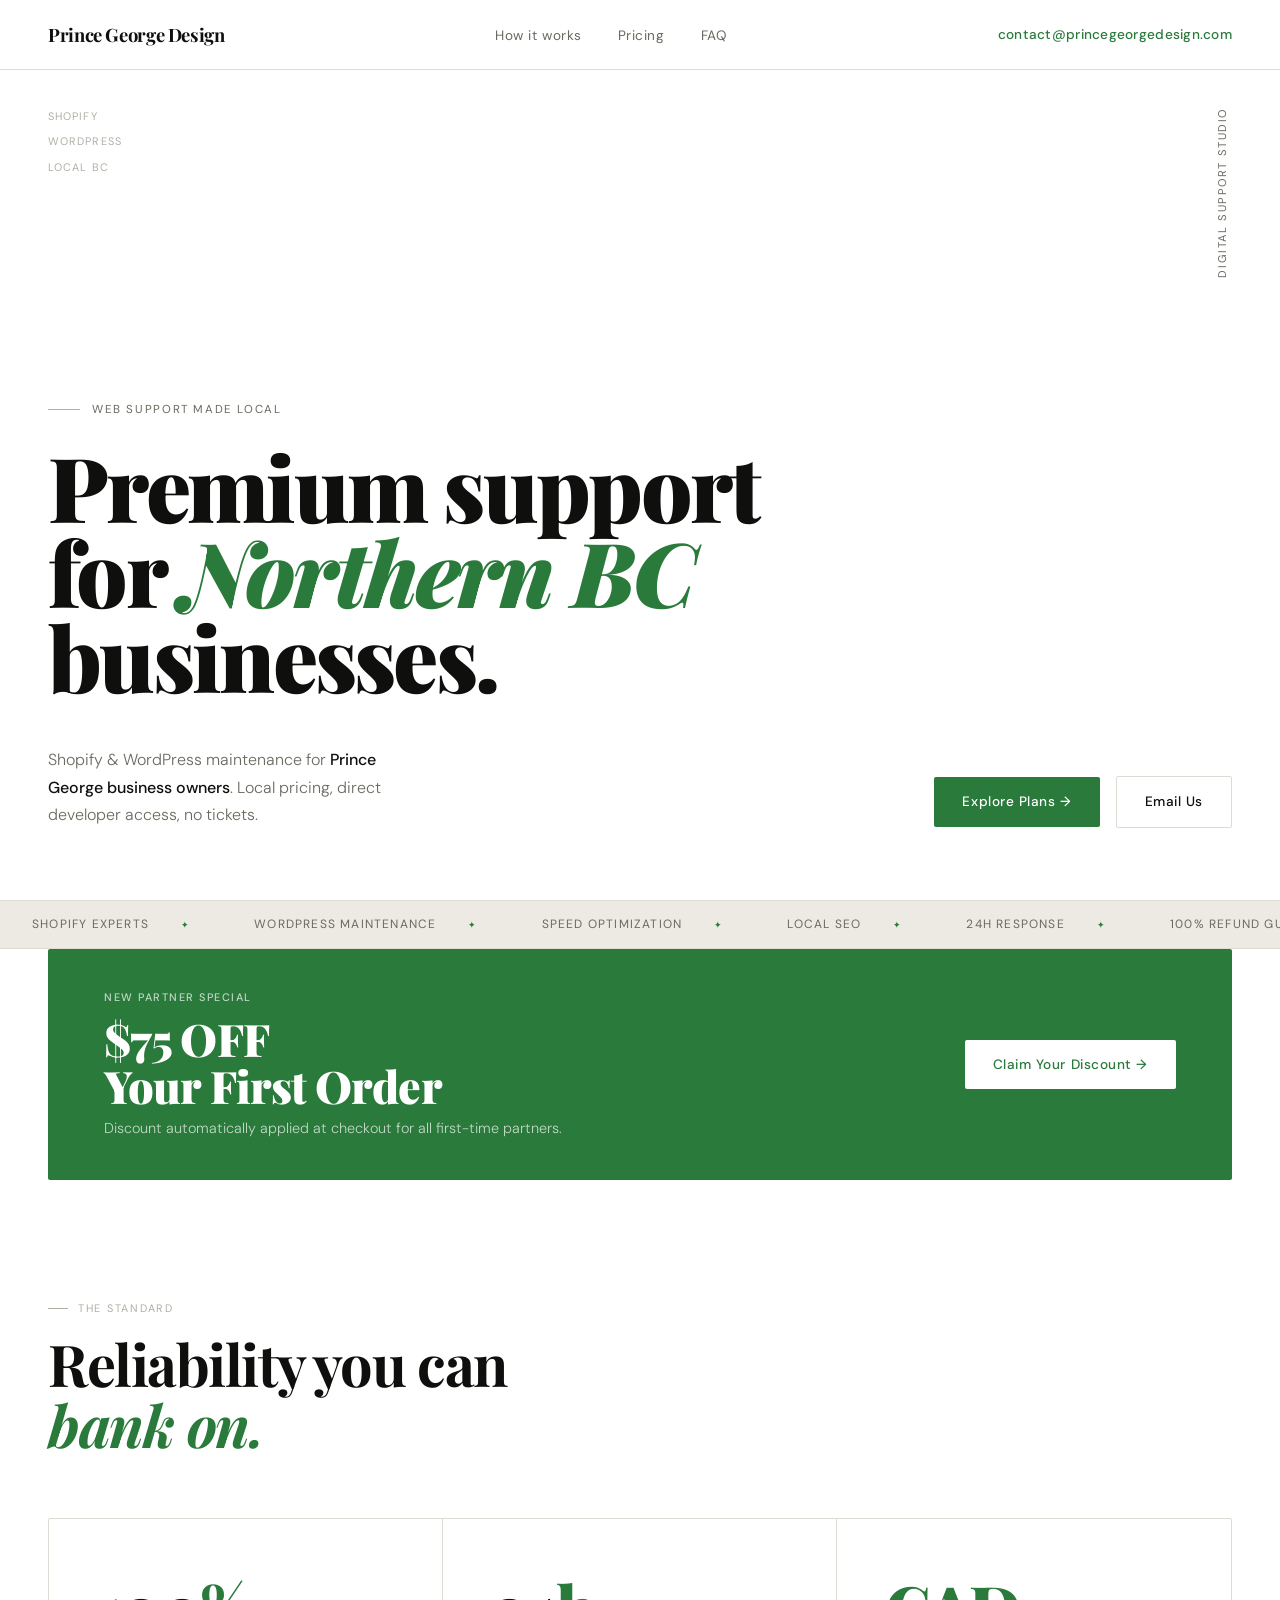
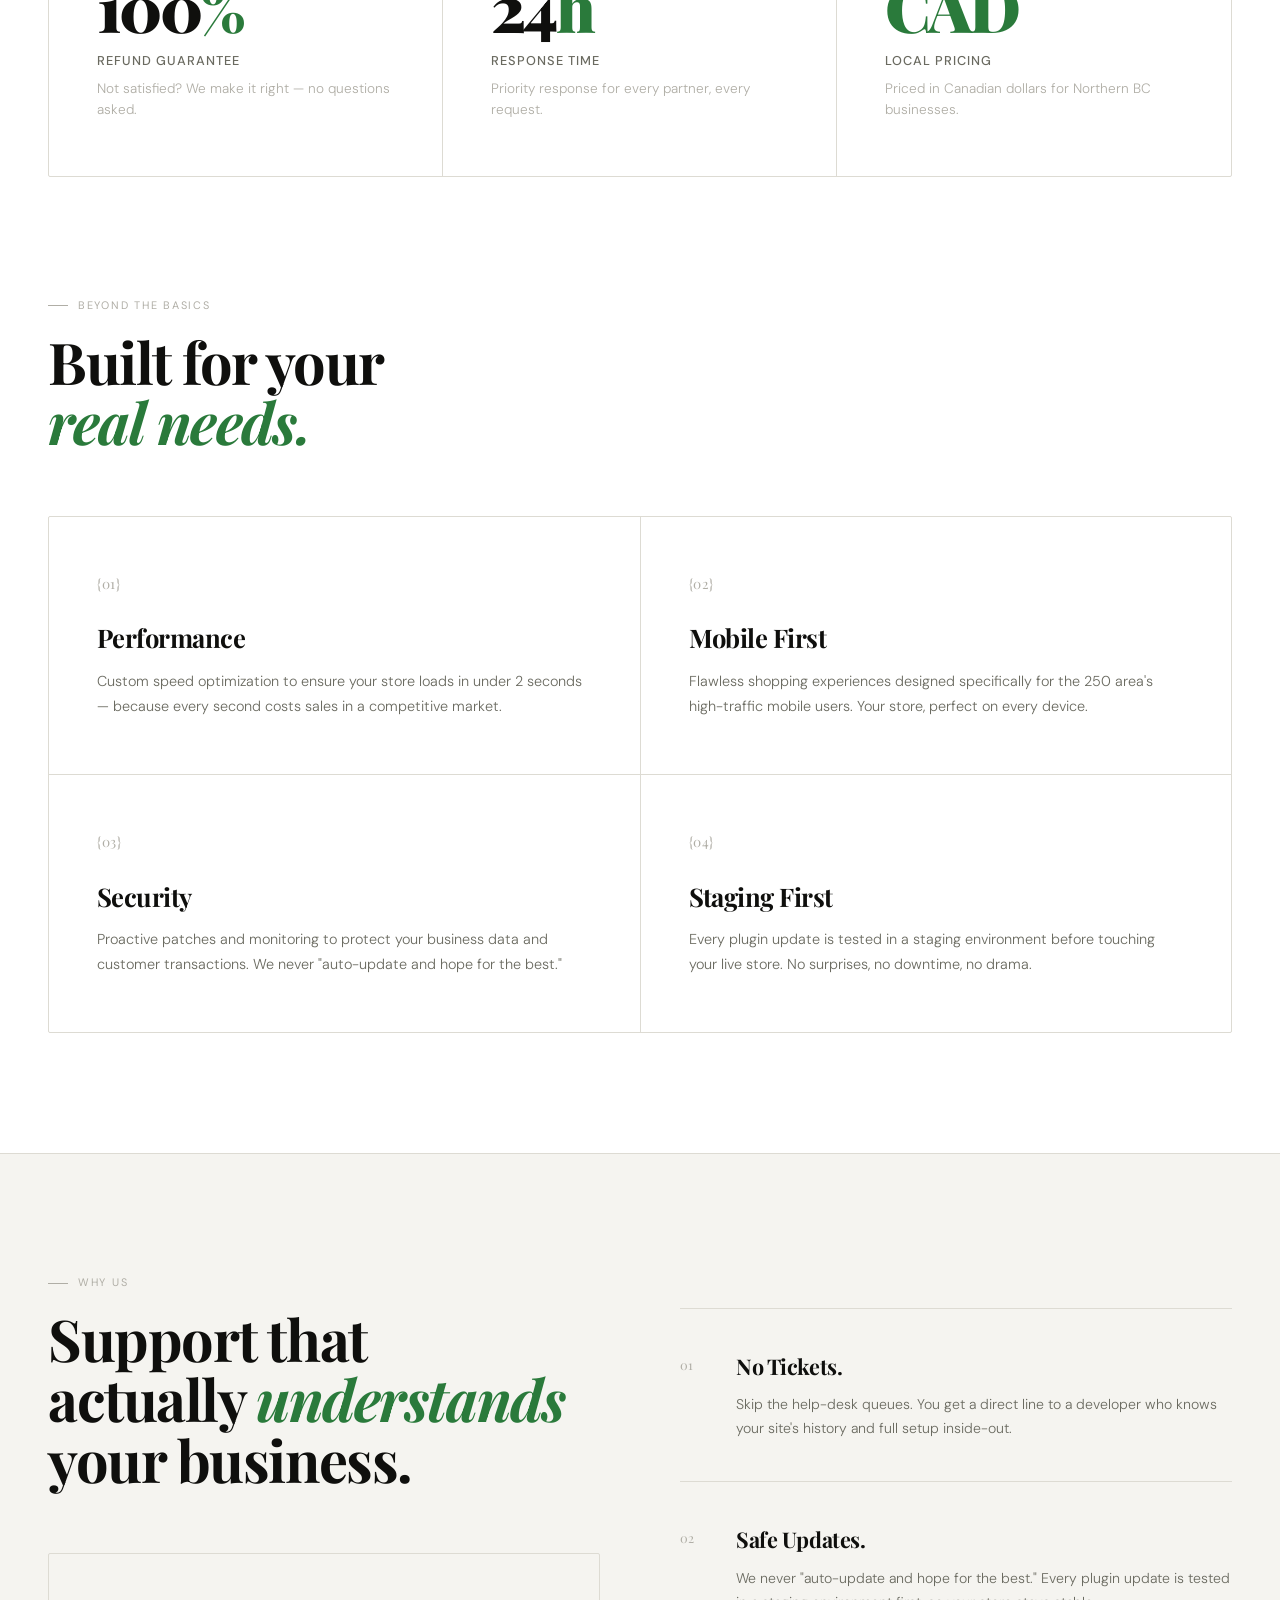
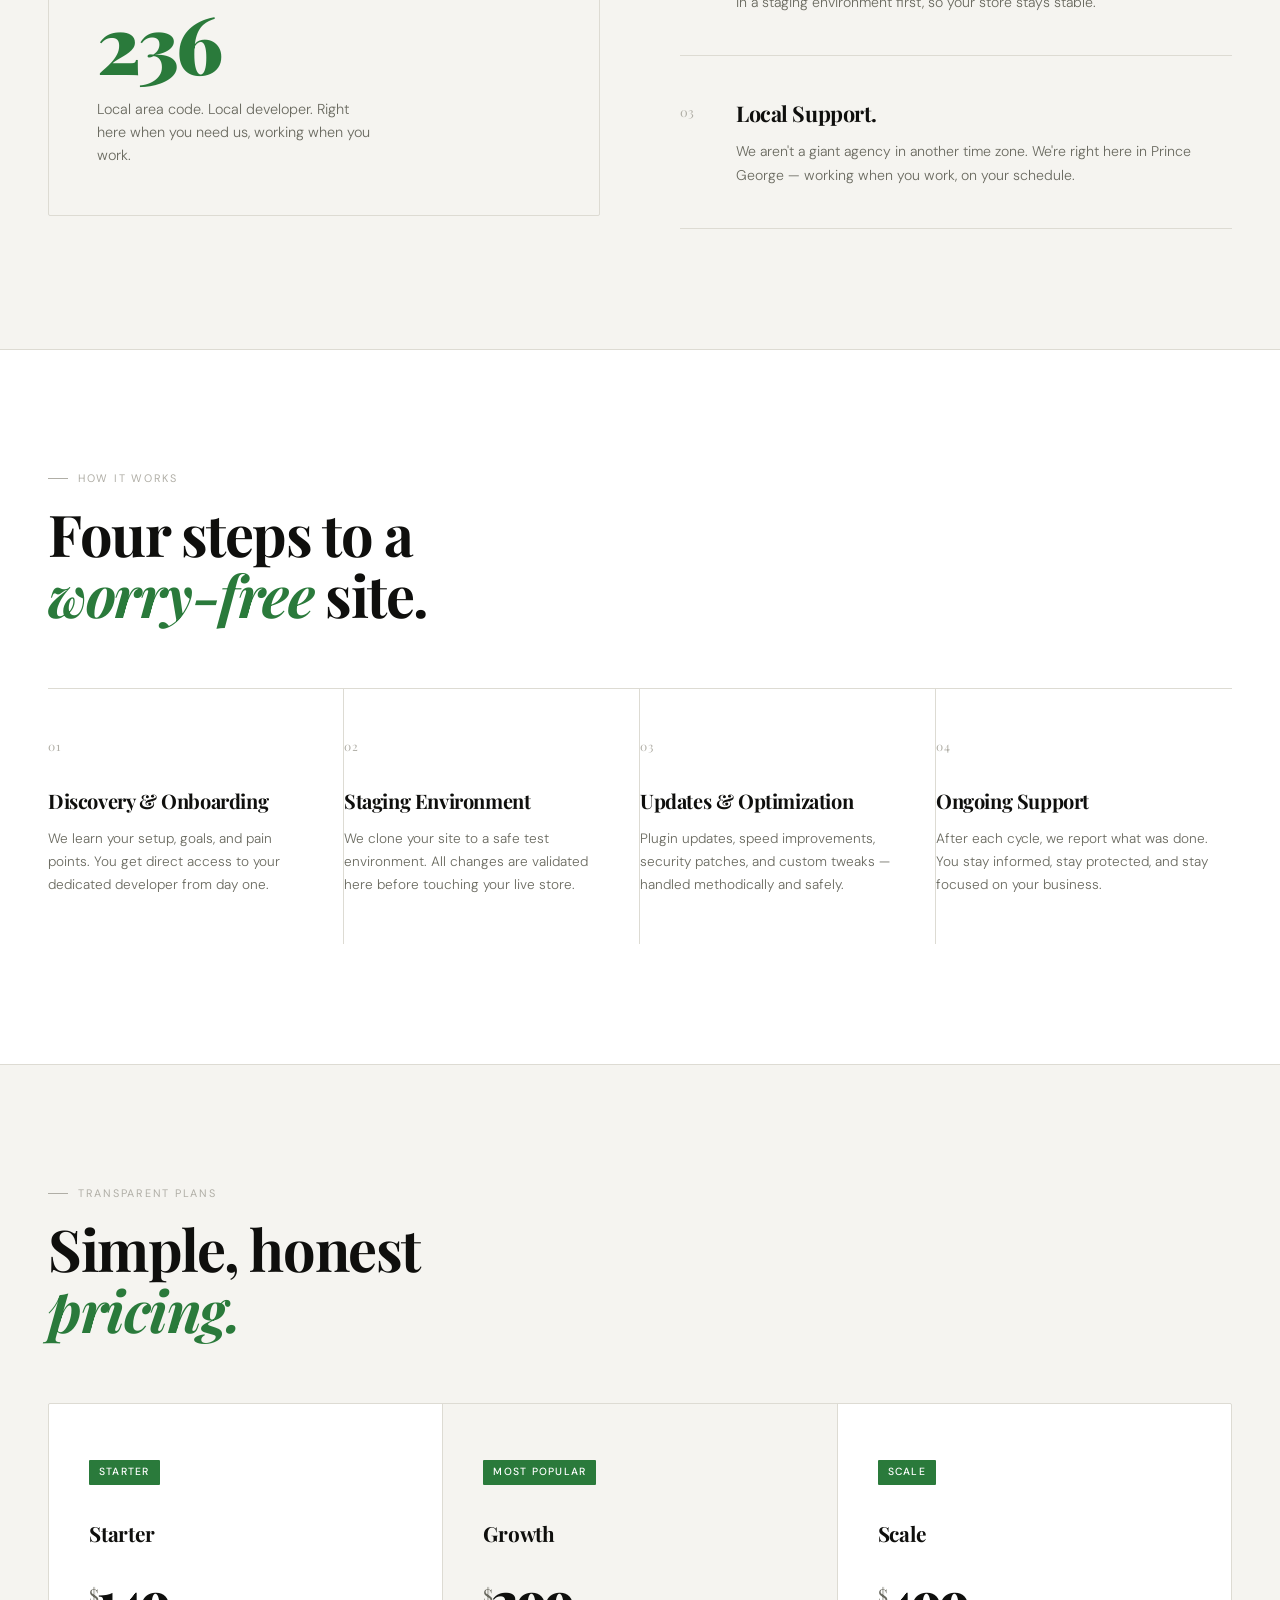
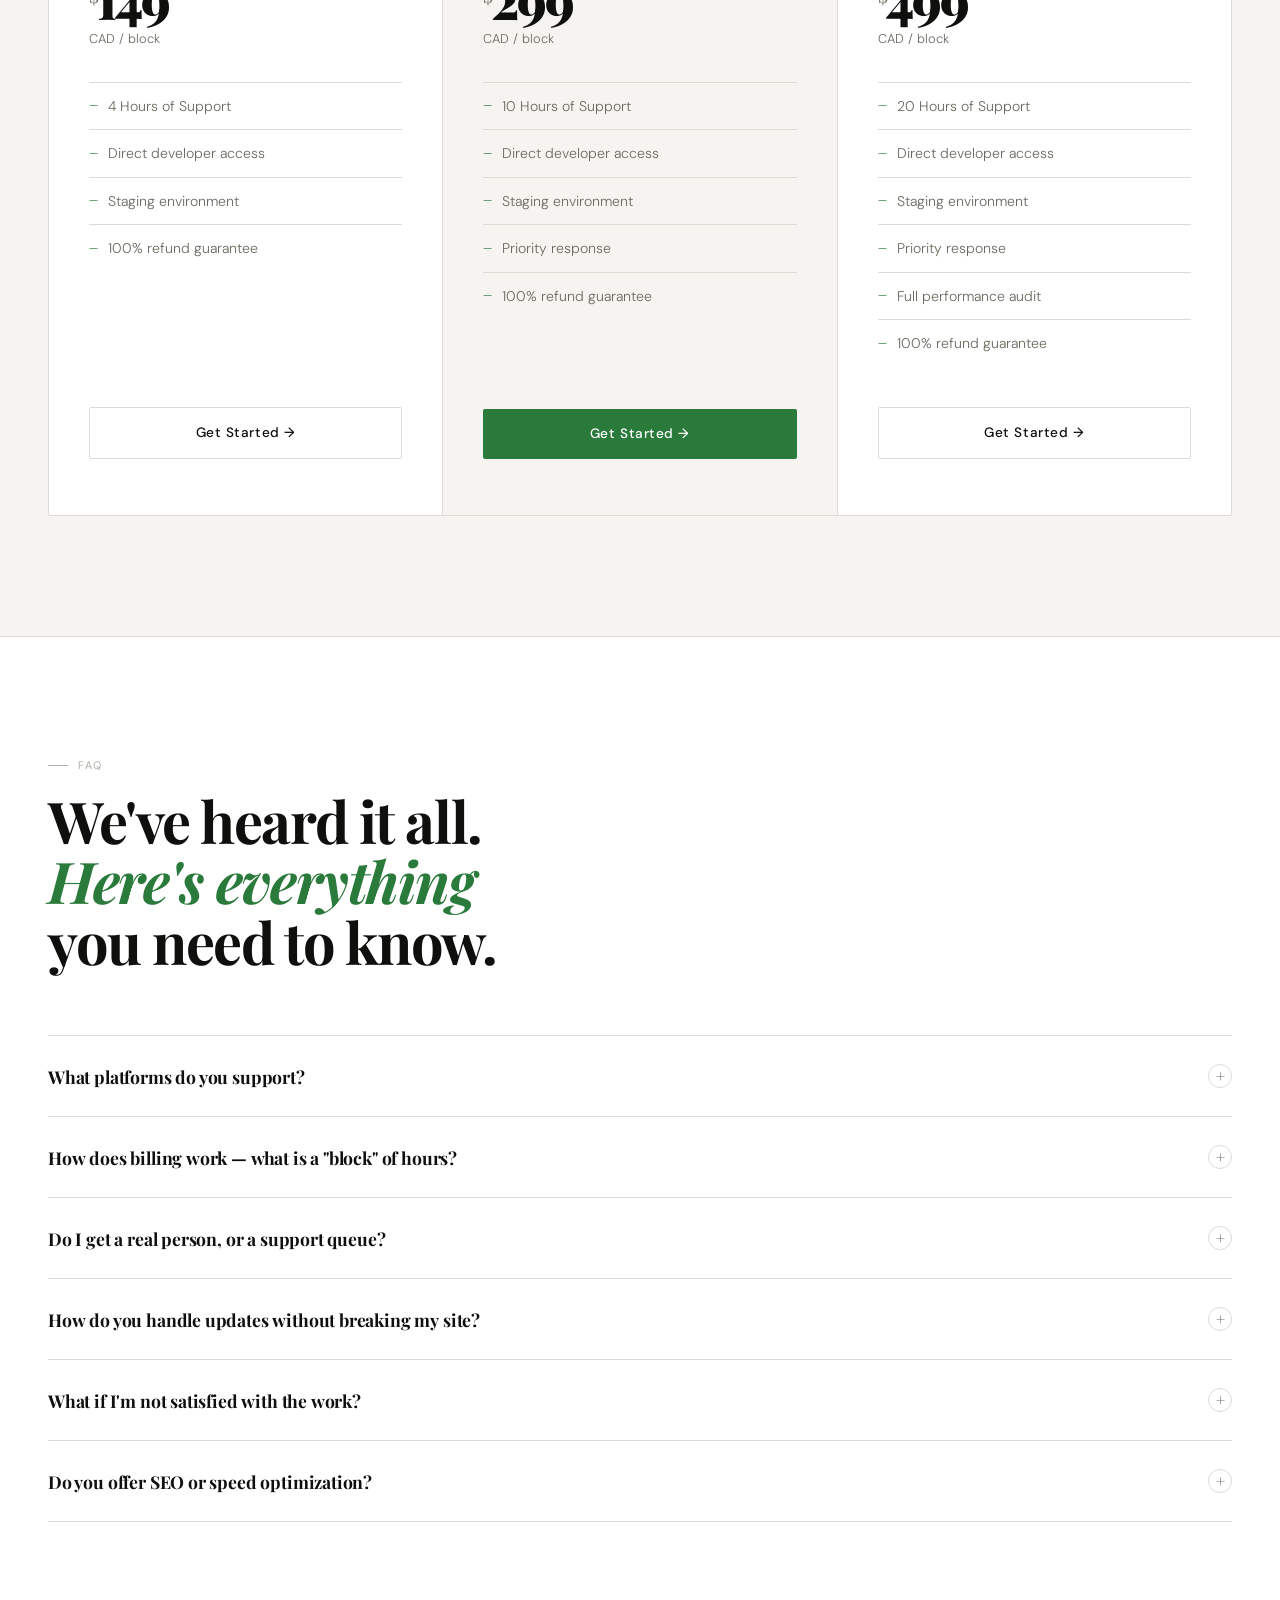
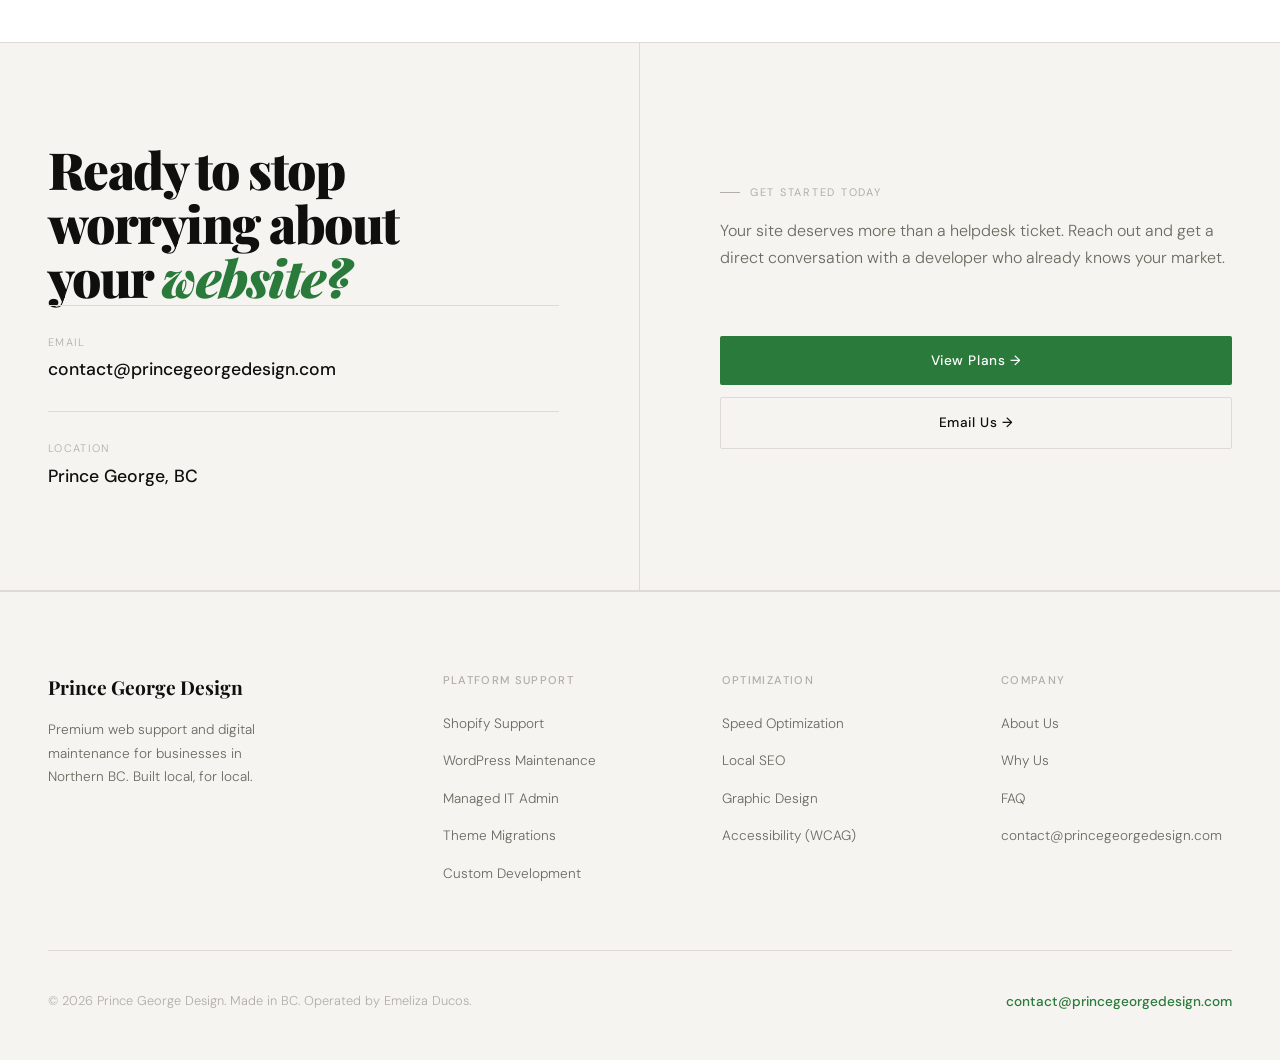
==== commit 3b74fe3e: "Rename home-1.html to index.html" ====
--- a/index.html
+++ b/index.html
@@ -1,145 +1,1284 @@
 <!DOCTYPE html>
 <html lang="en">
 <head>
-    <meta charset="UTF-8">
-    <meta name="viewport" content="width=device-width, initial-scale=1.0">
-    <title>Prince George Design | Web Support & Shopify Experts BC</title>
-    <link rel="icon" type="image/png" href="/PG-icon.png">
-    <link href="https://cdnjs.cloudflare.com/ajax/libs/font-awesome/6.0.0/css/all.min.css" rel="stylesheet">
-    <link rel="stylesheet" href="style.css">
+<meta charset="UTF-8">
+<meta name="viewport" content="width=device-width, initial-scale=1.0">
+<title>Prince George Design | Web Support & Shopify Experts</title>
+<link rel="preconnect" href="https://fonts.googleapis.com">
+<link rel="preconnect" href="https://fonts.gstatic.com" crossorigin>
+<link href="https://fonts.googleapis.com/css2?family=Playfair+Display:ital,wght@0,400;0,700;0,900;1,400;1,700&family=DM+Sans:wght@300;400;500&display=swap" rel="stylesheet">
+<style>
+  *, *::before, *::after { box-sizing: border-box; margin: 0; padding: 0; }
+
+  :root {
+    --bg: #ffffff;
+    --bg2: #f5f4f0;
+    --bg3: #eceae3;
+    --surface: #e8e6de;
+    --border: #dddbd3;
+    --accent: #2a7a3b;
+    --accent2: #1a4a26;
+    --text: #0f0f0d;
+    --text-muted: #6a6a60;
+    --text-dim: #b0aea6;
+    --serif: 'Playfair Display', Georgia, serif;
+    --sans: 'DM Sans', sans-serif;
+  }
+
+  html { scroll-behavior: smooth; }
+
+  body {
+    background: var(--bg);
+    color: var(--text);
+    font-family: var(--sans);
+    font-weight: 300;
+    line-height: 1.6;
+    overflow-x: hidden;
+  }
+
+  /* ── NAV ── */
+  nav {
+    position: fixed;
+    top: 0; left: 0; right: 0;
+    z-index: 100;
+    display: flex;
+    align-items: center;
+    justify-content: space-between;
+    padding: 20px 48px;
+    background: rgba(255,255,255,0.92);
+    backdrop-filter: blur(16px);
+    border-bottom: 1px solid var(--border);
+    transition: padding 0.3s;
+  }
+  nav.scrolled { padding: 14px 48px; }
+
+  .nav-logo {
+    font-family: var(--serif);
+    font-size: 1.15rem;
+    font-weight: 700;
+    letter-spacing: -0.02em;
+    color: var(--text);
+    text-decoration: none;
+  }
+  .nav-logo span { color: var(--accent); }
+  .nav-logo { color: var(--text); }
+
+  .nav-links {
+    display: flex;
+    gap: 36px;
+    list-style: none;
+  }
+  .nav-links a {
+    color: var(--text-muted);
+    text-decoration: none;
+    font-size: 0.85rem;
+    font-weight: 400;
+    letter-spacing: 0.04em;
+    transition: color 0.2s;
+  }
+  .nav-links a:hover { color: var(--text); }
+
+  .nav-phone {
+    font-size: 0.85rem;
+    font-weight: 500;
+    color: var(--accent);
+    text-decoration: none;
+    letter-spacing: 0.02em;
+    transition: opacity 0.2s;
+  }
+  .nav-phone:hover { opacity: 0.75; }
+
+  /* Hamburger */
+  .hamburger {
+    display: none;
+    flex-direction: column;
+    gap: 5px;
+    cursor: pointer;
+    padding: 4px;
+    background: none;
+    border: none;
+  }
+  .hamburger span {
+    display: block;
+    width: 24px;
+    height: 1.5px;
+    background: var(--text);
+    transition: all 0.3s;
+
+  }
+  .hamburger.open span:nth-child(1) { transform: translateY(6.5px) rotate(45deg); }
+  .hamburger.open span:nth-child(2) { opacity: 0; }
+  .hamburger.open span:nth-child(3) { transform: translateY(-6.5px) rotate(-45deg); }
+
+  /* Mobile nav drawer */
+  .mobile-nav {
+    display: none;
+    position: fixed;
+    top: 0; left: 0; right: 0; bottom: 0;
+    background: #ffffff;
+    z-index: 99;
+    flex-direction: column;
+    justify-content: center;
+    align-items: center;
+    gap: 40px;
+    padding: 80px 40px 40px;
+    transform: translateX(100%);
+    transition: transform 0.4s cubic-bezier(0.4,0,0.2,1);
+  }
+  .mobile-nav.open { transform: translateX(0); }
+  .mobile-nav a {
+    font-family: var(--serif);
+    font-size: 2.2rem;
+    font-weight: 700;
+    color: var(--text);
+    text-decoration: none;
+    letter-spacing: -0.02em;
+    transition: color 0.2s;
+  }
+  .mobile-nav a:hover { color: var(--accent); }
+  .mobile-nav .mob-phone {
+    font-family: var(--sans);
+    font-size: 1rem;
+    font-weight: 500;
+    color: var(--accent);
+    letter-spacing: 0.02em;
+    margin-top: 16px;
+    text-decoration: none;
+  }
+
+  /* ── HERO ── */
+  .hero {
+    min-height: 100svh;
+    display: flex;
+    flex-direction: column;
+    justify-content: flex-end;
+    padding: 0 48px 72px;
+    position: relative;
+    overflow: hidden;
+    padding-top: 100px;
+  }
+
+  .hero-tag {
+    position: absolute;
+    top: 108px;
+    right: 48px;
+    font-size: 0.7rem;
+    font-weight: 400;
+    letter-spacing: 0.14em;
+    text-transform: uppercase;
+    color: var(--text-muted);
+    writing-mode: vertical-rl;
+    transform: rotate(180deg);
+  }
+
+  .hero-scroll-tags {
+    position: absolute;
+    top: 108px;
+    left: 48px;
+    display: flex;
+    flex-direction: column;
+    gap: 8px;
+  }
+  .hero-scroll-tag {
+    font-size: 0.68rem;
+    letter-spacing: 0.1em;
+    text-transform: uppercase;
+    color: var(--text-dim);
+    font-weight: 400;
+  }
+
+  .hero-eyebrow {
+    font-size: 0.72rem;
+    font-weight: 400;
+    letter-spacing: 0.14em;
+    text-transform: uppercase;
+    color: var(--text-muted);
+    margin-bottom: 24px;
+    display: flex;
+    align-items: center;
+    gap: 12px;
+  }
+  .hero-eyebrow::before {
+    content: '';
+    display: block;
+    width: 32px;
+    height: 1px;
+    background: var(--text-dim);
+  }
+
+  .hero h1 {
+    font-family: var(--serif);
+    font-size: clamp(3rem, 7vw, 7rem);
+    font-weight: 900;
+    line-height: 0.95;
+    letter-spacing: -0.03em;
+    margin-bottom: 48px;
+    max-width: 900px;
+  }
+  .hero h1 em {
+    font-style: italic;
+    color: var(--accent);
+  }
+
+  .hero-bottom {
+    display: flex;
+    align-items: flex-end;
+    justify-content: space-between;
+    gap: 24px;
+    flex-wrap: wrap;
+  }
+  .hero-desc {
+    font-size: 1rem;
+    color: var(--text-muted);
+    max-width: 340px;
+    line-height: 1.7;
+  }
+  .hero-desc strong { color: var(--text); font-weight: 500; }
+
+  .hero-actions { display: flex; gap: 16px; align-items: center; flex-wrap: wrap; }
+
+  /* Buttons */
+  .btn {
+    display: inline-flex;
+    align-items: center;
+    gap: 8px;
+    padding: 14px 28px;
+    font-family: var(--sans);
+    font-size: 0.85rem;
+    font-weight: 500;
+    letter-spacing: 0.04em;
+    text-decoration: none;
+    border-radius: 2px;
+    transition: all 0.25s;
+    cursor: pointer;
+    border: none;
+  }
+  .btn-accent {
+    background: var(--accent);
+    color: #ffffff;
+  }
+  .btn-accent:hover { background: #236832; transform: translateY(-2px); }
+  .btn-outline {
+    background: transparent;
+    color: var(--text);
+    border: 1px solid var(--border);
+  }
+  .btn-outline:hover { border-color: var(--text-muted); background: var(--surface); }
+
+  /* ── TICKER ── */
+  .ticker {
+    border-top: 1px solid var(--border);
+    border-bottom: 1px solid var(--border);
+    overflow: hidden;
+    padding: 14px 0;
+    background: var(--bg3);
+  }
+  .ticker-track {
+    display: flex;
+    gap: 0;
+    width: max-content;
+    animation: ticker 28s linear infinite;
+  }
+  @keyframes ticker {
+    0% { transform: translateX(0); }
+    100% { transform: translateX(-50%); }
+  }
+  .ticker-item {
+    font-size: 0.75rem;
+    font-weight: 400;
+    letter-spacing: 0.1em;
+    text-transform: uppercase;
+    color: var(--text-muted);
+    white-space: nowrap;
+    padding: 0 32px;
+    display: flex;
+    align-items: center;
+    gap: 32px;
+  }
+  .ticker-item::after {
+    content: '✦';
+    color: var(--accent);
+    font-size: 0.55rem;
+  }
+
+  /* ── SECTION STRUCTURE ── */
+  section { padding: 120px 48px; }
+  .section-label {
+    font-size: 0.68rem;
+    font-weight: 400;
+    letter-spacing: 0.16em;
+    text-transform: uppercase;
+    color: var(--text-dim);
+    margin-bottom: 16px;
+    display: flex;
+    align-items: center;
+    gap: 10px;
+  }
+  .section-label::before {
+    content: '';
+    display: block;
+    width: 20px;
+    height: 1px;
+    background: var(--text-dim);
+  }
+
+  .section-heading {
+    font-family: var(--serif);
+    font-size: clamp(2.4rem, 4.5vw, 4rem);
+    font-weight: 700;
+    line-height: 1.05;
+    letter-spacing: -0.025em;
+    margin-bottom: 64px;
+  }
+  .section-heading em {
+    font-style: italic;
+    color: var(--accent);
+  }
+
+  /* ── PROMO BANNER ── */
+  .promo-banner {
+    margin: 0 48px;
+    background: var(--accent);
+    border-radius: 2px;
+    padding: 40px 56px;
+    display: flex;
+    align-items: center;
+    justify-content: space-between;
+    gap: 24px;
+    flex-wrap: wrap;
+  }
+  .promo-banner-left {}
+  .promo-label {
+    font-size: 0.68rem;
+    font-weight: 500;
+    letter-spacing: 0.14em;
+    text-transform: uppercase;
+    color: rgba(255,255,255,0.7);
+    margin-bottom: 8px;
+  }
+  .promo-banner h2 {
+    font-family: var(--serif);
+    font-size: clamp(1.8rem, 3.5vw, 2.8rem);
+    font-weight: 900;
+    letter-spacing: -0.02em;
+    color: #ffffff;
+    line-height: 1.05;
+  }
+  .promo-banner p {
+    font-size: 0.9rem;
+    color: rgba(255,255,255,0.7);
+    margin-top: 8px;
+  }
+  .btn-dark {
+    background: #ffffff;
+    color: var(--accent);
+    padding: 14px 28px;
+    font-size: 0.85rem;
+    font-weight: 500;
+    letter-spacing: 0.04em;
+    text-decoration: none;
+    border-radius: 2px;
+    display: inline-block;
+    transition: all 0.25s;
+    white-space: nowrap;
+  }
+  .btn-dark:hover { background: #f0f0f0; transform: translateY(-2px); }
+
+  /* ── STATS ── */
+  .stats-grid {
+    display: grid;
+    grid-template-columns: repeat(3, 1fr);
+    border: 1px solid var(--border);
+    border-radius: 2px;
+    overflow: hidden;
+  }
+  .stat-item {
+    padding: 56px 48px;
+    border-right: 1px solid var(--border);
+    position: relative;
+  }
+  .stat-item:last-child { border-right: none; }
+  .stat-number {
+    font-family: var(--serif);
+    font-size: clamp(3rem, 5vw, 5rem);
+    font-weight: 900;
+    letter-spacing: -0.04em;
+    line-height: 1;
+    color: var(--text);
+    margin-bottom: 12px;
+  }
+  .stat-number span { color: var(--accent); }
+  .stat-number { color: var(--text); }
+  .stat-label {
+    font-size: 0.8rem;
+    font-weight: 500;
+    letter-spacing: 0.08em;
+    text-transform: uppercase;
+    color: var(--text-muted);
+  }
+  .stat-desc {
+    font-size: 0.85rem;
+    color: var(--text-dim);
+    margin-top: 8px;
+    line-height: 1.5;
+  }
+
+  /* ── FEATURES ── */
+  .features-layout {
+    display: grid;
+    grid-template-columns: 1fr 1fr;
+    gap: 1px;
+    background: var(--border);
+    border: 1px solid var(--border);
+    border-radius: 2px;
+    overflow: hidden;
+  }
+  .feature-card {
+    background: var(--bg);
+    padding: 56px 48px;
+    transition: background 0.3s;
+  }
+  .feature-card:hover { background: var(--bg2); }
+  .feature-num {
+    font-family: var(--serif);
+    font-size: 0.85rem;
+    font-weight: 400;
+    color: var(--text-dim);
+    margin-bottom: 28px;
+    letter-spacing: 0.04em;
+  }
+  .feature-card h3 {
+    font-family: var(--serif);
+    font-size: 1.6rem;
+    font-weight: 700;
+    letter-spacing: -0.02em;
+    margin-bottom: 16px;
+    line-height: 1.2;
+  }
+  .feature-card p {
+    font-size: 0.9rem;
+    color: var(--text-muted);
+    line-height: 1.7;
+  }
+
+  /* ── WHY US ── */
+  .why-layout {
+    display: grid;
+    grid-template-columns: 1fr 1fr;
+    gap: 80px;
+    align-items: start;
+  }
+  .why-left {}
+  .why-right {
+    display: flex;
+    flex-direction: column;
+    gap: 0;
+    border-top: 1px solid var(--border);
+  }
+  .why-item {
+    padding: 40px 0;
+    border-bottom: 1px solid var(--border);
+    display: grid;
+    grid-template-columns: 32px 1fr;
+    gap: 24px;
+    align-items: start;
+  }
+  .why-item-num {
+    font-family: var(--serif);
+    font-size: 0.8rem;
+    color: var(--text-dim);
+    padding-top: 6px;
+  }
+  .why-item h3 {
+    font-family: var(--serif);
+    font-size: 1.35rem;
+    font-weight: 700;
+    letter-spacing: -0.02em;
+    margin-bottom: 10px;
+  }
+  .why-item p {
+    font-size: 0.88rem;
+    color: var(--text-muted);
+    line-height: 1.7;
+  }
+
+  .accent-block {
+    background: var(--bg2);
+    border: 1px solid var(--border);
+    border-radius: 2px;
+    padding: 48px;
+    margin-top: 48px;
+  }
+  .accent-block .big-num {
+    font-family: var(--serif);
+    font-size: 5rem;
+    font-weight: 900;
+    line-height: 1;
+    letter-spacing: -0.04em;
+    color: var(--accent);
+    margin-bottom: 16px;
+  }
+  .accent-block p {
+    font-size: 0.9rem;
+    color: var(--text-muted);
+    line-height: 1.6;
+    max-width: 280px;
+  }
+
+  /* ── PRICING ── */
+  #pricing { background: var(--bg2); }
+  .pricing-grid {
+    display: grid;
+    grid-template-columns: repeat(3, 1fr);
+    gap: 1px;
+    background: var(--border);
+    border: 1px solid var(--border);
+    border-radius: 2px;
+    overflow: hidden;
+  }
+  .pricing-card {
+    background: var(--bg);
+    padding: 56px 40px;
+    display: flex;
+    flex-direction: column;
+    position: relative;
+    transition: background 0.3s;
+  }
+  .pricing-card:hover { background: var(--bg2); }
+  .pricing-card.featured { background: var(--bg2); }
+  .pricing-tag {
+    display: inline-flex;
+    align-items: center;
+    gap: 6px;
+    font-size: 0.65rem;
+    font-weight: 500;
+    letter-spacing: 0.12em;
+    text-transform: uppercase;
+    color: #ffffff;
+    background: var(--accent);
+    padding: 4px 10px;
+    border-radius: 1px;
+    margin-bottom: 32px;
+    width: fit-content;
+  }
+  .pricing-card h3 {
+    font-family: var(--serif);
+    font-size: 1.3rem;
+    font-weight: 700;
+    margin-bottom: 24px;
+    letter-spacing: -0.01em;
+  }
+  .pricing-price {
+    font-family: var(--serif);
+    font-size: clamp(3rem, 4vw, 4rem);
+    font-weight: 900;
+    letter-spacing: -0.04em;
+    line-height: 1;
+    margin-bottom: 4px;
+  }
+  .pricing-price sup {
+    font-size: 1.2rem;
+    font-weight: 400;
+    vertical-align: top;
+    margin-top: 12px;
+    display: inline-block;
+    color: var(--text-muted);
+  }
+  .pricing-unit {
+    font-size: 0.8rem;
+    color: var(--text-muted);
+    margin-bottom: 32px;
+  }
+  .pricing-feature {
+    font-size: 0.88rem;
+    color: var(--text-muted);
+    padding: 12px 0;
+    border-top: 1px solid var(--border);
+    display: flex;
+    align-items: center;
+    gap: 10px;
+  }
+  .pricing-feature::before {
+    content: '—';
+    color: var(--accent);
+    font-size: 0.7rem;
+    flex-shrink: 0;
+  }
+  .pricing-cta { margin-top: auto; padding-top: 40px; }
+
+  /* ── PROCESS ── */
+  .process-steps {
+    display: grid;
+    grid-template-columns: repeat(4, 1fr);
+    border-top: 1px solid var(--border);
+  }
+  .process-step {
+    padding: 48px 40px 48px 0;
+    border-right: 1px solid var(--border);
+    position: relative;
+  }
+  .process-step:last-child { border-right: none; padding-right: 0; }
+  .process-step-num {
+    font-family: var(--serif);
+    font-size: 0.75rem;
+    color: var(--text-dim);
+    margin-bottom: 32px;
+    letter-spacing: 0.06em;
+  }
+  .process-step h3 {
+    font-family: var(--serif);
+    font-size: 1.25rem;
+    font-weight: 700;
+    letter-spacing: -0.02em;
+    margin-bottom: 14px;
+    line-height: 1.2;
+  }
+  .process-step p {
+    font-size: 0.85rem;
+    color: var(--text-muted);
+    line-height: 1.7;
+  }
+
+  /* ── FAQ ── */
+  .faq-list { border-top: 1px solid var(--border); }
+  .faq-item { border-bottom: 1px solid var(--border); }
+  .faq-q {
+    width: 100%;
+    background: none;
+    border: none;
+    color: var(--text);
+    font-family: var(--serif);
+    font-size: 1.1rem;
+    font-weight: 700;
+    letter-spacing: -0.01em;
+    text-align: left;
+    padding: 28px 0;
+    cursor: pointer;
+    display: flex;
+    align-items: center;
+    justify-content: space-between;
+    gap: 16px;
+    transition: color 0.2s;
+  }
+  .faq-q:hover { color: var(--accent2); }
+  .faq-q .faq-icon {
+    width: 24px;
+    height: 24px;
+    border: 1px solid var(--border);
+    border-radius: 50%;
+    display: flex;
+    align-items: center;
+    justify-content: center;
+    flex-shrink: 0;
+    font-size: 1rem;
+    line-height: 1;
+    color: var(--text-muted);
+    transition: all 0.3s;
+  }
+  .faq-item.open .faq-icon {
+    background: var(--accent);
+    border-color: var(--accent);
+    color: #0c0c0b;
+    transform: rotate(45deg);
+  }
+  .faq-a {
+    display: none;
+    padding: 0 0 28px 0;
+    font-size: 0.9rem;
+    color: var(--text-muted);
+    line-height: 1.75;
+    max-width: 720px;
+  }
+  .faq-item.open .faq-a { display: block; }
+
+  /* ── CTA ── */
+  .cta-section {
+    background: var(--bg2);
+    border-top: 1px solid var(--border);
+    border-bottom: 1px solid var(--border);
+    display: grid;
+    grid-template-columns: 1fr 1fr;
+    min-height: 480px;
+  }
+  .cta-left {
+    padding: 100px 80px 100px 48px;
+    border-right: 1px solid var(--border);
+    display: flex;
+    flex-direction: column;
+    justify-content: space-between;
+  }
+  .cta-right {
+    padding: 100px 48px 100px 80px;
+    display: flex;
+    flex-direction: column;
+    justify-content: center;
+    gap: 32px;
+  }
+  .cta-left h2 {
+    font-family: var(--serif);
+    font-size: clamp(2.4rem, 4vw, 3.8rem);
+    font-weight: 900;
+    letter-spacing: -0.03em;
+    line-height: 1.05;
+  }
+  .cta-left h2 em { font-style: italic; color: var(--accent); }
+  .cta-contact-item {
+    display: flex;
+    flex-direction: column;
+    gap: 4px;
+    padding: 28px 0;
+    border-top: 1px solid var(--border);
+  }
+  .cta-contact-item:last-child { padding-bottom: 0; }
+  .cta-contact-label {
+    font-size: 0.68rem;
+    letter-spacing: 0.12em;
+    text-transform: uppercase;
+    color: var(--text-dim);
+  }
+  .cta-contact-value {
+    font-size: 1.1rem;
+    font-weight: 500;
+    color: var(--text);
+    text-decoration: none;
+    transition: color 0.2s;
+  }
+  .cta-contact-value:hover { color: var(--accent); }
+
+  /* ── FOOTER ── */
+  footer {
+    background: var(--bg2);
+    border-top: 1px solid var(--border);
+    padding: 80px 48px 48px;
+  }
+  .footer-top {
+    display: grid;
+    grid-template-columns: 1.5fr 1fr 1fr 1fr;
+    gap: 48px;
+    padding-bottom: 64px;
+    border-bottom: 1px solid var(--border);
+    margin-bottom: 40px;
+  }
+  .footer-brand {}
+  .footer-logo {
+    font-family: var(--serif);
+    font-size: 1.2rem;
+    font-weight: 700;
+    color: var(--text);
+    margin-bottom: 16px;
+  }
+  .footer-logo span { color: var(--accent); }
+  .footer-desc {
+    font-size: 0.85rem;
+    color: var(--text-muted);
+    line-height: 1.7;
+    max-width: 240px;
+  }
+  .footer-col h4 {
+    font-size: 0.7rem;
+    font-weight: 500;
+    letter-spacing: 0.12em;
+    text-transform: uppercase;
+    color: var(--text-dim);
+    margin-bottom: 20px;
+  }
+  .footer-col ul { list-style: none; display: flex; flex-direction: column; gap: 12px; }
+  .footer-col ul a {
+    font-size: 0.85rem;
+    color: var(--text-muted);
+    text-decoration: none;
+    transition: color 0.2s;
+  }
+  .footer-col ul a:hover { color: var(--text); }
+  .footer-bottom {
+    display: flex;
+    align-items: center;
+    justify-content: space-between;
+    gap: 16px;
+    flex-wrap: wrap;
+  }
+  .footer-copy {
+    font-size: 0.8rem;
+    color: var(--text-dim);
+  }
+  .footer-phone {
+    font-size: 0.85rem;
+    font-weight: 500;
+    color: var(--accent);
+    text-decoration: none;
+  }
+
+  /* ── ANIMATIONS ── */
+  .reveal {
+    opacity: 0;
+    transform: translateY(32px);
+    transition: opacity 0.75s cubic-bezier(0.4,0,0.2,1), transform 0.75s cubic-bezier(0.4,0,0.2,1);
+  }
+  .reveal.visible {
+    opacity: 1;
+    transform: translateY(0);
+  }
+  .reveal-delay-1 { transition-delay: 0.1s; }
+  .reveal-delay-2 { transition-delay: 0.2s; }
+  .reveal-delay-3 { transition-delay: 0.3s; }
+  .reveal-delay-4 { transition-delay: 0.4s; }
+
+  /* ── RESPONSIVE ── */
+  @media (max-width: 1024px) {
+    nav { padding: 18px 32px; }
+    nav.scrolled { padding: 12px 32px; }
+    .nav-links { display: none; }
+    .hamburger { display: flex; }
+    .mobile-nav { display: flex; }
+    section { padding: 80px 32px; }
+    .hero { padding: 100px 32px 64px; }
+    .hero-tag { right: 32px; }
+    .hero-scroll-tags { left: 32px; }
+    .promo-banner { margin: 0 32px; padding: 36px 40px; }
+    .stats-grid { grid-template-columns: 1fr 1fr 1fr; }
+    .features-layout { grid-template-columns: 1fr; }
+    .why-layout { grid-template-columns: 1fr; gap: 48px; }
+    .pricing-grid { grid-template-columns: 1fr; }
+    .process-steps { grid-template-columns: 1fr 1fr; }
+    .process-step { padding: 40px 32px 40px 0; border-bottom: 1px solid var(--border); }
+    .process-step:nth-child(2n) { border-right: none; padding-right: 0; padding-left: 32px; }
+    .cta-section { grid-template-columns: 1fr; }
+    .cta-left { border-right: none; border-bottom: 1px solid var(--border); padding: 64px 32px; }
+    .cta-right { padding: 64px 32px; }
+    .footer-top { grid-template-columns: 1fr 1fr; }
+  }
+
+  @media (max-width: 680px) {
+    nav { padding: 16px 20px; }
+    nav.scrolled { padding: 12px 20px; }
+    .hero { padding: 100px 20px 56px; min-height: 100svh; }
+    .hero-tag, .hero-scroll-tags { display: none; }
+    .hero h1 { font-size: clamp(2.6rem, 11vw, 4rem); margin-bottom: 36px; }
+    .hero-bottom { flex-direction: column; align-items: flex-start; }
+    section { padding: 64px 20px; }
+    .section-heading { margin-bottom: 40px; }
+    .promo-banner { margin: 0 20px; padding: 32px 28px; flex-direction: column; align-items: flex-start; }
+    .stats-grid { grid-template-columns: 1fr; }
+    .stat-item { border-right: none; border-bottom: 1px solid var(--border); padding: 40px 28px; }
+    .stat-item:last-child { border-bottom: none; }
+    .feature-card { padding: 40px 28px; }
+    .pricing-card { padding: 44px 28px; }
+    .process-steps { grid-template-columns: 1fr; }
+    .process-step { padding: 36px 0; border-right: none; border-bottom: 1px solid var(--border); }
+    .process-step:nth-child(2n) { padding-left: 0; }
+    .cta-left { padding: 56px 20px; }
+    .cta-right { padding: 48px 20px; }
+    footer { padding: 56px 20px 36px; }
+    .footer-top { grid-template-columns: 1fr; gap: 36px; padding-bottom: 48px; }
+    .footer-bottom { flex-direction: column; align-items: flex-start; gap: 12px; }
+    .accent-block { padding: 36px 28px; }
+    .why-item { grid-template-columns: 24px 1fr; gap: 16px; padding: 32px 0; }
+  }
+</style>
 </head>
 <body>
-    <div id="progressBar"></div>
-
-    <nav>
-        <a href="index.html" class="logo">PrinceGeorge<span>Design</span></a>
-        <div class="nav-links">
-            <a href="how-it-works.html">How It Works</a>
-            <a href="#pricing">Pricing</a>
-            <a href="https://shop.princegeorgedesign.com/pages/contact">Contact</a>
-            <a href="tel:2363316939" style="color: var(--primary); font-weight: 800;">(236) 331-6939</a>
+
+<!-- NAV -->
+<nav id="navbar">
+  <a href="#" class="nav-logo">Prince George Design</a>
+  <ul class="nav-links">
+    <li><a href="#how-it-works">How it works</a></li>
+    <li><a href="#pricing">Pricing</a></li>
+    <li><a href="#faq">FAQ</a></li>
+  </ul>
+  <a href="mailto:contact@princegeorgedesign.com" class="nav-phone">contact@princegeorgedesign.com</a>
+  <button class="hamburger" id="hamburger" aria-label="Menu">
+    <span></span><span></span><span></span>
+  </button>
+</nav>
+
+<!-- MOBILE NAV -->
+<div class="mobile-nav" id="mobileNav">
+  <a href="#how-it-works" onclick="closeMobileNav()">How it works</a>
+  <a href="#pricing" onclick="closeMobileNav()">Pricing</a>
+  <a href="#faq" onclick="closeMobileNav()">FAQ</a>
+  <a href="mailto:contact@princegeorgedesign.com" class="mob-phone">contact@princegeorgedesign.com</a>
+</div>
+
+<!-- HERO -->
+<section class="hero">
+  <div class="hero-tag">Digital Support Studio</div>
+  <div class="hero-scroll-tags">
+    <span class="hero-scroll-tag">Shopify</span>
+    <span class="hero-scroll-tag">WordPress</span>
+    <span class="hero-scroll-tag">Local BC</span>
+  </div>
+  <div class="hero-eyebrow">Web support made local</div>
+  <h1>Premium support<br>for <em>Northern BC</em><br>businesses.</h1>
+  <div class="hero-bottom">
+    <p class="hero-desc">
+      Shopify &amp; WordPress maintenance for <strong>Prince George business owners</strong>.
+      Local pricing, direct developer access, no tickets.
+    </p>
+    <div class="hero-actions">
+      <a href="#pricing" class="btn btn-accent">Explore Plans →</a>
+      <a href="mailto:contact@princegeorgedesign.com" class="btn btn-outline">Email Us</a>
+    </div>
+  </div>
+</section>
+
+<!-- TICKER -->
+<div class="ticker">
+  <div class="ticker-track">
+    <span class="ticker-item">Shopify Experts</span>
+    <span class="ticker-item">WordPress Maintenance</span>
+    <span class="ticker-item">Speed Optimization</span>
+    <span class="ticker-item">Local SEO</span>
+    <span class="ticker-item">24h Response</span>
+    <span class="ticker-item">100% Refund Guarantee</span>
+    <span class="ticker-item">CAD Pricing</span>
+    <span class="ticker-item">Prince George, BC</span>
+    <span class="ticker-item">Shopify Experts</span>
+    <span class="ticker-item">WordPress Maintenance</span>
+    <span class="ticker-item">Speed Optimization</span>
+    <span class="ticker-item">Local SEO</span>
+    <span class="ticker-item">24h Response</span>
+    <span class="ticker-item">100% Refund Guarantee</span>
+    <span class="ticker-item">CAD Pricing</span>
+    <span class="ticker-item">Prince George, BC</span>
+  </div>
+</div>
+
+<!-- PROMO BANNER -->
+<div class="promo-banner reveal">
+  <div class="promo-banner-left">
+    <div class="promo-label">New Partner Special</div>
+    <h2>$75 OFF<br>Your First Order</h2>
+    <p>Discount automatically applied at checkout for all first-time partners.</p>
+  </div>
+  <a href="#pricing" class="btn-dark">Claim Your Discount →</a>
+</div>
+
+<!-- STATS -->
+<section>
+  <div class="section-label">The Standard</div>
+  <h2 class="section-heading">Reliability you can<br><em>bank on.</em></h2>
+  <div class="stats-grid reveal">
+    <div class="stat-item">
+      <div class="stat-number">100<span>%</span></div>
+      <div class="stat-label">Refund Guarantee</div>
+      <div class="stat-desc">Not satisfied? We make it right — no questions asked.</div>
+    </div>
+    <div class="stat-item">
+      <div class="stat-number">24<span>h</span></div>
+      <div class="stat-label">Response Time</div>
+      <div class="stat-desc">Priority response for every partner, every request.</div>
+    </div>
+    <div class="stat-item">
+      <div class="stat-number"><span>CAD</span></div>
+      <div class="stat-label">Local Pricing</div>
+      <div class="stat-desc">Priced in Canadian dollars for Northern BC businesses.</div>
+    </div>
+  </div>
+</section>
+
+<!-- FEATURES -->
+<section style="padding-top: 0;">
+  <div class="section-label">Beyond the basics</div>
+  <h2 class="section-heading">Built for your<br><em>real needs.</em></h2>
+  <div class="features-layout">
+    <div class="feature-card reveal">
+      <div class="feature-num">{01}</div>
+      <h3>Performance</h3>
+      <p>Custom speed optimization to ensure your store loads in under 2 seconds — because every second costs sales in a competitive market.</p>
+    </div>
+    <div class="feature-card reveal reveal-delay-1">
+      <div class="feature-num">{02}</div>
+      <h3>Mobile First</h3>
+      <p>Flawless shopping experiences designed specifically for the 250 area's high-traffic mobile users. Your store, perfect on every device.</p>
+    </div>
+    <div class="feature-card reveal reveal-delay-2">
+      <div class="feature-num">{03}</div>
+      <h3>Security</h3>
+      <p>Proactive patches and monitoring to protect your business data and customer transactions. We never "auto-update and hope for the best."</p>
+    </div>
+    <div class="feature-card reveal reveal-delay-3">
+      <div class="feature-num">{04}</div>
+      <h3>Staging First</h3>
+      <p>Every plugin update is tested in a staging environment before touching your live store. No surprises, no downtime, no drama.</p>
+    </div>
+  </div>
+</section>
+
+<!-- WHY US -->
+<section id="how-it-works" style="background: var(--bg2); border-top: 1px solid var(--border); border-bottom: 1px solid var(--border);">
+  <div class="section-label">Why Us</div>
+  <div class="why-layout">
+    <div class="why-left">
+      <h2 class="section-heading">Support that<br>actually <em>understands</em><br>your business.</h2>
+      <div class="accent-block reveal">
+        <div class="big-num">236</div>
+        <p>Local area code. Local developer. Right here when you need us, working when you work.</p>
+      </div>
+    </div>
+    <div class="why-right">
+      <div class="why-item reveal">
+        <span class="why-item-num">01</span>
+        <div>
+          <h3>No Tickets.</h3>
+          <p>Skip the help-desk queues. You get a direct line to a developer who knows your site's history and full setup inside-out.</p>
         </div>
-    </nav>
-
-    <header class="hero">
-        <div class="content-wrapper">
-            <span class="hero-tag">Digital Support Studio</span>
-            <h1>Web support <br>made local.</h1>
-            <p>Premium Shopify & WordPress maintenance for Prince George business owners. Call/Text <strong>236-331-6939</strong>.</p>
-            <div style="margin-top: 40px;">
-                <a href="#pricing" class="btn btn-black">Explore Plans</a>
-            </div>
+      </div>
+      <div class="why-item reveal reveal-delay-1">
+        <span class="why-item-num">02</span>
+        <div>
+          <h3>Safe Updates.</h3>
+          <p>We never "auto-update and hope for the best." Every plugin update is tested in a staging environment first, so your store stays stable.</p>
         </div>
-    </header>
-
-    <section id="stats">
-        <div class="stats-grid">
-            <div class="stat-item">
-                <h2>100%</h2>
-                <p>Refund Guarantee</p>
-            </div>
-            <div class="stat-item">
-                <h2>24h</h2>
-                <p>Response Time</p>
-            </div>
-            <div class="stat-item">
-                <h2>CAD</h2>
-                <p>Local Pricing</p>
-            </div>
+      </div>
+      <div class="why-item reveal reveal-delay-2">
+        <span class="why-item-num">03</span>
+        <div>
+          <h3>Local Support.</h3>
+          <p>We aren't a giant agency in another time zone. We're right here in Prince George — working when you work, on your schedule.</p>
         </div>
-    </section>
-
-    <section id="capabilities">
-        <h2 class="section-title">Beyond the <span style="color: var(--primary);">basics.</span></h2>
-        <div class="bento-grid">
-            <div class="bento-item">
-                <i class="fas fa-bolt"></i>
-                <h3>Performance</h3>
-                <p>Custom speed optimization to ensure your store loads in under 2 seconds, boosting conversion.</p>
-            </div>
-            <div class="bento-item">
-                <i class="fas fa-mobile-alt"></i>
-                <h3>Mobile First</h3>
-                <p>Flawless shopping experiences for the 250 area's mobile users. Built for the modern web.</p>
-            </div>
-            <div class="bento-item">
-                <i class="fas fa-shield-virus"></i>
-                <h3>Security</h3>
-                <p>Proactive patches and 24/7 monitoring to protect your business and customer data.</p>
-            </div>
-        </div>
-    </section>
-
-    <section id="pricing">
-        <div class="pricing-header">
-            <h2 class="section-title" style="margin-bottom: 0;">Pricing</h2>
-            <div class="guarantee-badge">Risk Free Support</div>
-        </div>
-        <div class="pricing-grid">
-            <div class="price-card">
-                <h3>Starter Block</h3>
-                <div class="cost">149<span>CAD</span></div>
-                <p style="color: var(--text-dim); font-weight: 700;">4 Hours Support</p>
-                <a href="https://shop.princegeorgedesign.com/products/web-graphic-design-maintenance-hourly" target="_blank" class="btn btn-primary">Buy Now</a>
-            </div>
-            <div class="price-card">
-                <h3>Growth Block</h3>
-                <div class="cost">299<span>CAD</span></div>
-                <p style="color: var(--text-dim); font-weight: 700;">10 Hours Support</p>
-                <a href="https://shop.princegeorgedesign.com/products/web-graphic-design-maintenance-hourly" target="_blank" class="btn btn-primary">Buy Now</a>
-            </div>
-            <div class="price-card">
-                <h3>Scale Block</h3>
-                <div class="cost">499<span>CAD</span></div>
-                <p style="color: var(--text-dim); font-weight: 700;">20 Hours Support</p>
-                <a href="https://shop.princegeorgedesign.com/products/web-graphic-design-maintenance-hourly" target="_blank" class="btn btn-primary">Buy Now</a>
-            </div>
-        </div>
-    </section>
-
-    <section id="faq">
-        <h2 class="section-title">Common Questions</h2>
-        <div class="faq-container">
-            <details>
-                <summary>How do the hourly blocks work?</summary>
-                <div class="faq-content">
-                    <p>Think of it as a bank of time. You purchase a block, and we deduct time in 15-minute increments as we complete your tasks. Simple, honest, and transparent.</p>
-                </div>
-            </details>
-            <details>
-                <summary>What is the 100% Refund policy?</summary>
-                <div class="faq-content">
-                    <p>If you aren't satisfied with our work on your first block, we refund the remaining balance immediately. No questions asked.</p>
-                </div>
-            </details>
-            <details>
-                <summary>Why no tax charged?</summary>
-                <div class="faq-content">
-                    <p>As a CRA Small Supplier, Prince George Design isn't required to charge GST/PST, saving you an immediate 12% compared to agencies.</p>
-                </div>
-            </details>
-        </div>
-    </section>
-
-    <footer>
-        <div class="footer-grid">
-            <div>
-                <div class="logo">PrinceGeorge<span>Design</span></div>
-                <p style="margin-top: 20px; color: var(--text-dim); max-width: 400px;">
-                    Professional <strong>Shopify</strong> and <strong>WordPress</strong> support for businesses in <strong>Prince George, BC</strong>.
-                </p>
-            </div>
-            <div style="text-align: right;">
-                <p style="font-weight: 700; text-transform: uppercase; font-size: 0.8rem; margin-bottom: 10px;">Connect Locally:</p>
-                <a href="tel:2363316939" class="footer-phone">(236) 331-6939</a>
-            </div>
-        </div>
-        <div class="copyright-row">
-            <p>&copy; 2026 Prince George Design. Owned by Emeliza Ducos.</p>
-            <p>Pricing in CAD. No Tax Charged (Small Supplier).</p>
-        </div>
-    </footer>
-
-    <script src="script.js"></script>
+      </div>
+    </div>
+  </div>
+</section>
+
+<!-- PROCESS -->
+<section>
+  <div class="section-label">How it works</div>
+  <h2 class="section-heading">Four steps to a<br><em>worry-free</em> site.</h2>
+  <div class="process-steps">
+    <div class="process-step reveal">
+      <div class="process-step-num">01</div>
+      <h3>Discovery & Onboarding</h3>
+      <p>We learn your setup, goals, and pain points. You get direct access to your dedicated developer from day one.</p>
+    </div>
+    <div class="process-step reveal reveal-delay-1">
+      <div class="process-step-num">02</div>
+      <h3>Staging Environment</h3>
+      <p>We clone your site to a safe test environment. All changes are validated here before touching your live store.</p>
+    </div>
+    <div class="process-step reveal reveal-delay-2">
+      <div class="process-step-num">03</div>
+      <h3>Updates & Optimization</h3>
+      <p>Plugin updates, speed improvements, security patches, and custom tweaks — handled methodically and safely.</p>
+    </div>
+    <div class="process-step reveal reveal-delay-3">
+      <div class="process-step-num">04</div>
+      <h3>Ongoing Support</h3>
+      <p>After each cycle, we report what was done. You stay informed, stay protected, and stay focused on your business.</p>
+    </div>
+  </div>
+</section>
+
+<!-- PRICING -->
+<section id="pricing" style="background: var(--bg2); border-top: 1px solid var(--border); border-bottom: 1px solid var(--border);">
+  <div class="section-label">Transparent Plans</div>
+  <h2 class="section-heading">Simple, honest<br><em>pricing.</em></h2>
+  <div class="pricing-grid">
+    <div class="pricing-card reveal">
+      <div class="pricing-tag">Starter</div>
+      <h3>Starter</h3>
+      <div class="pricing-price"><sup>$</sup>149</div>
+      <div class="pricing-unit">CAD / block</div>
+      <div class="pricing-feature">4 Hours of Support</div>
+      <div class="pricing-feature">Direct developer access</div>
+      <div class="pricing-feature">Staging environment</div>
+      <div class="pricing-feature">100% refund guarantee</div>
+      <div class="pricing-cta">
+        <a href="https://shop.princegeorgedesign.com/products/web-graphic-design-maintenance-hourly" class="btn btn-outline" style="width:100%; justify-content:center;">Get Started →</a>
+      </div>
+    </div>
+    <div class="pricing-card featured reveal reveal-delay-1">
+      <div class="pricing-tag">Most Popular</div>
+      <h3>Growth</h3>
+      <div class="pricing-price"><sup>$</sup>299</div>
+      <div class="pricing-unit">CAD / block</div>
+      <div class="pricing-feature">10 Hours of Support</div>
+      <div class="pricing-feature">Direct developer access</div>
+      <div class="pricing-feature">Staging environment</div>
+      <div class="pricing-feature">Priority response</div>
+      <div class="pricing-feature">100% refund guarantee</div>
+      <div class="pricing-cta">
+        <a href="https://shop.princegeorgedesign.com/products/web-graphic-design-maintenance-hourly" class="btn btn-accent" style="width:100%; justify-content:center;">Get Started →</a>
+      </div>
+    </div>
+    <div class="pricing-card reveal reveal-delay-2">
+      <div class="pricing-tag">Scale</div>
+      <h3>Scale</h3>
+      <div class="pricing-price"><sup>$</sup>499</div>
+      <div class="pricing-unit">CAD / block</div>
+      <div class="pricing-feature">20 Hours of Support</div>
+      <div class="pricing-feature">Direct developer access</div>
+      <div class="pricing-feature">Staging environment</div>
+      <div class="pricing-feature">Priority response</div>
+      <div class="pricing-feature">Full performance audit</div>
+      <div class="pricing-feature">100% refund guarantee</div>
+      <div class="pricing-cta">
+        <a href="https://shop.princegeorgedesign.com/products/web-graphic-design-maintenance-hourly" class="btn btn-outline" style="width:100%; justify-content:center;">Get Started →</a>
+      </div>
+    </div>
+  </div>
+</section>
+
+<!-- FAQ -->
+<section id="faq">
+  <div class="section-label">FAQ</div>
+  <h2 class="section-heading">We've heard it all.<br><em>Here's everything</em><br>you need to know.</h2>
+  <div class="faq-list reveal">
+    <div class="faq-item">
+      <button class="faq-q" onclick="toggleFaq(this)">
+        What platforms do you support?
+        <span class="faq-icon">+</span>
+      </button>
+      <div class="faq-a">We specialize in Shopify and WordPress — the two platforms powering the majority of Northern BC e-commerce and service businesses. We also assist with theme migrations, custom development, managed IT admin, local SEO, and graphic design.</div>
+    </div>
+    <div class="faq-item">
+      <button class="faq-q" onclick="toggleFaq(this)">
+        How does billing work — what is a "block" of hours?
+        <span class="faq-icon">+</span>
+      </button>
+      <div class="faq-a">You purchase a block of support hours upfront — 4, 10, or 20 hours depending on your plan. These hours are used as tasks come up. We track time transparently and report on every task completed within your block.</div>
+    </div>
+    <div class="faq-item">
+      <button class="faq-q" onclick="toggleFaq(this)">
+        Do I get a real person, or a support queue?
+        <span class="faq-icon">+</span>
+      </button>
+      <div class="faq-a">You get a direct line to your developer — no tickets, no queues, no offshore hand-offs. We're local to Prince George, so we're available when you are, in your timezone, understanding your market.</div>
+    </div>
+    <div class="faq-item">
+      <button class="faq-q" onclick="toggleFaq(this)">
+        How do you handle updates without breaking my site?
+        <span class="faq-icon">+</span>
+      </button>
+      <div class="faq-a">Every update — plugins, themes, core files — is first tested in a staging environment that mirrors your live site. Only after successful testing do we push changes live. We never auto-update and hope for the best.</div>
+    </div>
+    <div class="faq-item">
+      <button class="faq-q" onclick="toggleFaq(this)">
+        What if I'm not satisfied with the work?
+        <span class="faq-icon">+</span>
+      </button>
+      <div class="faq-a">We offer a 100% refund guarantee. If the work doesn't meet your expectations, we'll make it right or refund your money. Our business model depends on your satisfaction and long-term partnership.</div>
+    </div>
+    <div class="faq-item">
+      <button class="faq-q" onclick="toggleFaq(this)">
+        Do you offer SEO or speed optimization?
+        <span class="faq-icon">+</span>
+      </button>
+      <div class="faq-a">Yes — speed optimization and local SEO are core services. We target sub-2-second load times for your store, and we understand the local Prince George market well enough to optimize for searches that actually drive customers to your door.</div>
+    </div>
+  </div>
+</section>
+
+<!-- CTA -->
+<div class="cta-section">
+  <div class="cta-left">
+    <h2>Ready to stop<br>worrying about<br>your <em>website?</em></h2>
+    <div>
+      <div class="cta-contact-item">
+        <span class="cta-contact-label">Email</span>
+        <a href="mailto:contact@princegeorgedesign.com" class="cta-contact-value">contact@princegeorgedesign.com</a>
+      </div>
+      <div class="cta-contact-item">
+        <span class="cta-contact-label">Location</span>
+        <span class="cta-contact-value">Prince George, BC</span>
+      </div>
+    </div>
+  </div>
+  <div class="cta-right">
+    <div>
+      <div class="section-label">Get Started Today</div>
+      <p style="font-size: 1rem; color: var(--text-muted); line-height: 1.7; margin-bottom: 32px;">Your site deserves more than a helpdesk ticket. Reach out and get a direct conversation with a developer who already knows your market.</p>
+    </div>
+    <div style="display: flex; flex-direction: column; gap: 12px;">
+      <a href="#pricing" class="btn btn-accent" style="justify-content: center;">View Plans →</a>
+      <a href="mailto:contact@princegeorgedesign.com" class="btn btn-outline" style="justify-content: center;">Email Us →</a>
+    </div>
+  </div>
+</div>
+
+<!-- FOOTER -->
+<footer>
+  <div class="footer-top">
+    <div class="footer-brand">
+      <div class="footer-logo">Prince George Design</div>
+      <p class="footer-desc">Premium web support and digital maintenance for businesses in Northern BC. Built local, for local.</p>
+    </div>
+    <div class="footer-col">
+      <h4>Platform Support</h4>
+      <ul>
+        <li><a href="https://www.princegeorgedesign.com/shopify-support">Shopify Support</a></li>
+        <li><a href="https://www.princegeorgedesign.com/wordpress-maintenance">WordPress Maintenance</a></li>
+        <li><a href="https://www.princegeorgedesign.com/it-administration">Managed IT Admin</a></li>
+        <li><a href="https://www.princegeorgedesign.com/theme-migration">Theme Migrations</a></li>
+        <li><a href="https://www.princegeorgedesign.com/custom-development">Custom Development</a></li>
+      </ul>
+    </div>
+    <div class="footer-col">
+      <h4>Optimization</h4>
+      <ul>
+        <li><a href="https://www.princegeorgedesign.com/speed-optimization">Speed Optimization</a></li>
+        <li><a href="https://www.princegeorgedesign.com/local-seo">Local SEO</a></li>
+        <li><a href="https://www.princegeorgedesign.com/graphic-design">Graphic Design</a></li>
+        <li><a href="https://www.princegeorgedesign.com/accessibility">Accessibility (WCAG)</a></li>
+      </ul>
+    </div>
+    <div class="footer-col">
+      <h4>Company</h4>
+      <ul>
+        <li><a href="https://www.princegeorgedesign.com/about">About Us</a></li>
+        <li><a href="https://www.princegeorgedesign.com/why-us">Why Us</a></li>
+        <li><a href="https://www.princegeorgedesign.com/faq">FAQ</a></li>
+        <li><a href="mailto:contact@princegeorgedesign.com">contact@princegeorgedesign.com</a></li>
+      </ul>
+    </div>
+  </div>
+  <div class="footer-bottom">
+    <span class="footer-copy">© 2026 Prince George Design. Made in BC. Operated by Emeliza Ducos.</span>
+    <a href="mailto:contact@princegeorgedesign.com" class="footer-phone">contact@princegeorgedesign.com</a>
+  </div>
+</footer>
+
+<script>
+  // Nav scroll
+  const navbar = document.getElementById('navbar');
+  window.addEventListener('scroll', () => {
+    navbar.classList.toggle('scrolled', window.scrollY > 40);
+  }, { passive: true });
+
+  // Hamburger
+  const hamburger = document.getElementById('hamburger');
+  const mobileNav = document.getElementById('mobileNav');
+  hamburger.addEventListener('click', () => {
+    hamburger.classList.toggle('open');
+    mobileNav.classList.toggle('open');
+    document.body.style.overflow = mobileNav.classList.contains('open') ? 'hidden' : '';
+  });
+  function closeMobileNav() {
+    hamburger.classList.remove('open');
+    mobileNav.classList.remove('open');
+    document.body.style.overflow = '';
+  }
+
+  // Scroll reveal — NO auto-scroll, purely IntersectionObserver
+  const revealEls = document.querySelectorAll('.reveal');
+  const io = new IntersectionObserver((entries) => {
+    entries.forEach(e => {
+      if (e.isIntersecting) {
+        e.target.classList.add('visible');
+        io.unobserve(e.target);
+      }
+    });
+  }, { threshold: 0.12 });
+  revealEls.forEach(el => io.observe(el));
+
+  // FAQ toggle
+  function toggleFaq(btn) {
+    const item = btn.closest('.faq-item');
+    const wasOpen = item.classList.contains('open');
+    document.querySelectorAll('.faq-item.open').forEach(i => i.classList.remove('open'));
+    if (!wasOpen) item.classList.add('open');
+  }
+</script>
 </body>
 </html>
